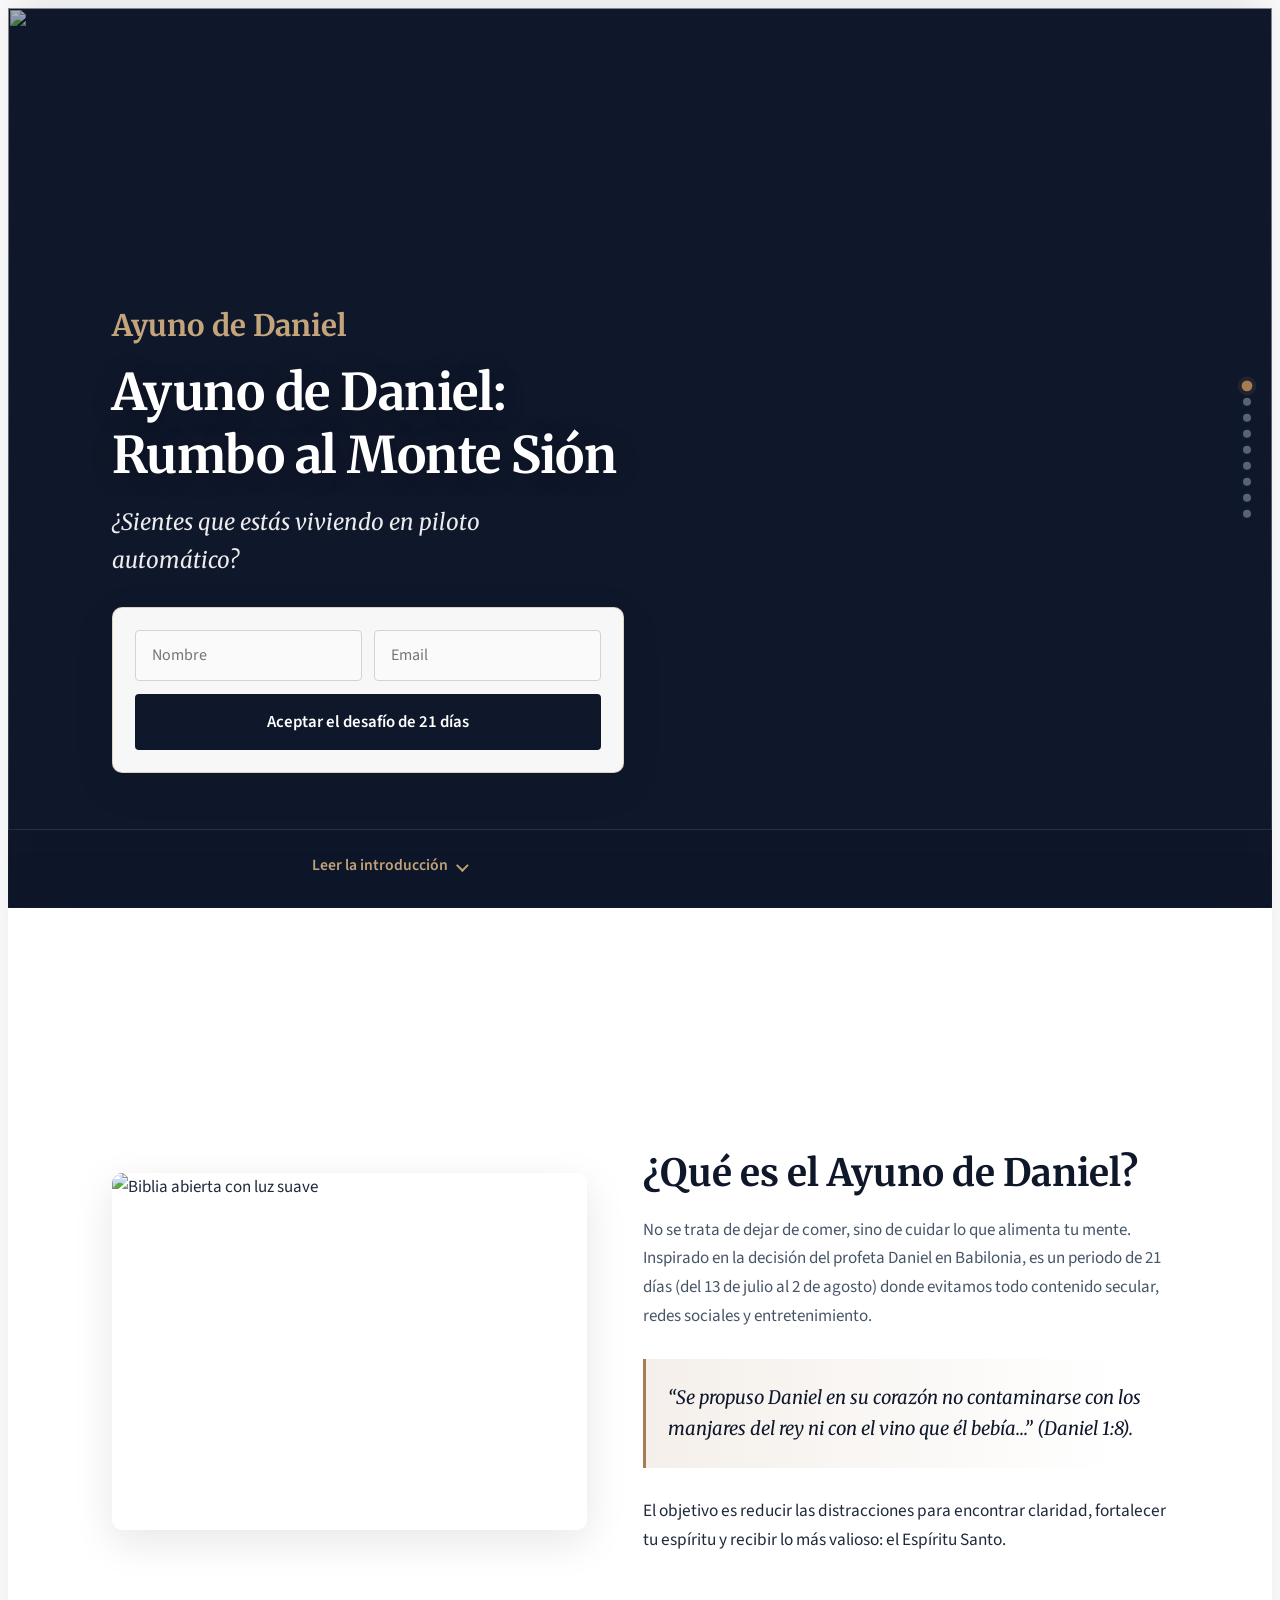
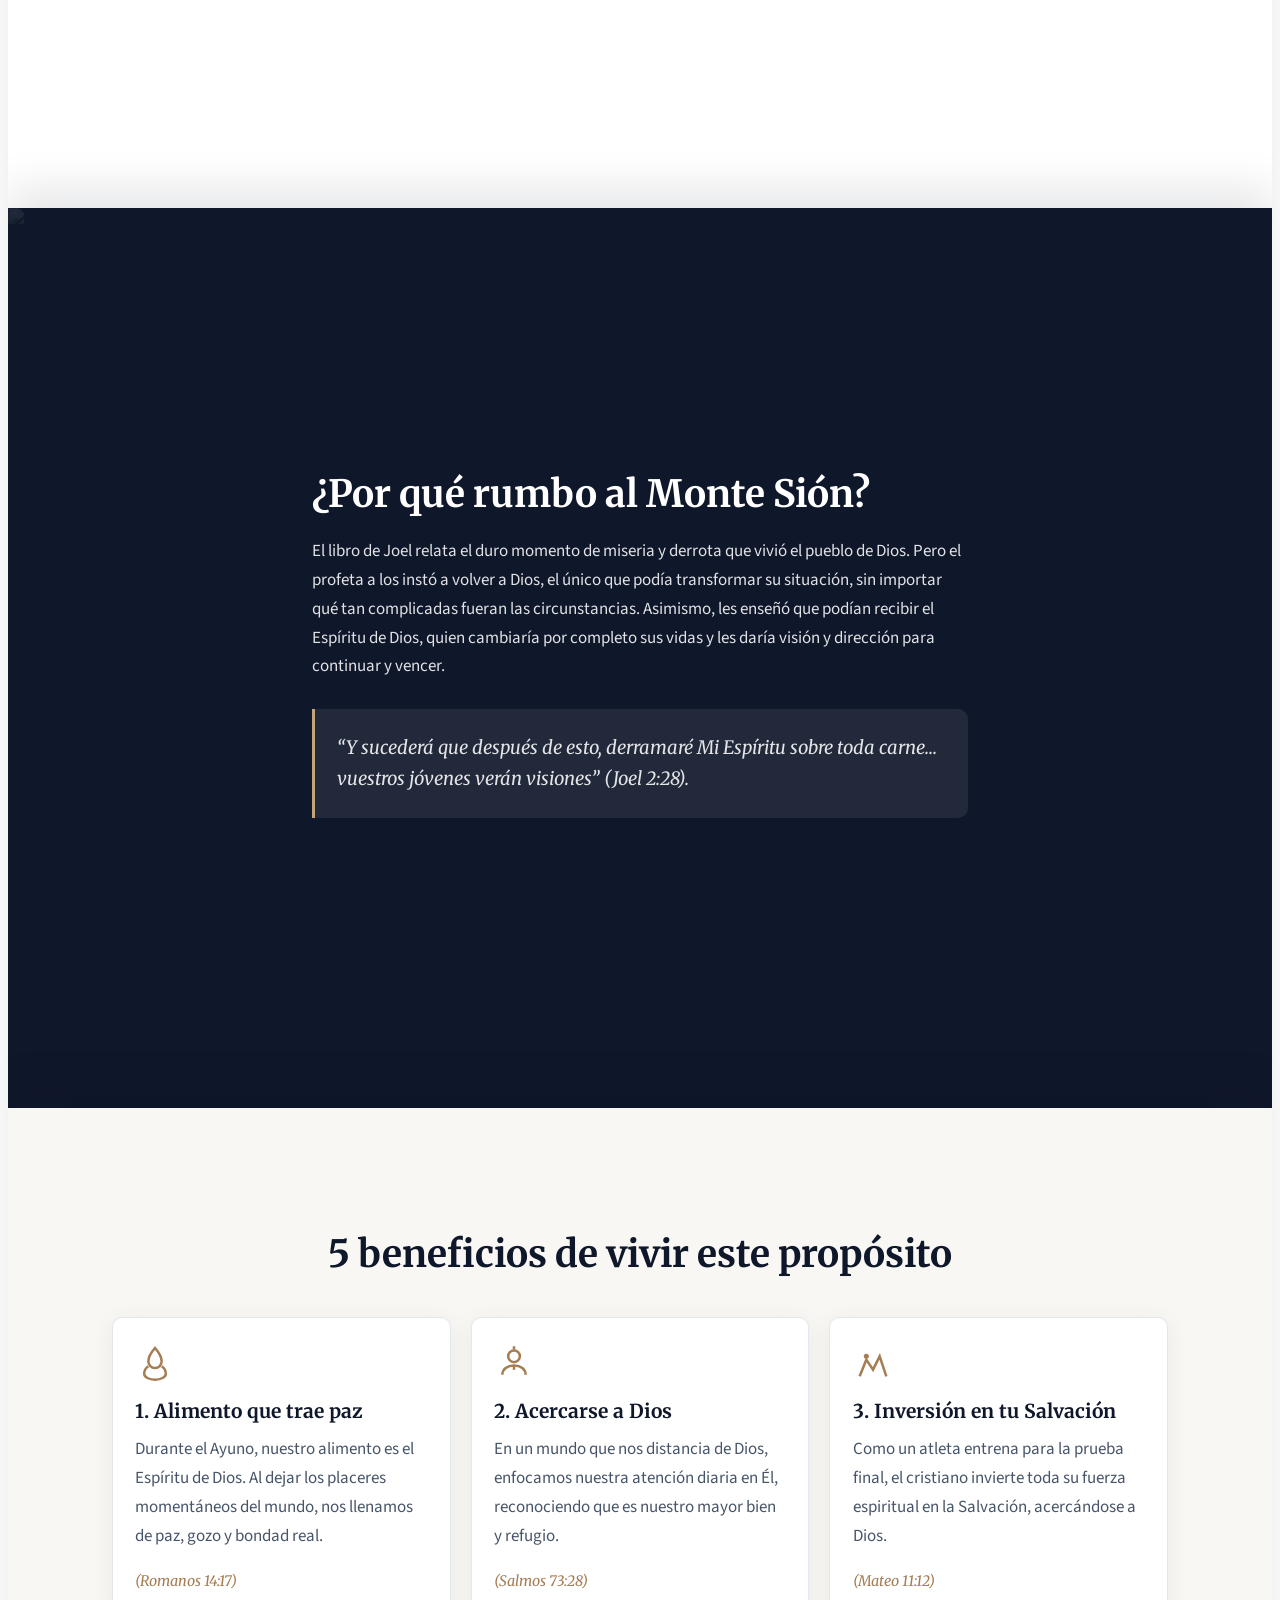
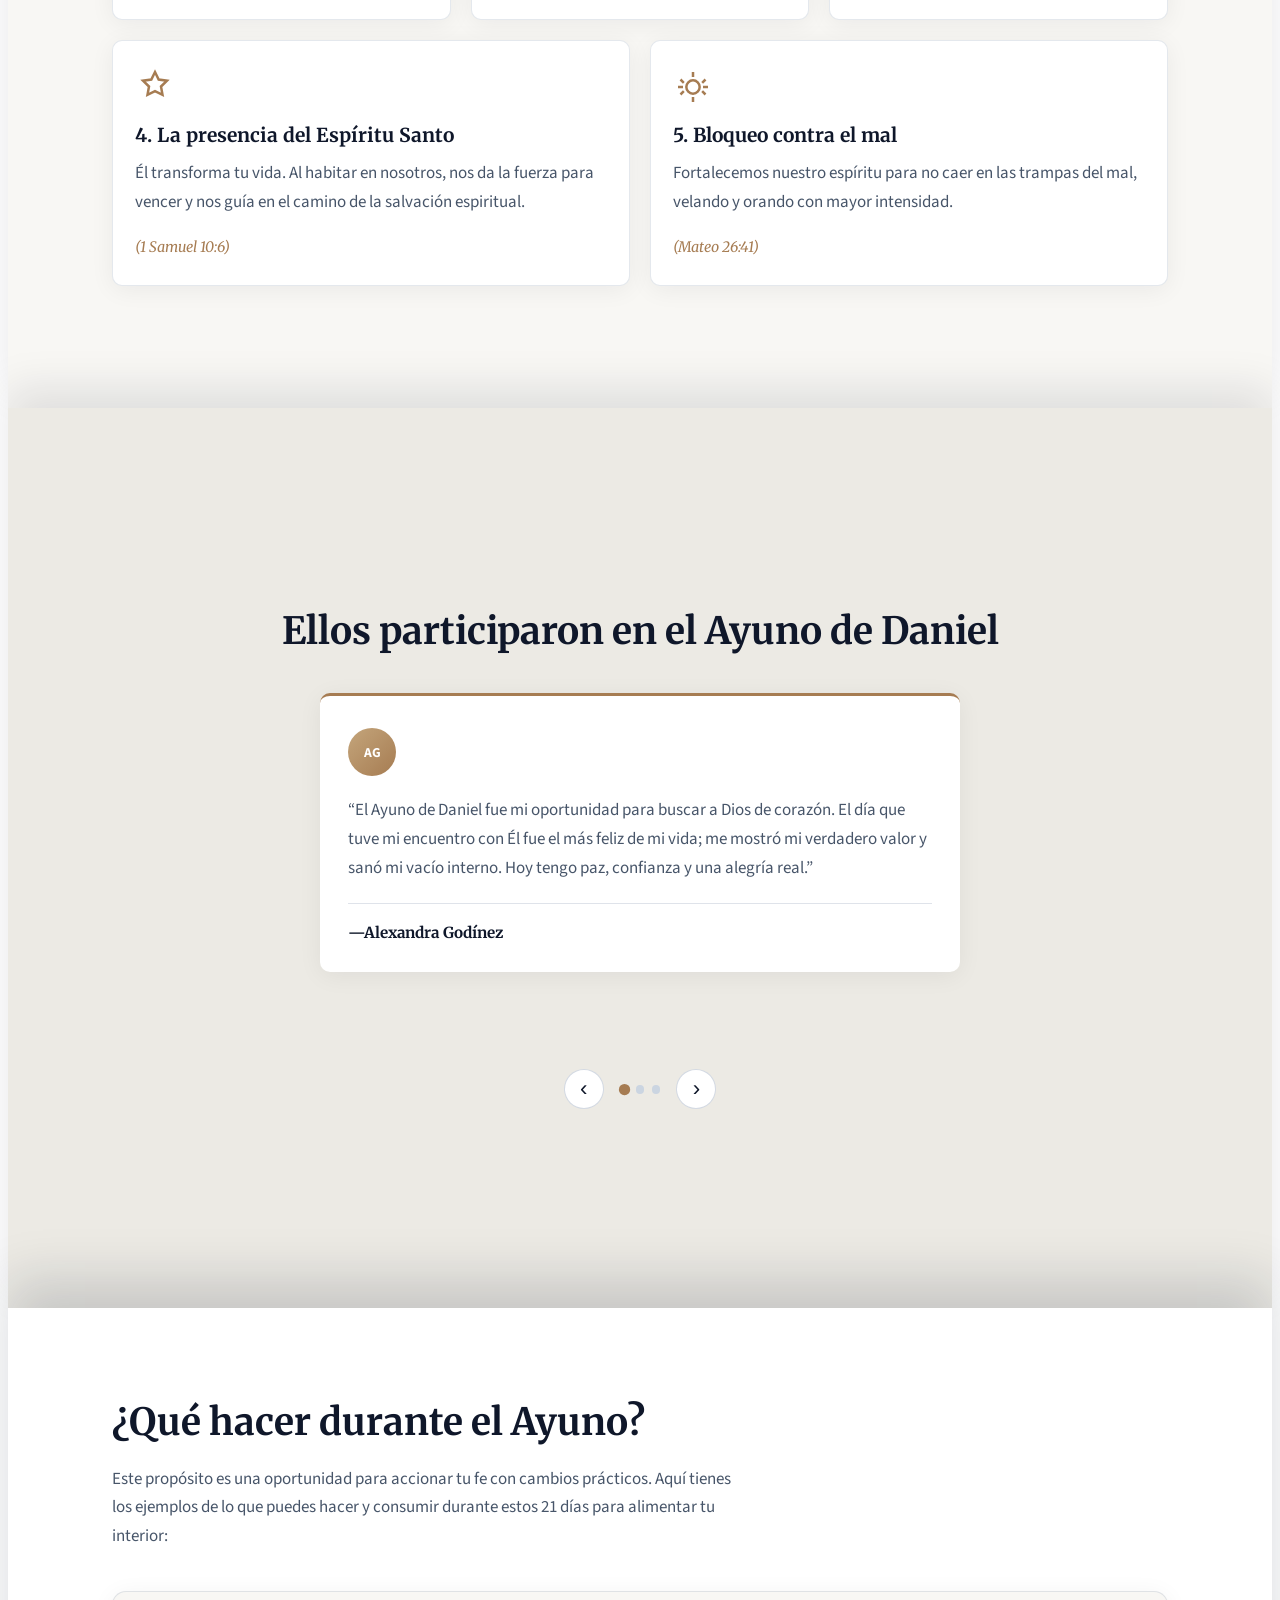
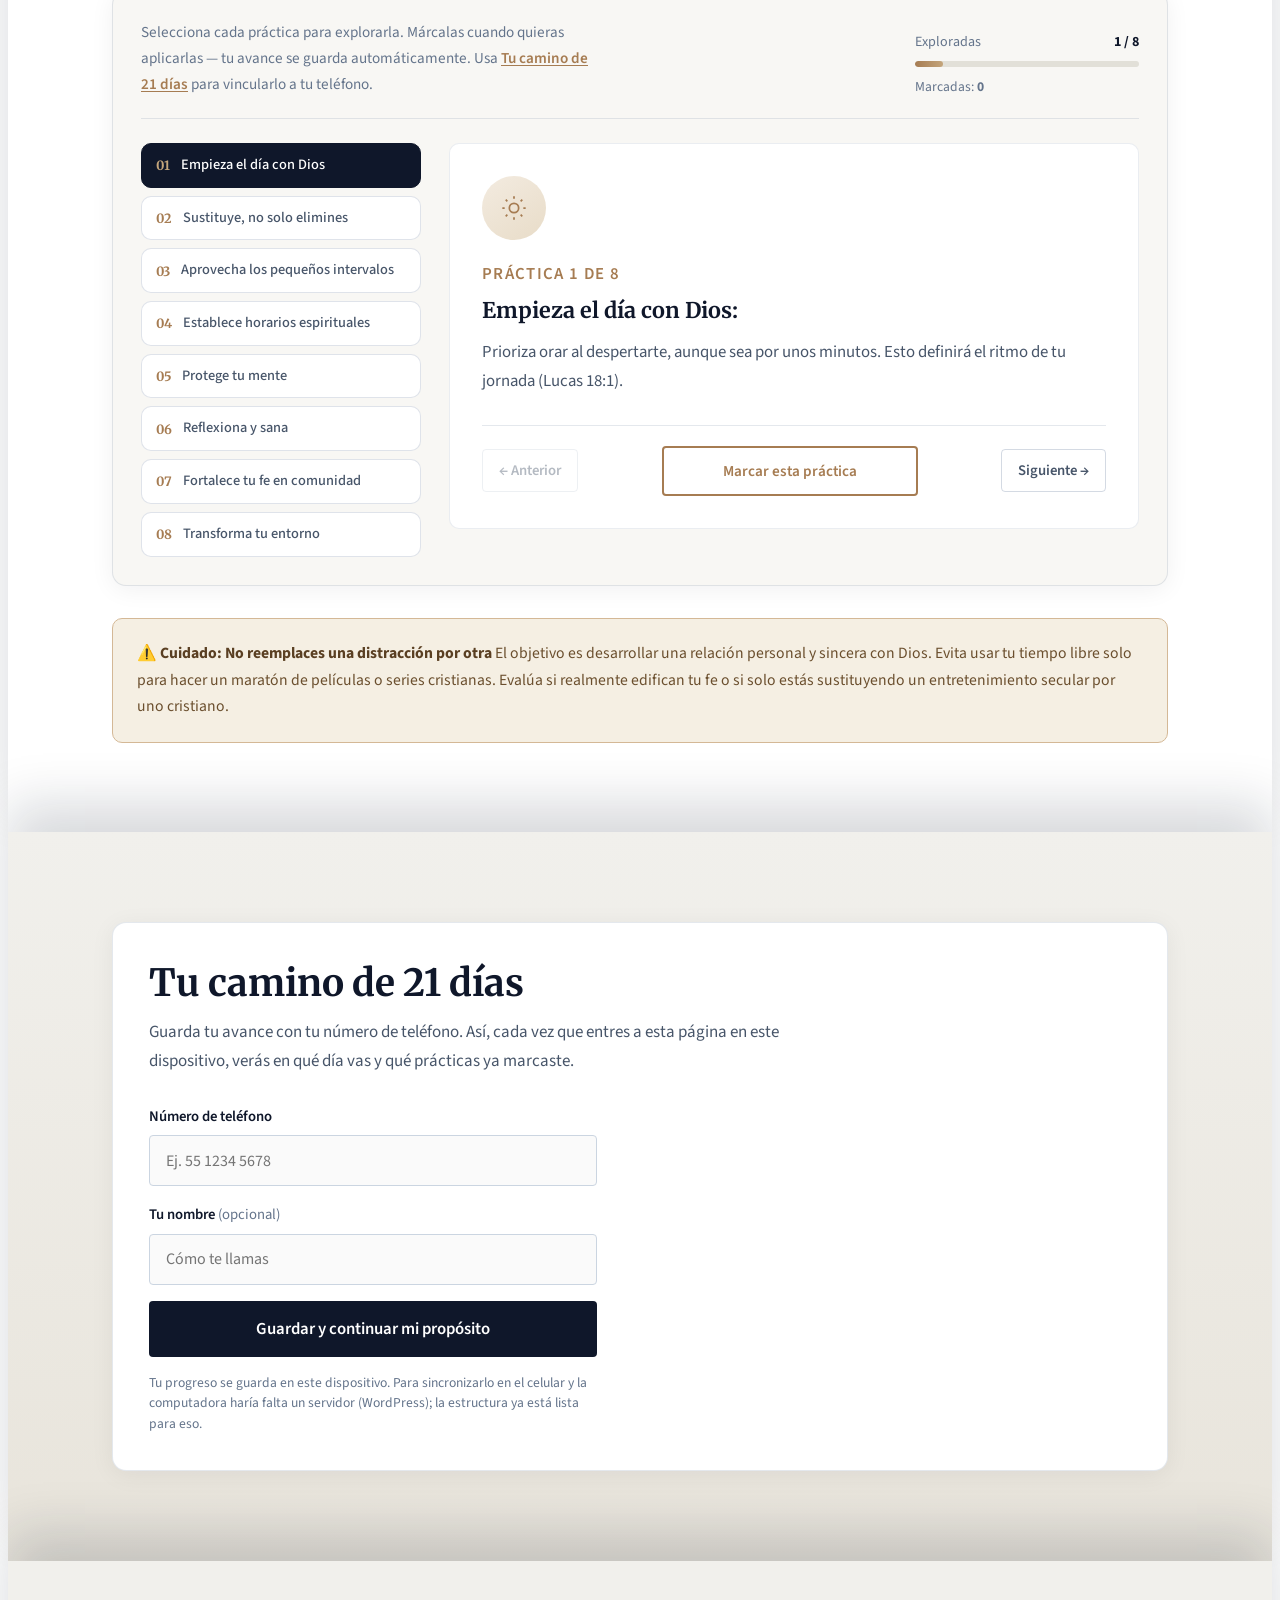
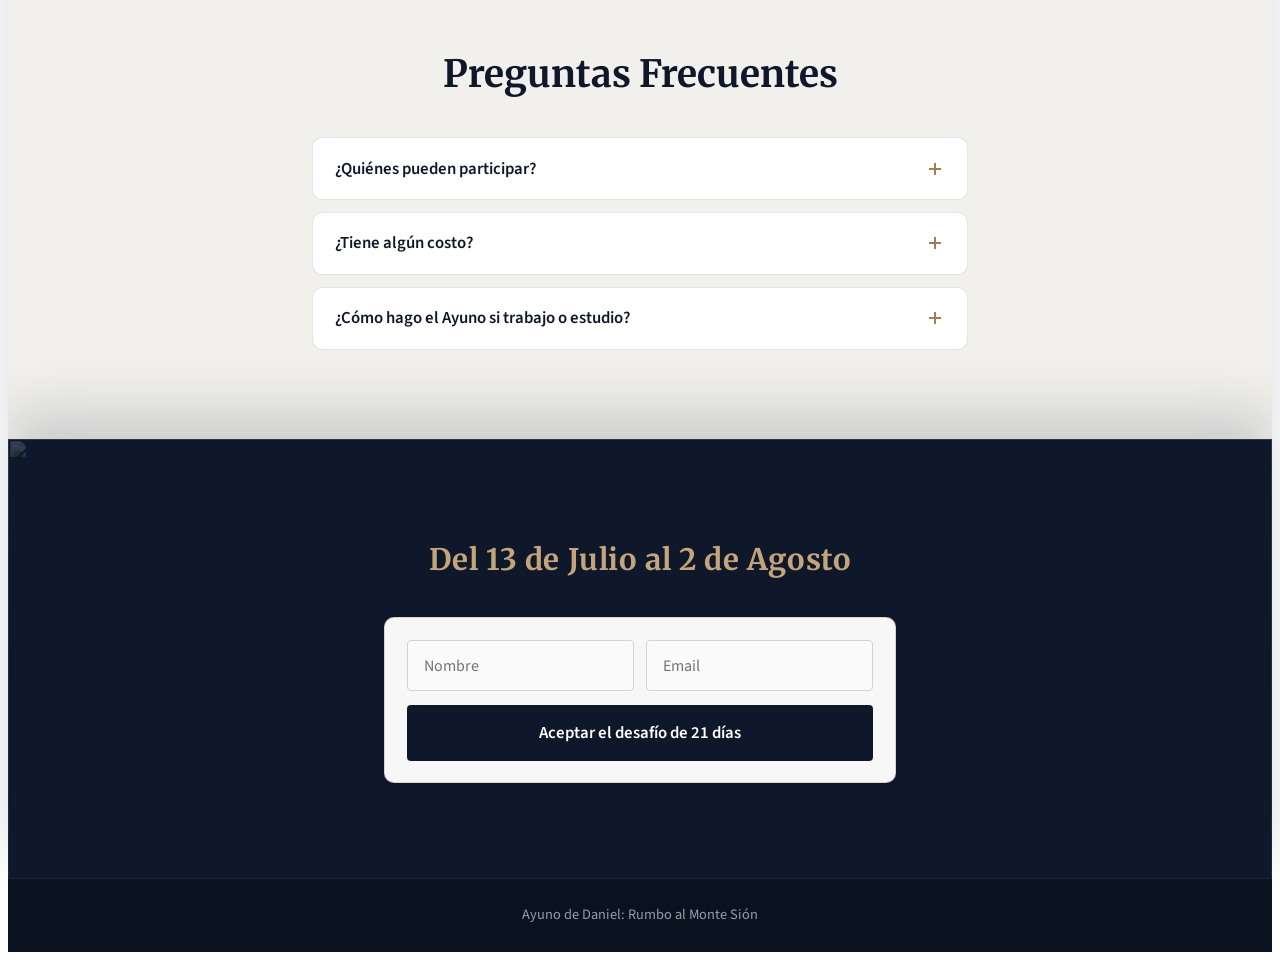
==== index.html @ aafcd903 "Add Ayuno de Daniel landing with sticky scroll and progress tracking. Landing includes Elementor-rea" ====
<!DOCTYPE html>
<html lang="es">
<head>
  <meta charset="UTF-8" />
  <meta name="viewport" content="width=device-width, initial-scale=1.0" />
  <title>Ayuno de Daniel: Rumbo al Monte Sión</title>
  <link rel="preconnect" href="https://fonts.googleapis.com" />
  <link rel="preconnect" href="https://fonts.gstatic.com" crossorigin />
  <link href="https://fonts.googleapis.com/css2?family=Merriweather:ital,wght@0,400;0,700;1,400&family=Source+Sans+3:ital,wght@0,400;0,500;0,600;0,700;1,400&display=swap" rel="stylesheet" />
  <link rel="stylesheet" href="styles.css" />
</head>
<body>
  <div class="ayuno-landing ayuno-landing--story">

    <!-- Indicador de progreso (scrollytelling) -->
    <nav class="story-progress" data-story-progress aria-label="Progreso de la página">
      <button type="button" class="story-progress__dot is-active" data-story-target="registro" aria-label="Inicio"></button>
      <button type="button" class="story-progress__dot" data-story-target="que-es" aria-label="Qué es el Ayuno"></button>
      <button type="button" class="story-progress__dot" data-story-target="monte-sion" aria-label="Monte Sión"></button>
      <button type="button" class="story-progress__dot" data-story-target="beneficios" aria-label="Beneficios"></button>
      <button type="button" class="story-progress__dot" data-story-target="testimonios" aria-label="Testimonios"></button>
      <button type="button" class="story-progress__dot" data-story-target="guia" aria-label="Guía práctica"></button>
      <button type="button" class="story-progress__dot" data-story-target="mi-camino" aria-label="Tu camino"></button>
      <button type="button" class="story-progress__dot" data-story-target="faq" aria-label="Preguntas"></button>
      <button type="button" class="story-progress__dot" data-story-target="cierre" aria-label="Registro"></button>
    </nav>

    <!-- SECCIÓN 1: HERO -->
    <header class="hero story-panel" id="registro" data-story-panel data-story-section>
      <div class="hero__media" aria-hidden="true">
        <img
          src="https://images.unsplash.com/photo-1464822759023-fed622ff2c3b?auto=format&fit=crop&w=1920&q=80"
          alt=""
          width="1920"
          height="1280"
        />
        <div class="hero__overlay"></div>
      </div>

      <div class="container hero__content">
        <p class="hero__brand reveal">Ayuno de Daniel</p>
        <h1 class="hero__title reveal">Ayuno de Daniel: Rumbo al Monte Sión</h1>
        <p class="hero__lead reveal">¿Sientes que estás viviendo en piloto automático?</p>

        <div class="cta-block hero__cta reveal">
          <form class="registro-form" action="#" method="post" novalidate>
            <div class="registro-form__fields">
              <label class="sr-only" for="hero-nombre">Nombre</label>
              <input id="hero-nombre" name="nombre" type="text" placeholder="Nombre" required autocomplete="name" />
              <label class="sr-only" for="hero-email">Email</label>
              <input id="hero-email" name="email" type="email" placeholder="Email" required autocomplete="email" />
            </div>
            <button type="submit" class="btn-cta">Aceptar el desafío de 21 días</button>
          </form>
        </div>
      </div>

      <div class="hero__story">
        <div class="container container--narrow">
          <button type="button" class="hero__toggle" data-story-toggle aria-expanded="false" aria-controls="hero-intro">
            <span data-story-label>Leer la introducción</span>
            <span class="hero__toggle-icon" aria-hidden="true"></span>
          </button>
          <div class="hero__intro" id="hero-intro" hidden>
            <p>Desde que te levantas hasta que anochece, pasas el día consumiendo una cantidad interminable de noticias, publicaciones y videos. Al final del día, el cansancio no es solo físico; sientes una profunda saturación mental. Tu mente ya no tiene espacio para procesar más información. Necesitas urgentemente una desintoxicación.</p>
            <p>Pero sabemos que no se trata solo de fatiga. A solas, cuando el ruido digital se apaga, te das cuenta de que hay un vacío interno. Las distracciones no pueden llenarlo.</p>
            <p class="hero__emphasis">Ese espacio no necesita más entretenimiento; necesita al Espíritu Santo.</p>
          </div>
        </div>
      </div>
    </header>

    <main>
      <!-- SECCIÓN 2: DEFINICIÓN -->
      <section class="section section--definition story-panel" id="que-es" aria-labelledby="titulo-definicion" data-story-panel data-story-section>
        <div class="container">
          <div class="split reveal">
            <figure class="split__media">
              <img
                src="https://images.unsplash.com/photo-1504052434569-70ad7836fea3?auto=format&fit=crop&w=1000&q=80"
                alt="Biblia abierta con luz suave"
                width="1000"
                height="750"
                loading="lazy"
              />
            </figure>
            <div class="split__body">
              <h2 id="titulo-definicion">¿Qué es el Ayuno de Daniel?</h2>
              <p>No se trata de dejar de comer, sino de cuidar lo que alimenta tu mente. Inspirado en la decisión del profeta Daniel en Babilonia, es un periodo de 21 días (del 13 de julio al 2 de agosto) donde evitamos todo contenido secular, redes sociales y entretenimiento.</p>

              <blockquote class="verse">
                <p>“Se propuso Daniel en su corazón no contaminarse con los manjares del rey ni con el vino que él bebía…” (Daniel 1:8).</p>
              </blockquote>

              <p class="section__closing">El objetivo es reducir las distracciones para encontrar claridad, fortalecer tu espíritu y recibir lo más valioso: el Espíritu Santo.</p>
            </div>
          </div>
        </div>
      </section>

      <!-- SECCIÓN 3: EL CONCEPTO -->
      <section class="section section--concept story-panel" id="monte-sion" aria-labelledby="titulo-concepto" data-story-panel data-story-section>
        <div class="concept-banner reveal">
          <img
            src="https://images.unsplash.com/photo-1486870591958-9b9d0d1dda99?auto=format&fit=crop&w=1600&q=80"
            alt="Montañas al amanecer"
            width="1600"
            height="900"
            loading="lazy"
          />
          <div class="concept-banner__overlay">
            <div class="container container--narrow">
              <h2 id="titulo-concepto">¿Por qué rumbo al Monte Sión?</h2>
              <p>El libro de Joel relata el duro momento de miseria y derrota que vivió el pueblo de Dios. Pero el profeta a los instó a volver a Dios, el único que podía transformar su situación, sin importar qué tan complicadas fueran las circunstancias. Asimismo, les enseñó que podían recibir el Espíritu de Dios, quien cambiaría por completo sus vidas y les daría visión y dirección para continuar y vencer.</p>

              <blockquote class="verse verse--on-dark">
                <p>“Y sucederá que después de esto, derramaré Mi Espíritu sobre toda carne... vuestros jóvenes verán visiones” (Joel 2:28).</p>
              </blockquote>
            </div>
          </div>
        </div>
      </section>

      <!-- SECCIÓN 4: BENEFICIOS -->
      <section class="section section--benefits story-panel" id="beneficios" aria-labelledby="titulo-beneficios" data-story-panel data-story-section>
        <div class="container">
          <h2 id="titulo-beneficios" class="section__title-center reveal">5 beneficios de vivir este propósito</h2>

          <div class="benefits-grid">
            <article class="benefit-card reveal">
              <div class="benefit-card__icon" aria-hidden="true">
                <svg viewBox="0 0 24 24" fill="none" stroke="currentColor" stroke-width="1.5"><path d="M12 3c0 0-4 4.5-4 8a4 4 0 008 0c0-3.5-4-8-4-8z"/><path d="M8 14c-1.5 1-2.5 2.5-2.5 4.5C5.5 20.5 8.5 22 12 22s6.5-1.5 6.5-3.5c0-2-1-3.5-2.5-4.5"/></svg>
              </div>
              <h3>1. Alimento que trae paz</h3>
              <p>Durante el Ayuno, nuestro alimento es el Espíritu de Dios. Al dejar los placeres momentáneos del mundo, nos llenamos de paz, gozo y bondad real.</p>
              <cite>(Romanos 14:17)</cite>
            </article>

            <article class="benefit-card reveal">
              <div class="benefit-card__icon" aria-hidden="true">
                <svg viewBox="0 0 24 24" fill="none" stroke="currentColor" stroke-width="1.5"><circle cx="12" cy="8" r="3.5"/><path d="M5 19c0-3.5 3-5.5 7-5.5s7 2 7 5.5"/><path d="M12 2v2M12 14v2"/></svg>
              </div>
              <h3>2. Acercarse a Dios</h3>
              <p>En un mundo que nos distancia de Dios, enfocamos nuestra atención diaria en Él, reconociendo que es nuestro mayor bien y refugio.</p>
              <cite>(Salmos 73:28)</cite>
            </article>

            <article class="benefit-card reveal">
              <div class="benefit-card__icon" aria-hidden="true">
                <svg viewBox="0 0 24 24" fill="none" stroke="currentColor" stroke-width="1.5"><path d="M4 20l4-10 4 6 4-8 4 12"/><circle cx="8" cy="8" r="1.5" fill="currentColor" stroke="none"/></svg>
              </div>
              <h3>3. Inversión en tu Salvación</h3>
              <p>Como un atleta entrena para la prueba final, el cristiano invierte toda su fuerza espiritual en la Salvación, acercándose a Dios.</p>
              <cite>(Mateo 11:12)</cite>
            </article>

            <article class="benefit-card reveal">
              <div class="benefit-card__icon" aria-hidden="true">
                <svg viewBox="0 0 24 24" fill="none" stroke="currentColor" stroke-width="1.5"><path d="M12 3l2.2 4.5 5 .7-3.6 3.5.9 5L12 14.5 7.5 16.7l.9-5L4.8 8.2l5-.7L12 3z"/></svg>
              </div>
              <h3>4. La presencia del Espíritu Santo</h3>
              <p>Él transforma tu vida. Al habitar en nosotros, nos da la fuerza para vencer y nos guía en el camino de la salvación espiritual.</p>
              <cite>(1 Samuel 10:6)</cite>
            </article>

            <article class="benefit-card benefit-card--wide reveal">
              <div class="benefit-card__icon" aria-hidden="true">
                <svg viewBox="0 0 24 24" fill="none" stroke="currentColor" stroke-width="1.5"><path d="M12 3v3M12 18v3M4.5 7.5l2 2M17.5 14.5l2 2M3 12h3M18 12h3M4.5 16.5l2-2M17.5 9.5l2-2"/><circle cx="12" cy="12" r="4"/></svg>
              </div>
              <h3>5. Bloqueo contra el mal</h3>
              <p>Fortalecemos nuestro espíritu para no caer en las trampas del mal, velando y orando con mayor intensidad.</p>
              <cite>(Mateo 26:41)</cite>
            </article>
          </div>
        </div>
      </section>

      <!-- SECCIÓN 5: TESTIMONIOS (carrusel) -->
      <section class="section section--testimonials story-panel" id="testimonios" aria-labelledby="titulo-testimonios" data-story-panel data-story-section>
        <div class="container">
          <h2 id="titulo-testimonios" class="section__title-center reveal">Ellos participaron en el Ayuno de Daniel</h2>

          <div class="carousel reveal" data-carousel>
            <div class="carousel__track" data-carousel-track>
              <figure class="testimonial-card is-active" data-carousel-slide>
                <div class="testimonial-card__avatar" aria-hidden="true">AG</div>
                <blockquote>
                  <p>“El Ayuno de Daniel fue mi oportunidad para buscar a Dios de corazón. El día que tuve mi encuentro con Él fue el más feliz de mi vida; me mostró mi verdadero valor y sanó mi vacío interno. Hoy tengo paz, confianza y una alegría real.”</p>
                </blockquote>
                <figcaption>—Alexandra Godínez</figcaption>
              </figure>

              <figure class="testimonial-card" data-carousel-slide>
                <div class="testimonial-card__avatar" aria-hidden="true">AM</div>
                <blockquote>
                  <p>“Durante el propósito me dediqué a orar y a meditar en la Biblia. Tras aprender a perdonar y obedecer a Dios, recibí el Espíritu Santo. Dejé de ser una persona irritable y fui completamente libre de los tormentos espirituales, como ver espíritus, que antes me perturbaban.”</p>
                </blockquote>
                <figcaption>—Alejandra Morales</figcaption>
              </figure>

              <figure class="testimonial-card" data-carousel-slide>
                <div class="testimonial-card__avatar" aria-hidden="true">BG</div>
                <blockquote>
                  <p>“Fue el momento perfecto para acercarme a Dios a través de la oración. Al recibir Su Espíritu, dejé de ser una persona impulsiva y acelerada. Él quitó la depresión de mi vida y la llenó de una profunda tranquilidad y fe. Con Él lo tengo todo.”</p>
                </blockquote>
                <figcaption>— Beatriz González</figcaption>
              </figure>
            </div>

            <div class="carousel__controls">
              <button type="button" class="carousel__btn" data-carousel-prev aria-label="Testimonio anterior">‹</button>
              <div class="carousel__dots" data-carousel-dots></div>
              <button type="button" class="carousel__btn" data-carousel-next aria-label="Siguiente testimonio">›</button>
            </div>
          </div>
        </div>
      </section>

      <!-- SECCIÓN 6: GUÍA PRÁCTICA (explorador interactivo) -->
      <section class="section section--guide story-layer" id="guia" aria-labelledby="titulo-guia" data-story-section data-story-layer>
        <div class="container">
          <div class="guide-header reveal">
            <h2 id="titulo-guia">¿Qué hacer durante el Ayuno?</h2>
            <p class="section__subtitle">Este propósito es una oportunidad para accionar tu fe con cambios prácticos. Aquí tienes los ejemplos de lo que puedes hacer y consumir durante estos 21 días para alimentar tu interior:</p>
          </div>

          <div class="guide-explorer reveal" data-guide-explorer>
            <div class="guide-explorer__meta">
              <p class="guide-explorer__hint">Selecciona cada práctica para explorarla. Márcalas cuando quieras aplicarlas — tu avance se guarda automáticamente. Usa <a href="#mi-camino">Tu camino de 21 días</a> para vincularlo a tu teléfono.</p>
              <div class="guide-progress" aria-live="polite">
                <div class="guide-progress__label">
                  <span>Exploradas</span>
                  <strong><span data-guide-seen>1</span> / 8</strong>
                </div>
                <div class="guide-progress__bar" role="progressbar" aria-valuemin="0" aria-valuemax="8" aria-valuenow="1">
                  <span data-guide-bar></span>
                </div>
                <div class="guide-progress__marked">
                  Marcadas: <strong><span data-guide-marked>0</span></strong>
                </div>
              </div>
            </div>

            <div class="guide-explorer__layout">
              <nav class="guide-nav" role="tablist" aria-label="Prácticas del Ayuno">
                <button type="button" class="guide-nav__btn is-active is-seen" role="tab" aria-selected="true" aria-controls="guide-panel-0" id="guide-tab-0" data-guide-tab="0">
                  <span class="guide-nav__num">01</span>
                  <span class="guide-nav__title">Empieza el día con Dios</span>
                </button>
                <button type="button" class="guide-nav__btn" role="tab" aria-selected="false" aria-controls="guide-panel-1" id="guide-tab-1" data-guide-tab="1">
                  <span class="guide-nav__num">02</span>
                  <span class="guide-nav__title">Sustituye, no solo elimines</span>
                </button>
                <button type="button" class="guide-nav__btn" role="tab" aria-selected="false" aria-controls="guide-panel-2" id="guide-tab-2" data-guide-tab="2">
                  <span class="guide-nav__num">03</span>
                  <span class="guide-nav__title">Aprovecha los pequeños intervalos</span>
                </button>
                <button type="button" class="guide-nav__btn" role="tab" aria-selected="false" aria-controls="guide-panel-3" id="guide-tab-3" data-guide-tab="3">
                  <span class="guide-nav__num">04</span>
                  <span class="guide-nav__title">Establece horarios espirituales</span>
                </button>
                <button type="button" class="guide-nav__btn" role="tab" aria-selected="false" aria-controls="guide-panel-4" id="guide-tab-4" data-guide-tab="4">
                  <span class="guide-nav__num">05</span>
                  <span class="guide-nav__title">Protege tu mente</span>
                </button>
                <button type="button" class="guide-nav__btn" role="tab" aria-selected="false" aria-controls="guide-panel-5" id="guide-tab-5" data-guide-tab="5">
                  <span class="guide-nav__num">06</span>
                  <span class="guide-nav__title">Reflexiona y sana</span>
                </button>
                <button type="button" class="guide-nav__btn" role="tab" aria-selected="false" aria-controls="guide-panel-6" id="guide-tab-6" data-guide-tab="6">
                  <span class="guide-nav__num">07</span>
                  <span class="guide-nav__title">Fortalece tu fe en comunidad</span>
                </button>
                <button type="button" class="guide-nav__btn" role="tab" aria-selected="false" aria-controls="guide-panel-7" id="guide-tab-7" data-guide-tab="7">
                  <span class="guide-nav__num">08</span>
                  <span class="guide-nav__title">Transforma tu entorno</span>
                </button>
              </nav>

              <div class="guide-stage">
                <div class="guide-stage__visual" aria-hidden="true" data-guide-visual></div>

                <div class="guide-panels">
                  <div class="guide-panel is-active" role="tabpanel" id="guide-panel-0" aria-labelledby="guide-tab-0" data-guide-panel="0">
                    <p class="guide-panel__label">Práctica 1 de 8</p>
                    <h3><strong>Empieza el día con Dios:</strong></h3>
                    <p>Prioriza orar al despertarte, aunque sea por unos minutos. Esto definirá el ritmo de tu jornada (Lucas 18:1).</p>
                  </div>

                  <div class="guide-panel" role="tabpanel" id="guide-panel-1" aria-labelledby="guide-tab-1" data-guide-panel="1" hidden>
                    <p class="guide-panel__label">Práctica 2 de 8</p>
                    <h3><strong>Sustituye, no solo elimines:</strong></h3>
                    <p>No basta con dejar de ver o escuchar algo; es necesario reemplazarlo por la lectura de la Biblia y libros espirituales que edifiquen tu fe.</p>
                  </div>

                  <div class="guide-panel" role="tabpanel" id="guide-panel-2" aria-labelledby="guide-tab-2" data-guide-panel="2" hidden>
                    <p class="guide-panel__label">Práctica 3 de 8</p>
                    <h3><strong>Aprovecha los pequeños intervalos:</strong></h3>
                    <p>Usa el tiempo de traslado, las pausas en el trabajo o entre estudios para escuchar contenidos edificantes.</p>
                  </div>

                  <div class="guide-panel" role="tabpanel" id="guide-panel-3" aria-labelledby="guide-tab-3" data-guide-panel="3" hidden>
                    <p class="guide-panel__label">Práctica 4 de 8</p>
                    <h3><strong>Establece horarios espirituales:</strong></h3>
                    <p>Separa momentos fijos en tu día, por más breves que sean, para conectarte con Dios en privado.</p>
                  </div>

                  <div class="guide-panel" role="tabpanel" id="guide-panel-4" aria-labelledby="guide-tab-4" data-guide-panel="4" hidden>
                    <p class="guide-panel__label">Práctica 5 de 8</p>
                    <h3><strong>Protege tu mente:</strong></h3>
                    <p>Evita conversaciones, ambientes, murmuraciones, quejas o culpar a otros; aléjate de todo lo que te desvíe de tu propósito (Filipenses 2:14-15).</p>
                  </div>

                  <div class="guide-panel" role="tabpanel" id="guide-panel-5" aria-labelledby="guide-tab-5" data-guide-panel="5" hidden>
                    <p class="guide-panel__label">Práctica 6 de 8</p>
                    <h3><strong>Reflexiona y sana:</strong></h3>
                    <p>Evalúa tu vida, reconoce con sinceridad lo que necesitas cambiar, aprende a perdonar y a perdonarte (2 Pedro 3:9; Lucas 6:37).</p>
                  </div>

                  <div class="guide-panel" role="tabpanel" id="guide-panel-6" aria-labelledby="guide-tab-6" data-guide-panel="6" hidden>
                    <p class="guide-panel__label">Práctica 7 de 8</p>
                    <h3><strong>Fortalece tu fe en comunidad:</strong></h3>
                    <p>Asiste con mayor frecuencia a las reuniones en la Iglesia, involúcrate en alguno de los grupos de la Universal e invita a otros a unirse contigo a este propósito (Hebreos 10:24-25; Mateo 20:28; 1 Tesalonicenses 5:11).</p>
                  </div>

                  <div class="guide-panel" role="tabpanel" id="guide-panel-7" aria-labelledby="guide-tab-7" data-guide-panel="7" hidden>
                    <p class="guide-panel__label">Práctica 8 de 8</p>
                    <h3><strong>Transforma tu entorno:</strong></h3>
                    <p>Renuncia a todo lo que te perjudique física o espiritualmente, y evangeliza a los demás a través de tu propio testimonio (Romanos 12:1; Hechos 13:47).</p>
                  </div>
                </div>

                <div class="guide-stage__actions">
                  <button type="button" class="btn-ghost" data-guide-prev>← Anterior</button>
                  <button type="button" class="btn-mark" data-guide-mark aria-pressed="false">
                    <span data-mark-label>Marcar esta práctica</span>
                  </button>
                  <button type="button" class="btn-ghost" data-guide-next>Siguiente →</button>
                </div>
              </div>
            </div>
          </div>

          <aside class="alert-banner reveal" role="note">
            <p><strong>⚠️ Cuidado: No reemplaces una distracción por otra</strong> El objetivo es desarrollar una relación personal y sincera con Dios. Evita usar tu tiempo libre solo para hacer un maratón de películas o series cristianas. Evalúa si realmente edifican tu fe o si solo estás sustituyendo un entretenimiento secular por uno cristiano.</p>
          </aside>
        </div>
      </section>

      <!-- SEGUIMIENTO: 21 días + acceso por teléfono -->
      <section class="section section--journey story-layer" id="mi-camino" aria-labelledby="titulo-camino" data-story-section data-story-layer>
        <div class="container">
          <div class="journey reveal" data-journey>
            <div class="journey__header">
              <h2 id="titulo-camino">Tu camino de 21 días</h2>
              <p>Guarda tu avance con tu número de teléfono. Así, cada vez que entres a esta página en este dispositivo, verás en qué día vas y qué prácticas ya marcaste.</p>
            </div>

            <!-- Estado: sin sesión -->
            <div class="journey__auth" data-journey-auth>
              <form class="journey-form" data-journey-login novalidate>
                <div class="journey-form__row">
                  <label for="journey-phone">Número de teléfono</label>
                  <input id="journey-phone" name="phone" type="tel" inputmode="tel" autocomplete="tel" placeholder="Ej. 55 1234 5678" required />
                </div>
                <div class="journey-form__row">
                  <label for="journey-name">Tu nombre <span class="journey-optional">(opcional)</span></label>
                  <input id="journey-name" name="name" type="text" autocomplete="name" placeholder="Cómo te llamas" />
                </div>
                <button type="submit" class="btn-cta">Guardar y continuar mi propósito</button>
                <p class="journey-form__note">Tu progreso se guarda en este dispositivo. Para sincronizarlo en el celular y la computadora haría falta un servidor (WordPress); la estructura ya está lista para eso.</p>
              </form>
            </div>

            <!-- Estado: con sesión -->
            <div class="journey__dashboard" data-journey-dash hidden>
              <div class="journey__profile">
                <div>
                  <p class="journey__greeting">Hola, <strong data-journey-name>participante</strong></p>
                  <p class="journey__phone-label">Teléfono: <span data-journey-phone></span></p>
                </div>
                <button type="button" class="btn-ghost" data-journey-logout>Salir</button>
              </div>

              <div class="journey__stats">
                <div class="journey-stat">
                  <span class="journey-stat__value" data-journey-day>1</span>
                  <span class="journey-stat__label">Día actual</span>
                </div>
                <div class="journey-stat">
                  <span class="journey-stat__value"><span data-journey-done>0</span>/21</span>
                  <span class="journey-stat__label">Días cumplidos</span>
                </div>
                <div class="journey-stat">
                  <span class="journey-stat__value"><span data-journey-practices>0</span>/8</span>
                  <span class="journey-stat__label">Prácticas marcadas</span>
                </div>
              </div>

              <div class="journey__calendar-wrap">
                <div class="journey__calendar-head">
                  <h3>Calendario del Ayuno</h3>
                  <p data-journey-today-hint>Del 13 de julio al 2 de agosto</p>
                </div>
                <div class="journey-calendar" data-journey-calendar role="list" aria-label="Días del Ayuno de Daniel"></div>
                <button type="button" class="btn-mark journey__checkin" data-journey-checkin>
                  Marcar el día de hoy como cumplido
                </button>
              </div>
            </div>
          </div>
        </div>
      </section>

      <!-- SECCIÓN 7: FAQ -->
      <section class="section section--faq story-layer" id="faq" aria-labelledby="titulo-faq" data-story-section data-story-layer>
        <div class="container container--narrow">
          <h2 id="titulo-faq" class="section__title-center reveal">Preguntas Frecuentes</h2>

          <div class="accordion reveal" data-accordion>
            <div class="accordion__item">
              <h3>
                <button type="button" class="accordion__trigger" aria-expanded="false" aria-controls="faq-1" id="faq-trigger-1">
                  <span>¿Quiénes pueden participar?</span>
                  <span class="accordion__icon" aria-hidden="true"></span>
                </button>
              </h3>
              <div class="accordion__panel" id="faq-1" role="region" aria-labelledby="faq-trigger-1" hidden>
                <p>Personas de todas las edades que deseen un cambio interior y una comunión real con Dios.</p>
              </div>
            </div>

            <div class="accordion__item">
              <h3>
                <button type="button" class="accordion__trigger" aria-expanded="false" aria-controls="faq-2" id="faq-trigger-2">
                  <span>¿Tiene algún costo?</span>
                  <span class="accordion__icon" aria-hidden="true"></span>
                </button>
              </h3>
              <div class="accordion__panel" id="faq-2" role="region" aria-labelledby="faq-trigger-2" hidden>
                <p>No, participar en el Ayuno de Daniel no tiene ningún costo.</p>
              </div>
            </div>

            <div class="accordion__item">
              <h3>
                <button type="button" class="accordion__trigger" aria-expanded="false" aria-controls="faq-3" id="faq-trigger-3">
                  <span>¿Cómo hago el Ayuno si trabajo o estudio?</span>
                  <span class="accordion__icon" aria-hidden="true"></span>
                </button>
              </h3>
              <div class="accordion__panel" id="faq-3" role="region" aria-labelledby="faq-trigger-3" hidden>
                <p>Este propósito no exige que dejes tus obligaciones diarias; exige prioridad espiritual. Seguirás trabajando, estudiando y atendiendo tu hogar con normalidad, pero elegirás dejar a un lado aquello que satura tu mente, te roba tiempo y te distrae de lo que verdaderamente importa: conocer a Dios.</p>
              </div>
            </div>
          </div>
        </div>
      </section>

      <!-- SECCIÓN 8: FOOTER / CIERRE -->
      <section class="section section--closing story-layer" id="cierre" aria-labelledby="titulo-cierre" data-story-section data-story-layer>
        <div class="closing__media" aria-hidden="true">
          <img
            src="https://images.unsplash.com/photo-1506905925346-21bda4d32df4?auto=format&fit=crop&w=1600&q=80"
            alt=""
            width="1600"
            height="900"
            loading="lazy"
          />
        </div>
        <div class="container container--narrow">
          <h2 id="titulo-cierre" class="sr-only">Únete al Ayuno de Daniel</h2>
          <p class="event-dates">Del 13 de Julio al 2 de Agosto</p>

          <div class="cta-block">
            <form class="registro-form" action="#" method="post" novalidate>
              <div class="registro-form__fields">
                <label class="sr-only" for="footer-nombre">Nombre</label>
                <input id="footer-nombre" name="nombre" type="text" placeholder="Nombre" required autocomplete="name" />
                <label class="sr-only" for="footer-email">Email</label>
                <input id="footer-email" name="email" type="email" placeholder="Email" required autocomplete="email" />
              </div>
              <button type="submit" class="btn-cta">Aceptar el desafío de 21 días</button>
            </form>
          </div>
        </div>
      </section>
    </main>

    <footer class="site-footer">
      <div class="container">
        <p>Ayuno de Daniel: Rumbo al Monte Sión</p>
      </div>
    </footer>
  </div>

  <script src="script.js"></script>
</body>
</html>
---- styles.css ----
/* ==========================================================================
   Ayuno de Daniel Landing — CSS encapsulado para Elementor
   Prefijo: .ayuno-landing
   ========================================================================== */

.ayuno-landing {
  --color-bg: #f8f7f4;
  --color-bg-soft: #f1f0ec;
  --color-bg-section: #eceae4;
  --color-surface: #ffffff;
  --color-ink: #1e293b;
  --color-ink-soft: #475569;
  --color-muted: #64748b;
  --color-gold: #a67c52;
  --color-gold-light: #c4a57b;
  --color-gold-subtle: rgba(166, 124, 82, 0.12);
  --color-slate-deep: #0f172a;
  --color-amber-bg: #f5efe3;
  --color-amber-border: #d4b896;
  --color-amber-text: #6b4f2e;
  --font-serif: "Merriweather", Georgia, "Times New Roman", serif;
  --font-sans: "Source Sans 3", "Segoe UI", Tahoma, sans-serif;
  --radius: 4px;
  --radius-lg: 10px;
  --shadow-soft: 0 4px 24px rgba(15, 23, 42, 0.06);
  --shadow-lift: 0 12px 40px rgba(15, 23, 42, 0.1);
  --max-width: 1120px;
  --max-narrow: 720px;
  --section-space: clamp(4rem, 7vw, 6.5rem);

  box-sizing: border-box;
  color: var(--color-ink);
  background: var(--color-bg);
  font-family: var(--font-sans);
  font-size: 1.0625rem;
  line-height: 1.7;
  -webkit-font-smoothing: antialiased;
}

.ayuno-landing *,
.ayuno-landing *::before,
.ayuno-landing *::after {
  box-sizing: border-box;
}

.ayuno-landing img {
  max-width: 100%;
  height: auto;
  display: block;
}

.ayuno-landing h1,
.ayuno-landing h2,
.ayuno-landing h3 {
  font-family: var(--font-serif);
  font-weight: 700;
  line-height: 1.25;
  color: var(--color-slate-deep);
  margin: 0 0 1.25rem;
}

.ayuno-landing h1 {
  font-size: clamp(2rem, 5vw, 3.15rem);
  letter-spacing: -0.01em;
}

.ayuno-landing h2 {
  font-size: clamp(1.65rem, 3.5vw, 2.35rem);
}

.ayuno-landing h3 {
  font-size: 1.2rem;
  margin-bottom: 0.75rem;
}

.ayuno-landing p {
  margin: 0 0 1.15rem;
  color: var(--color-ink-soft);
}

.ayuno-landing p:last-child {
  margin-bottom: 0;
}

.sr-only {
  position: absolute;
  width: 1px;
  height: 1px;
  padding: 0;
  margin: -1px;
  overflow: hidden;
  clip: rect(0, 0, 0, 0);
  white-space: nowrap;
  border: 0;
}

.ayuno-landing .container {
  width: 100%;
  max-width: var(--max-width);
  margin: 0 auto;
  padding: 0 clamp(1.25rem, 4vw, 2rem);
}

.ayuno-landing .container--narrow {
  max-width: var(--max-narrow);
}

.ayuno-landing .section {
  padding: var(--section-space) 0;
}

.ayuno-landing .section__title-center {
  text-align: center;
  margin-bottom: 2.5rem;
}

.ayuno-landing .section__subtitle {
  margin-bottom: 0;
  max-width: 40rem;
}

.ayuno-landing .section__closing {
  margin-top: 1.5rem;
  font-size: 1.08rem;
  color: var(--color-ink);
}

/* Reveal on scroll */
.ayuno-landing .reveal {
  opacity: 0;
  transform: translateY(18px);
  transition: opacity 0.7s ease, transform 0.7s ease;
}

.ayuno-landing .reveal.is-visible {
  opacity: 1;
  transform: translateY(0);
}

@media (prefers-reduced-motion: reduce) {
  .ayuno-landing .reveal {
    opacity: 1;
    transform: none;
    transition: none;
  }
}

/* --------------------------------------------------------------------------
   STORY SCROLL — sticky stacked (efecto Shakuro)
   Narrativa = sticky. Interactivo (guía/forms) = story-layer (cubre sin sticky)
   Sin transform:scale → no rompe botones táctiles ni overflow
   -------------------------------------------------------------------------- */
html {
  scroll-behavior: smooth;
}

.ayuno-landing--story {
  position: relative;
}

.ayuno-landing .story-progress {
  display: none;
}

@media (min-width: 768px) {
  .ayuno-landing .story-progress {
    display: flex;
    position: fixed;
    right: clamp(0.65rem, 2vw, 1.35rem);
    top: 50%;
    transform: translateY(-50%);
    z-index: 200;
    flex-direction: column;
    gap: 0.5rem;
    padding: 0.45rem;
  }

  .ayuno-landing .story-progress__dot {
    width: 0.5rem;
    height: 0.5rem;
    padding: 0;
    border: none;
    border-radius: 50%;
    background: rgba(148, 163, 184, 0.55);
    cursor: pointer;
    transition: background 0.25s ease, transform 0.25s ease, box-shadow 0.25s ease;
  }

  .ayuno-landing .story-progress__dot:hover {
    background: var(--color-gold);
  }

  .ayuno-landing .story-progress__dot.is-active {
    background: var(--color-gold);
    transform: scale(1.35);
    box-shadow: 0 0 0 3px var(--color-gold-subtle);
  }
}

/* Paneles narrativos apilados */
.ayuno-landing .story-panel {
  position: sticky;
  top: 0;
  z-index: 1;
  min-height: 100vh;
  min-height: 100svh;
  height: auto;
  display: flex;
  flex-direction: column;
  justify-content: center;
  box-sizing: border-box;
  background: var(--color-bg);
  box-shadow: 0 -20px 40px rgba(15, 23, 42, 0.1);
  overflow: hidden;
  /* necesario para el overlay ::after */
  isolation: auto;
}

.ayuno-landing .hero.story-panel {
  background: #0f172a;
  z-index: 1;
  justify-content: flex-end;
}

.ayuno-landing .section--definition.story-panel {
  background: var(--color-surface);
  z-index: 2;
}

.ayuno-landing .section--concept.story-panel {
  background: #0f172a;
  z-index: 3;
  padding: 0;
  justify-content: stretch;
}

.ayuno-landing .section--benefits.story-panel {
  background: var(--color-bg);
  z-index: 4;
}

.ayuno-landing .section--testimonials.story-panel {
  background: var(--color-bg-section);
  z-index: 5;
}

/* Oscurecer el panel cubierto SIN transform (mantiene botones usables) */
.ayuno-landing .story-panel.is-recessed {
  pointer-events: none;
}

.ayuno-landing .story-panel.is-recessed::after {
  content: "";
  position: absolute;
  inset: 0;
  z-index: 30;
  background: rgba(15, 23, 42, 0.42);
  pointer-events: none;
  transition: opacity 0.35s ease;
}

/* Capas interactivas: deslizan por encima, scroll libre, touch OK */
.ayuno-landing .story-layer {
  position: relative;
  z-index: 40;
  box-shadow: 0 -28px 50px rgba(15, 23, 42, 0.16);
}

.ayuno-landing .section--guide.story-layer {
  background: var(--color-surface);
}

.ayuno-landing .section--journey.story-layer {
  background: linear-gradient(180deg, #f1f0ec 0%, #e8e4db 100%);
}

.ayuno-landing .section--faq.story-layer {
  background: var(--color-bg-soft);
}

.ayuno-landing .section--closing.story-layer {
  background: #0f172a;
}

@media (prefers-reduced-motion: reduce) {
  .ayuno-landing .story-panel {
    position: relative !important;
    top: auto !important;
    min-height: 0 !important;
    box-shadow: none !important;
  }

  .ayuno-landing .story-panel.is-recessed::after {
    display: none;
  }

  .ayuno-landing .story-progress {
    display: none !important;
  }
}

/* --------------------------------------------------------------------------
   HERO — full-bleed image
   -------------------------------------------------------------------------- */
.ayuno-landing .hero {
  position: relative;
  min-height: 100vh;
  min-height: 100svh;
  display: flex;
  flex-direction: column;
  justify-content: flex-end;
  color: #fff;
}

.ayuno-landing .hero__media {
  position: absolute;
  inset: 0;
  z-index: 0;
}

.ayuno-landing .hero__media img {
  width: 100%;
  height: 100%;
  object-fit: cover;
  object-position: center 35%;
}

.ayuno-landing .hero__overlay {
  position: absolute;
  inset: 0;
  background:
    linear-gradient(180deg, rgba(15, 23, 42, 0.35) 0%, rgba(15, 23, 42, 0.55) 45%, rgba(15, 23, 42, 0.88) 100%);
}

.ayuno-landing .hero__content {
  position: relative;
  z-index: 1;
  padding-top: clamp(5rem, 12vw, 8rem);
  padding-bottom: 2rem;
}

.ayuno-landing .hero__brand {
  font-family: var(--font-serif);
  font-size: clamp(1.45rem, 3vw, 1.85rem);
  font-weight: 700;
  color: var(--color-gold-light);
  margin: 0 0 0.6rem;
}

.ayuno-landing .hero__title {
  color: #fff;
  max-width: 16ch;
  margin-bottom: 1rem;
  text-shadow: 0 2px 24px rgba(0, 0, 0, 0.25);
}

.ayuno-landing .hero__lead {
  font-family: var(--font-serif);
  font-size: clamp(1.15rem, 2.4vw, 1.4rem);
  font-style: italic;
  color: rgba(255, 255, 255, 0.92);
  margin-bottom: 1.75rem;
  max-width: 28rem;
}

.ayuno-landing .hero__cta {
  max-width: 32rem;
  margin-bottom: 1.5rem;
}

.ayuno-landing .hero__story {
  position: relative;
  z-index: 1;
  background: rgba(15, 23, 42, 0.55);
  backdrop-filter: blur(10px);
  border-top: 1px solid rgba(255, 255, 255, 0.1);
  padding: 1rem 0 1.5rem;
}

.ayuno-landing .hero__toggle {
  display: inline-flex;
  align-items: center;
  gap: 0.6rem;
  background: transparent;
  border: none;
  color: var(--color-gold-light);
  font-family: var(--font-sans);
  font-size: 0.98rem;
  font-weight: 600;
  cursor: pointer;
  padding: 0.5rem 0;
}

.ayuno-landing .hero__toggle:hover {
  color: #fff;
}

.ayuno-landing .hero__toggle-icon {
  width: 0.55rem;
  height: 0.55rem;
  border-right: 2px solid currentColor;
  border-bottom: 2px solid currentColor;
  transform: rotate(45deg);
  transition: transform 0.25s ease;
}

.ayuno-landing .hero__toggle[aria-expanded="true"] .hero__toggle-icon {
  transform: rotate(225deg);
  margin-top: 4px;
}

.ayuno-landing .hero__intro {
  padding-top: 0.75rem;
  max-width: 40rem;
}

.ayuno-landing .hero__intro p {
  color: rgba(255, 255, 255, 0.88);
}

.ayuno-landing .hero__emphasis {
  font-weight: 600;
  color: #fff !important;
  border-left: 3px solid var(--color-gold);
  padding-left: 1rem;
  margin-top: 1.25rem;
}

.ayuno-landing .hero__intro[hidden] {
  display: none;
}

/* --------------------------------------------------------------------------
   CTA / FORM
   -------------------------------------------------------------------------- */
.ayuno-landing .cta-block {
  background: rgba(255, 255, 255, 0.97);
  border: 1px solid rgba(166, 124, 82, 0.3);
  border-radius: var(--radius-lg);
  padding: 1.35rem;
  box-shadow: var(--shadow-lift);
}

.ayuno-landing .registro-form {
  display: flex;
  flex-direction: column;
  gap: 0.85rem;
}

.ayuno-landing .registro-form__fields {
  display: grid;
  grid-template-columns: 1fr;
  gap: 0.75rem;
}

@media (min-width: 560px) {
  .ayuno-landing .registro-form__fields {
    grid-template-columns: 1fr 1fr;
  }
}

.ayuno-landing .registro-form input {
  width: 100%;
  padding: 0.85rem 1rem;
  border: 1px solid #cbd5e1;
  border-radius: var(--radius);
  background: #fafafa;
  font-family: var(--font-sans);
  font-size: 1rem;
  color: var(--color-ink);
  transition: border-color 0.2s ease, box-shadow 0.2s ease;
}

.ayuno-landing .registro-form input:focus {
  outline: none;
  border-color: var(--color-gold);
  box-shadow: 0 0 0 3px var(--color-gold-subtle);
  background: #fff;
}

.ayuno-landing .btn-cta {
  display: inline-flex;
  align-items: center;
  justify-content: center;
  width: 100%;
  padding: 1rem 1.5rem;
  border: none;
  border-radius: var(--radius);
  background: var(--color-slate-deep);
  color: #fff;
  font-family: var(--font-sans);
  font-size: 1.05rem;
  font-weight: 600;
  cursor: pointer;
  transition: background 0.25s ease, transform 0.2s ease;
}

.ayuno-landing .btn-cta:hover {
  background: #1e293b;
  transform: translateY(-1px);
}

.ayuno-landing .btn-cta:disabled {
  opacity: 0.75;
  cursor: default;
  transform: none;
}

/* --------------------------------------------------------------------------
   SPLIT (definición con imagen)
   -------------------------------------------------------------------------- */
.ayuno-landing .section--definition {
  background: var(--color-surface);
  padding-top: clamp(3rem, 6vw, 5rem);
}

.ayuno-landing .split {
  display: grid;
  grid-template-columns: 1fr;
  gap: 2rem;
  align-items: center;
}

@media (min-width: 860px) {
  .ayuno-landing .split {
    grid-template-columns: 0.95fr 1.05fr;
    gap: 3.5rem;
  }
}

.ayuno-landing .split__media {
  margin: 0;
  border-radius: var(--radius-lg);
  overflow: hidden;
  box-shadow: var(--shadow-lift);
  aspect-ratio: 4 / 3;
}

.ayuno-landing .split__media img {
  width: 100%;
  height: 100%;
  object-fit: cover;
  transition: transform 0.8s ease;
}

.ayuno-landing .split:hover .split__media img {
  transform: scale(1.03);
}

.ayuno-landing .verse {
  margin: 1.75rem 0;
  padding: 1.5rem 1.35rem;
  border-left: 3px solid var(--color-gold);
  background: linear-gradient(90deg, var(--color-gold-subtle), transparent 90%);
  border-radius: 0 var(--radius-lg) var(--radius-lg) 0;
}

.ayuno-landing .verse p {
  font-family: var(--font-serif);
  font-size: clamp(1.02rem, 2vw, 1.15rem);
  font-style: italic;
  color: var(--color-slate-deep);
  line-height: 1.65;
  margin: 0;
}

.ayuno-landing .verse--on-dark {
  background: rgba(255, 255, 255, 0.08);
  border-left-color: var(--color-gold-light);
}

.ayuno-landing .verse--on-dark p {
  color: rgba(255, 255, 255, 0.95);
}

/* --------------------------------------------------------------------------
   CONCEPT banner with image
   -------------------------------------------------------------------------- */
.ayuno-landing .section--concept {
  padding: 0;
}

.ayuno-landing .concept-banner {
  position: relative;
  min-height: clamp(24rem, 85vw, 32rem);
  overflow: hidden;
  display: flex;
  width: 100%;
}

@media (min-width: 640px) {
  .ayuno-landing .section--concept.story-panel .concept-banner {
    min-height: 100vh;
    min-height: 100svh;
    flex: 1;
  }
}

.ayuno-landing .concept-banner > img {
  position: absolute;
  inset: 0;
  width: 100%;
  height: 100%;
  object-fit: cover;
}

.ayuno-landing .concept-banner__overlay {
  position: relative;
  z-index: 1;
  min-height: inherit;
  width: 100%;
  display: flex;
  align-items: center;
  padding: var(--section-space) 0;
  background:
    linear-gradient(105deg, rgba(15, 23, 42, 0.92) 0%, rgba(15, 23, 42, 0.78) 48%, rgba(15, 23, 42, 0.45) 100%);
}

.ayuno-landing .concept-banner h2,
.ayuno-landing .concept-banner p {
  color: #fff;
}

.ayuno-landing .concept-banner p {
  color: rgba(255, 255, 255, 0.88);
}

/* --------------------------------------------------------------------------
   BENEFITS
   -------------------------------------------------------------------------- */
.ayuno-landing .section--benefits {
  background: var(--color-bg);
}

.ayuno-landing .benefits-grid {
  display: grid;
  grid-template-columns: 1fr;
  gap: 1.25rem;
}

@media (min-width: 640px) {
  .ayuno-landing .benefits-grid {
    grid-template-columns: repeat(2, 1fr);
  }
}

@media (min-width: 960px) {
  .ayuno-landing .benefits-grid {
    grid-template-columns: repeat(6, 1fr);
  }

  .ayuno-landing .benefit-card:nth-child(1),
  .ayuno-landing .benefit-card:nth-child(2),
  .ayuno-landing .benefit-card:nth-child(3) {
    grid-column: span 2;
  }

  .ayuno-landing .benefit-card:nth-child(4),
  .ayuno-landing .benefit-card:nth-child(5) {
    grid-column: span 3;
  }
}

.ayuno-landing .benefit-card {
  background: var(--color-surface);
  border: 1px solid rgba(148, 163, 184, 0.25);
  border-radius: var(--radius-lg);
  padding: 1.6rem 1.4rem;
  box-shadow: var(--shadow-soft);
  transition: border-color 0.25s ease, transform 0.25s ease, box-shadow 0.25s ease;
}

.ayuno-landing .benefit-card:hover {
  border-color: rgba(166, 124, 82, 0.45);
  transform: translateY(-4px);
  box-shadow: var(--shadow-lift);
}

.ayuno-landing .benefit-card__icon {
  width: 2.5rem;
  height: 2.5rem;
  margin-bottom: 1rem;
  color: var(--color-gold);
}

.ayuno-landing .benefit-card__icon svg {
  width: 100%;
  height: 100%;
}

.ayuno-landing .benefit-card cite {
  display: block;
  font-family: var(--font-serif);
  font-style: italic;
  font-size: 0.9rem;
  color: var(--color-gold);
}

/* --------------------------------------------------------------------------
   TESTIMONIALS carousel
   -------------------------------------------------------------------------- */
.ayuno-landing .section--testimonials {
  background: var(--color-bg-section);
}

.ayuno-landing .carousel {
  max-width: 640px;
  margin: 0 auto;
}

.ayuno-landing .carousel__track {
  position: relative;
  min-height: 22rem;
}

.ayuno-landing .testimonial-card {
  margin: 0;
  display: none;
  flex-direction: column;
  background: var(--color-surface);
  border-radius: var(--radius-lg);
  padding: 2rem 1.75rem 1.6rem;
  border-top: 3px solid var(--color-gold);
  box-shadow: var(--shadow-soft);
  animation: ayuno-fade 0.4s ease;
}

.ayuno-landing .testimonial-card.is-active {
  display: flex;
}

.ayuno-landing .testimonial-card__avatar {
  width: 3rem;
  height: 3rem;
  border-radius: 50%;
  display: flex;
  align-items: center;
  justify-content: center;
  background: linear-gradient(135deg, var(--color-gold-light), var(--color-gold));
  color: #fff;
  font-weight: 700;
  font-size: 0.85rem;
  margin-bottom: 1.25rem;
}

.ayuno-landing .testimonial-card blockquote {
  margin: 0 0 1.25rem;
  flex: 1;
}

.ayuno-landing .testimonial-card figcaption {
  font-family: var(--font-serif);
  font-weight: 700;
  font-size: 0.95rem;
  color: var(--color-slate-deep);
  padding-top: 1rem;
  border-top: 1px solid rgba(148, 163, 184, 0.3);
}

.ayuno-landing .carousel__controls {
  display: flex;
  align-items: center;
  justify-content: center;
  gap: 1rem;
  margin-top: 1.5rem;
}

.ayuno-landing .carousel__btn {
  width: 2.5rem;
  height: 2.5rem;
  border-radius: 50%;
  border: 1px solid rgba(148, 163, 184, 0.4);
  background: var(--color-surface);
  color: var(--color-slate-deep);
  font-size: 1.4rem;
  line-height: 1;
  cursor: pointer;
  transition: background 0.2s ease, border-color 0.2s ease;
}

.ayuno-landing .carousel__btn:hover {
  background: var(--color-slate-deep);
  color: #fff;
  border-color: var(--color-slate-deep);
}

.ayuno-landing .carousel__dots {
  display: flex;
  gap: 0.45rem;
}

.ayuno-landing .carousel__dot {
  width: 0.55rem;
  height: 0.55rem;
  border-radius: 50%;
  border: none;
  padding: 0;
  background: #cbd5e1;
  cursor: pointer;
  transition: background 0.2s ease, transform 0.2s ease;
}

.ayuno-landing .carousel__dot.is-active {
  background: var(--color-gold);
  transform: scale(1.25);
}

@keyframes ayuno-fade {
  from { opacity: 0; transform: translateX(12px); }
  to { opacity: 1; transform: translateX(0); }
}

/* --------------------------------------------------------------------------
   GUIDE EXPLORER (interactivo)
   -------------------------------------------------------------------------- */
.ayuno-landing .section--guide {
  background: var(--color-surface);
}

.ayuno-landing .guide-header {
  max-width: 40rem;
  margin-bottom: 2.5rem;
}

.ayuno-landing .guide-explorer {
  background: var(--color-bg);
  border: 1px solid rgba(148, 163, 184, 0.25);
  border-radius: calc(var(--radius-lg) + 4px);
  padding: clamp(1.25rem, 3vw, 1.75rem);
  margin-bottom: 2rem;
  box-shadow: var(--shadow-soft);
}

.ayuno-landing .guide-explorer__meta {
  display: flex;
  flex-direction: column;
  gap: 1rem;
  margin-bottom: 1.5rem;
  padding-bottom: 1.25rem;
  border-bottom: 1px solid rgba(148, 163, 184, 0.25);
}

@media (min-width: 720px) {
  .ayuno-landing .guide-explorer__meta {
    flex-direction: row;
    align-items: flex-end;
    justify-content: space-between;
  }
}

.ayuno-landing .guide-explorer__hint {
  margin: 0;
  font-size: 0.95rem;
  color: var(--color-muted);
  max-width: 28rem;
}

.ayuno-landing .guide-progress {
  min-width: 14rem;
}

.ayuno-landing .guide-progress__label {
  display: flex;
  justify-content: space-between;
  font-size: 0.88rem;
  color: var(--color-muted);
  margin-bottom: 0.4rem;
}

.ayuno-landing .guide-progress__label strong {
  color: var(--color-slate-deep);
}

.ayuno-landing .guide-progress__bar {
  height: 6px;
  background: #e2e0d8;
  border-radius: 999px;
  overflow: hidden;
}

.ayuno-landing .guide-progress__bar span {
  display: block;
  height: 100%;
  width: 12.5%;
  background: linear-gradient(90deg, var(--color-gold), var(--color-gold-light));
  border-radius: inherit;
  transition: width 0.35s ease;
}

.ayuno-landing .guide-progress__marked {
  margin-top: 0.45rem;
  font-size: 0.85rem;
  color: var(--color-muted);
}

.ayuno-landing .guide-explorer__layout {
  display: grid;
  grid-template-columns: 1fr;
  gap: 1.25rem;
}

@media (min-width: 900px) {
  .ayuno-landing .guide-explorer__layout {
    grid-template-columns: 280px 1fr;
    gap: 1.75rem;
    align-items: start;
  }
}

.ayuno-landing .guide-nav {
  display: flex;
  gap: 0.5rem;
  overflow-x: auto;
  overflow-y: hidden;
  padding-bottom: 0.35rem;
  scroll-snap-type: x mandatory;
  -webkit-overflow-scrolling: touch;
  touch-action: pan-x;
  overscroll-behavior-x: contain;
}

@media (min-width: 900px) {
  .ayuno-landing .guide-nav {
    flex-direction: column;
    overflow: visible;
    padding-bottom: 0;
  }
}

.ayuno-landing .guide-nav__btn {
  flex: 0 0 auto;
  scroll-snap-align: start;
  display: flex;
  align-items: center;
  gap: 0.65rem;
  text-align: left;
  padding: 0.75rem 0.9rem;
  border: 1px solid rgba(148, 163, 184, 0.3);
  border-radius: var(--radius-lg);
  background: var(--color-surface);
  color: var(--color-ink-soft);
  font-family: var(--font-sans);
  font-size: 0.9rem;
  font-weight: 500;
  cursor: pointer;
  min-width: 11.5rem;
  transition: border-color 0.2s ease, background 0.2s ease, color 0.2s ease;
}

@media (min-width: 900px) {
  .ayuno-landing .guide-nav__btn {
    min-width: 0;
    width: 100%;
  }
}

.ayuno-landing .guide-nav__btn:hover {
  border-color: var(--color-gold);
}

.ayuno-landing .guide-nav__btn.is-active {
  background: var(--color-slate-deep);
  border-color: var(--color-slate-deep);
  color: #fff;
}

.ayuno-landing .guide-nav__btn.is-marked:not(.is-active) {
  border-color: var(--color-gold);
  background: var(--color-gold-subtle);
}

.ayuno-landing .guide-nav__btn.is-marked::after {
  content: "✓";
  margin-left: auto;
  color: var(--color-gold);
  font-weight: 700;
}

.ayuno-landing .guide-nav__btn.is-active.is-marked::after {
  color: var(--color-gold-light);
}

.ayuno-landing .guide-nav__num {
  font-family: var(--font-serif);
  font-size: 0.8rem;
  font-weight: 700;
  color: var(--color-gold);
  flex-shrink: 0;
}

.ayuno-landing .guide-nav__btn.is-active .guide-nav__num {
  color: var(--color-gold-light);
}

.ayuno-landing .guide-nav__title {
  line-height: 1.3;
}

.ayuno-landing .guide-stage {
  background: var(--color-surface);
  border-radius: var(--radius-lg);
  border: 1px solid rgba(148, 163, 184, 0.2);
  padding: clamp(1.35rem, 3vw, 2rem);
  min-height: 22rem;
  display: flex;
  flex-direction: column;
}

.ayuno-landing .guide-stage__visual {
  width: 4rem;
  height: 4rem;
  border-radius: 50%;
  display: flex;
  align-items: center;
  justify-content: center;
  background: linear-gradient(145deg, #f3ebe0, #e8dcc8);
  margin-bottom: 1.25rem;
  transition: transform 0.35s ease;
}

.ayuno-landing .guide-stage.is-animating .guide-stage__visual {
  transform: scale(0.9);
}

.ayuno-landing .guide-stage__visual svg {
  width: 1.75rem;
  height: 1.75rem;
  color: var(--color-gold);
}

.ayuno-landing .guide-panel {
  flex: 1;
  animation: ayuno-fade 0.35s ease;
}

.ayuno-landing .guide-panel[hidden] {
  display: none;
}

.ayuno-landing .guide-panel__label {
  font-size: 0.8rem;
  text-transform: uppercase;
  letter-spacing: 0.08em;
  color: var(--color-gold);
  font-weight: 600;
  margin-bottom: 0.5rem;
}

.ayuno-landing .guide-panel h3 {
  font-family: var(--font-serif);
  font-size: 1.35rem;
  margin-bottom: 0.85rem;
}

.ayuno-landing .guide-panel h3 strong {
  font-weight: 700;
}

.ayuno-landing .guide-panel p {
  font-size: 1.05rem;
  line-height: 1.75;
}

.ayuno-landing .guide-stage__actions {
  display: flex;
  flex-wrap: wrap;
  gap: 0.65rem;
  align-items: center;
  justify-content: space-between;
  margin-top: 1.75rem;
  padding-top: 1.25rem;
  border-top: 1px solid rgba(148, 163, 184, 0.25);
}

.ayuno-landing .btn-ghost {
  background: transparent;
  border: 1px solid rgba(148, 163, 184, 0.4);
  border-radius: var(--radius);
  padding: 0.65rem 1rem;
  font-family: var(--font-sans);
  font-size: 0.92rem;
  font-weight: 600;
  color: var(--color-ink-soft);
  cursor: pointer;
  transition: background 0.2s ease, color 0.2s ease;
}

.ayuno-landing .btn-ghost:hover:not(:disabled) {
  background: var(--color-bg);
  color: var(--color-slate-deep);
}

.ayuno-landing .btn-ghost:disabled {
  opacity: 0.4;
  cursor: default;
}

.ayuno-landing .btn-mark {
  flex: 1 1 auto;
  min-width: 10rem;
  max-width: 16rem;
  margin: 0 auto;
  padding: 0.75rem 1.15rem;
  border: 2px solid var(--color-gold);
  border-radius: var(--radius);
  background: transparent;
  color: var(--color-gold);
  font-family: var(--font-sans);
  font-size: 0.95rem;
  font-weight: 600;
  cursor: pointer;
  transition: background 0.2s ease, color 0.2s ease;
}

.ayuno-landing .btn-mark:hover {
  background: var(--color-gold-subtle);
}

.ayuno-landing .btn-mark[aria-pressed="true"] {
  background: var(--color-gold);
  color: #fff;
}

.ayuno-landing .alert-banner {
  padding: 1.35rem 1.5rem;
  background: var(--color-amber-bg);
  border: 1px solid var(--color-amber-border);
  border-radius: var(--radius-lg);
  color: var(--color-amber-text);
}

.ayuno-landing .alert-banner p {
  color: var(--color-amber-text);
  margin: 0;
  font-size: 0.98rem;
}

.ayuno-landing .alert-banner strong {
  color: #5a3f22;
}

/* --------------------------------------------------------------------------
   JOURNEY / 21 días
   -------------------------------------------------------------------------- */
.ayuno-landing .section--journey {
  background: linear-gradient(180deg, #f1f0ec 0%, #e8e4db 100%);
}

.ayuno-landing .journey {
  background: var(--color-surface);
  border: 1px solid rgba(148, 163, 184, 0.25);
  border-radius: calc(var(--radius-lg) + 4px);
  padding: clamp(1.5rem, 4vw, 2.25rem);
  box-shadow: var(--shadow-soft);
}

.ayuno-landing .journey__header {
  max-width: 40rem;
  margin-bottom: 1.75rem;
}

.ayuno-landing .journey__header h2 {
  margin-bottom: 0.75rem;
}

.ayuno-landing .journey-form {
  display: flex;
  flex-direction: column;
  gap: 1rem;
  max-width: 28rem;
}

.ayuno-landing .journey-form__row {
  display: flex;
  flex-direction: column;
  gap: 0.4rem;
}

.ayuno-landing .journey-form__row label {
  font-size: 0.92rem;
  font-weight: 600;
  color: var(--color-slate-deep);
}

.ayuno-landing .journey-optional {
  font-weight: 400;
  color: var(--color-muted);
}

.ayuno-landing .journey-form input {
  width: 100%;
  padding: 0.85rem 1rem;
  border: 1px solid #cbd5e1;
  border-radius: var(--radius);
  background: #fafafa;
  font-family: var(--font-sans);
  font-size: 1rem;
  color: var(--color-ink);
}

.ayuno-landing .journey-form input:focus {
  outline: none;
  border-color: var(--color-gold);
  box-shadow: 0 0 0 3px var(--color-gold-subtle);
  background: #fff;
}

.ayuno-landing .journey-form__note {
  margin: 0;
  font-size: 0.85rem;
  color: var(--color-muted);
  line-height: 1.5;
}

.ayuno-landing .journey__profile {
  display: flex;
  flex-wrap: wrap;
  align-items: center;
  justify-content: space-between;
  gap: 1rem;
  margin-bottom: 1.5rem;
  padding-bottom: 1.25rem;
  border-bottom: 1px solid rgba(148, 163, 184, 0.25);
}

.ayuno-landing .journey__greeting {
  margin: 0 0 0.25rem;
  color: var(--color-slate-deep);
  font-size: 1.1rem;
}

.ayuno-landing .journey__phone-label {
  margin: 0;
  font-size: 0.9rem;
  color: var(--color-muted);
}

.ayuno-landing .journey__stats {
  display: grid;
  grid-template-columns: repeat(3, 1fr);
  gap: 0.75rem;
  margin-bottom: 1.75rem;
}

@media (max-width: 520px) {
  .ayuno-landing .journey__stats {
    grid-template-columns: 1fr;
  }
}

.ayuno-landing .journey-stat {
  background: var(--color-bg);
  border-radius: var(--radius-lg);
  padding: 1rem;
  text-align: center;
  border: 1px solid rgba(148, 163, 184, 0.2);
}

.ayuno-landing .journey-stat__value {
  display: block;
  font-family: var(--font-serif);
  font-size: 1.65rem;
  font-weight: 700;
  color: var(--color-slate-deep);
  line-height: 1.2;
}

.ayuno-landing .journey-stat__label {
  display: block;
  margin-top: 0.3rem;
  font-size: 0.8rem;
  color: var(--color-muted);
}

.ayuno-landing .journey__calendar-head {
  display: flex;
  flex-wrap: wrap;
  align-items: baseline;
  justify-content: space-between;
  gap: 0.5rem;
  margin-bottom: 1rem;
}

.ayuno-landing .journey__calendar-head h3 {
  margin: 0;
  font-size: 1.15rem;
}

.ayuno-landing .journey__calendar-head p {
  margin: 0;
  font-size: 0.9rem;
  color: var(--color-muted);
}

.ayuno-landing .journey-calendar {
  display: grid;
  grid-template-columns: repeat(7, 1fr);
  gap: 0.45rem;
  margin-bottom: 1.25rem;
}

@media (max-width: 480px) {
  .ayuno-landing .journey-calendar {
    grid-template-columns: repeat(4, 1fr);
  }
}

.ayuno-landing .journey-day {
  aspect-ratio: 1;
  display: flex;
  flex-direction: column;
  align-items: center;
  justify-content: center;
  gap: 0.1rem;
  border: 1px solid rgba(148, 163, 184, 0.35);
  border-radius: var(--radius);
  background: var(--color-bg);
  font-family: var(--font-sans);
  font-size: 0.85rem;
  font-weight: 600;
  color: var(--color-ink-soft);
  cursor: pointer;
  transition: background 0.2s ease, border-color 0.2s ease, color 0.2s ease;
  padding: 0.25rem;
}

.ayuno-landing .journey-day:hover:not(:disabled) {
  border-color: var(--color-gold);
}

.ayuno-landing .journey-day:disabled {
  opacity: 0.4;
  cursor: not-allowed;
}

.ayuno-landing .journey-day__num {
  font-family: var(--font-serif);
  font-size: 1rem;
  line-height: 1;
}

.ayuno-landing .journey-day__label {
  font-size: 0.58rem;
  font-weight: 500;
  text-transform: uppercase;
  letter-spacing: 0.04em;
  color: var(--color-muted);
}

.ayuno-landing .journey-day.is-today {
  border-color: var(--color-slate-deep);
  box-shadow: 0 0 0 2px rgba(15, 23, 42, 0.08);
}

.ayuno-landing .journey-day.is-done {
  background: var(--color-slate-deep);
  border-color: var(--color-slate-deep);
  color: #fff;
}

.ayuno-landing .journey-day.is-done .journey-day__label {
  color: rgba(255, 255, 255, 0.7);
}

.ayuno-landing .journey__checkin {
  width: 100%;
  max-width: 22rem;
}

.ayuno-landing .journey__checkin[aria-pressed="true"] {
  background: var(--color-gold);
  color: #fff;
  border-color: var(--color-gold);
}

.ayuno-landing .guide-explorer__hint a {
  color: var(--color-gold);
  font-weight: 600;
  text-decoration: underline;
  text-underline-offset: 2px;
}

/* --------------------------------------------------------------------------
   FAQ
   -------------------------------------------------------------------------- */
.ayuno-landing .section--faq {
  background: var(--color-bg-soft);
}

.ayuno-landing .accordion {
  display: flex;
  flex-direction: column;
  gap: 0.75rem;
}

.ayuno-landing .accordion__item {
  background: var(--color-surface);
  border: 1px solid rgba(148, 163, 184, 0.28);
  border-radius: var(--radius-lg);
  overflow: hidden;
}

.ayuno-landing .accordion__item h3 {
  margin: 0;
  font-size: inherit;
  font-family: var(--font-sans);
  font-weight: 600;
}

.ayuno-landing .accordion__trigger {
  width: 100%;
  display: flex;
  align-items: center;
  justify-content: space-between;
  gap: 1rem;
  padding: 1.15rem 1.35rem;
  background: transparent;
  border: none;
  text-align: left;
  cursor: pointer;
  font-family: var(--font-sans);
  font-size: 1.05rem;
  font-weight: 600;
  color: var(--color-slate-deep);
}

.ayuno-landing .accordion__trigger:hover {
  background: rgba(248, 247, 244, 0.9);
}

.ayuno-landing .accordion__icon {
  flex-shrink: 0;
  position: relative;
  width: 1.25rem;
  height: 1.25rem;
}

.ayuno-landing .accordion__icon::before,
.ayuno-landing .accordion__icon::after {
  content: "";
  position: absolute;
  top: 50%;
  left: 50%;
  background: var(--color-gold);
}

.ayuno-landing .accordion__icon::before {
  width: 12px;
  height: 2px;
  transform: translate(-50%, -50%);
}

.ayuno-landing .accordion__icon::after {
  width: 2px;
  height: 12px;
  transform: translate(-50%, -50%);
  transition: transform 0.25s ease;
}

.ayuno-landing .accordion__trigger[aria-expanded="true"] .accordion__icon::after {
  transform: translate(-50%, -50%) scaleY(0);
}

.ayuno-landing .accordion__panel {
  padding: 0 1.35rem 1.25rem;
}

.ayuno-landing .accordion__panel[hidden] {
  display: none;
}

.ayuno-landing .accordion__panel p {
  margin: 0;
  border-top: 1px solid rgba(148, 163, 184, 0.25);
  padding-top: 1rem;
}

/* --------------------------------------------------------------------------
   CLOSING
   -------------------------------------------------------------------------- */
.ayuno-landing .section--closing {
  position: relative;
  isolation: isolate;
  text-align: center;
  padding: clamp(4rem, 8vw, 6rem) 0;
  overflow: hidden;
}

.ayuno-landing .closing__media {
  position: absolute;
  inset: 0;
  z-index: -1;
}

.ayuno-landing .closing__media img {
  width: 100%;
  height: 100%;
  object-fit: cover;
}

.ayuno-landing .closing__media::after {
  content: "";
  position: absolute;
  inset: 0;
  background: linear-gradient(180deg, rgba(15, 23, 42, 0.82), rgba(15, 23, 42, 0.92));
}

.ayuno-landing .event-dates {
  font-family: var(--font-serif);
  font-size: clamp(1.35rem, 3vw, 1.85rem);
  font-weight: 700;
  color: var(--color-gold-light);
  letter-spacing: 0.02em;
  margin: 0 0 2rem;
}

.ayuno-landing .section--closing .cta-block {
  max-width: 32rem;
  margin: 0 auto;
  text-align: left;
}

.ayuno-landing .site-footer {
  position: relative;
  z-index: 50;
  background: #0a1220;
  padding: 1.5rem 0;
  text-align: center;
}

.ayuno-landing .site-footer p {
  margin: 0;
  font-size: 0.9rem;
  color: rgba(226, 232, 240, 0.65);
}
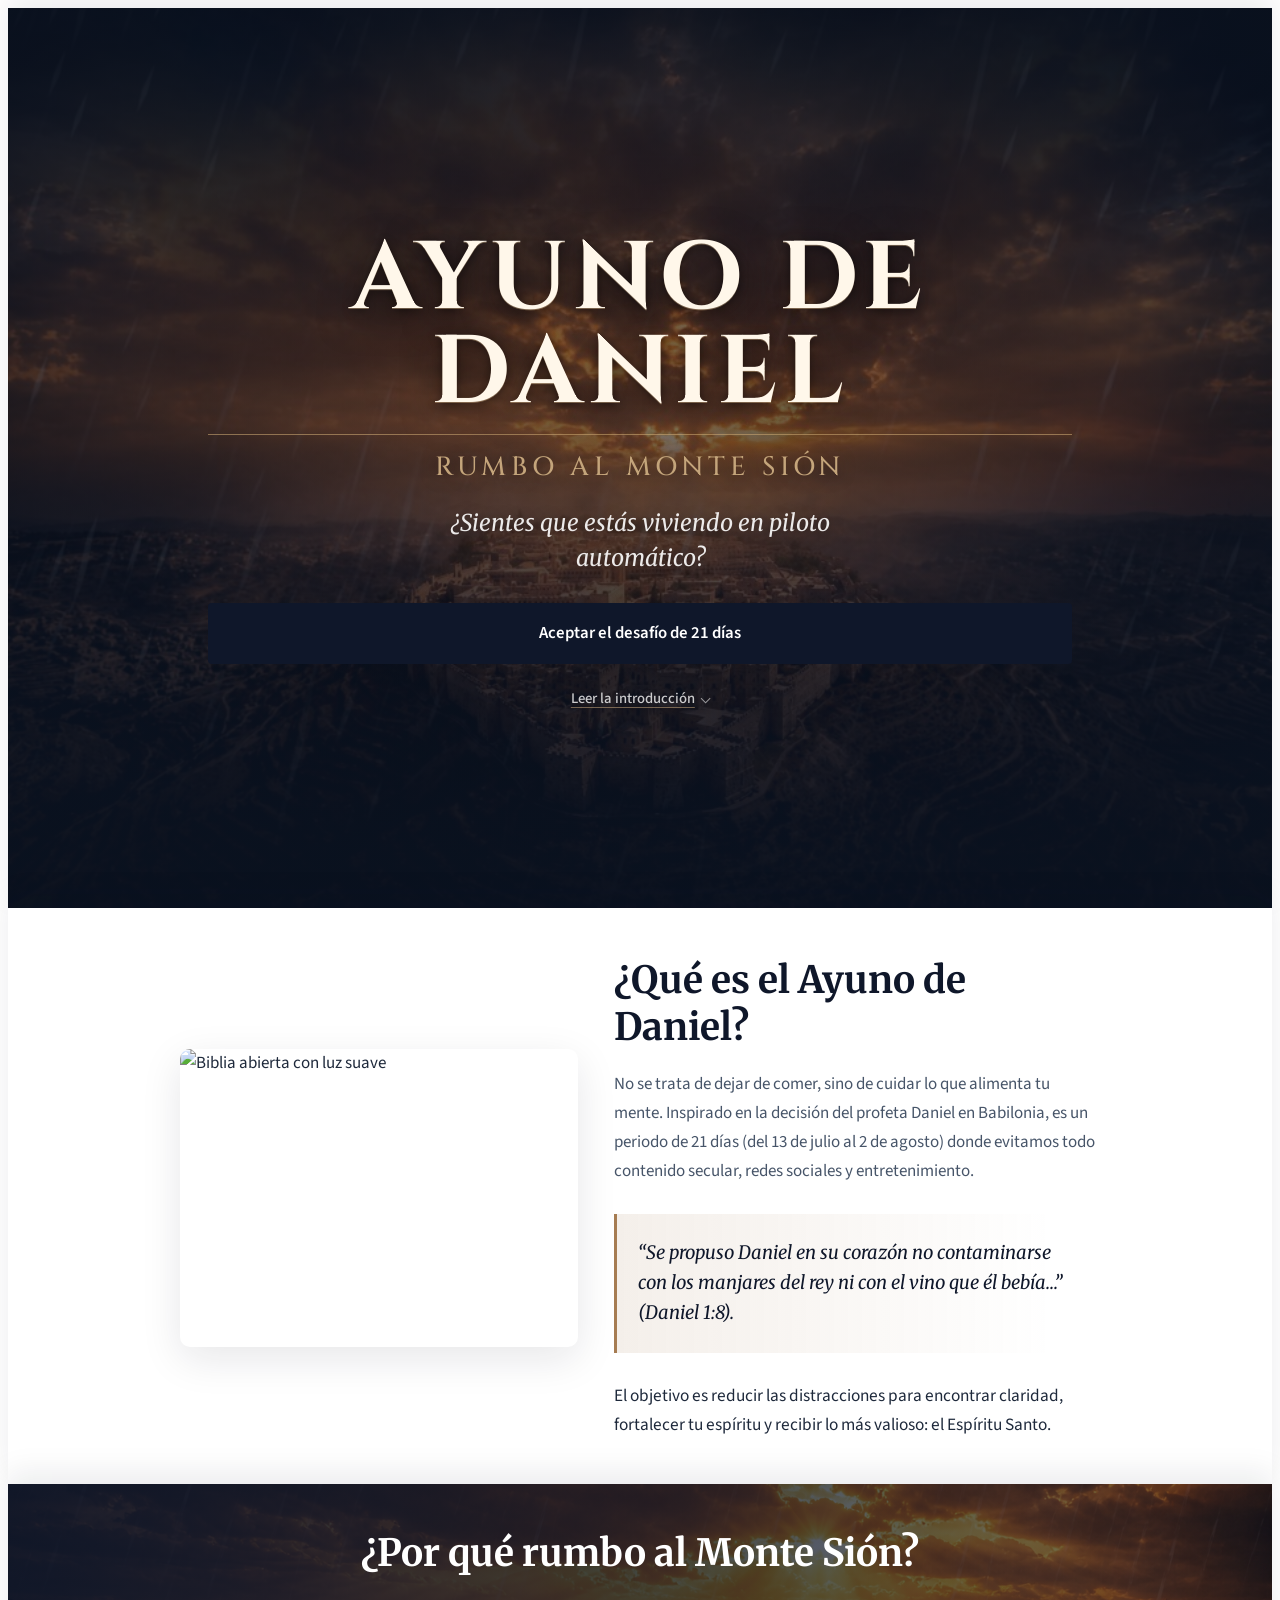
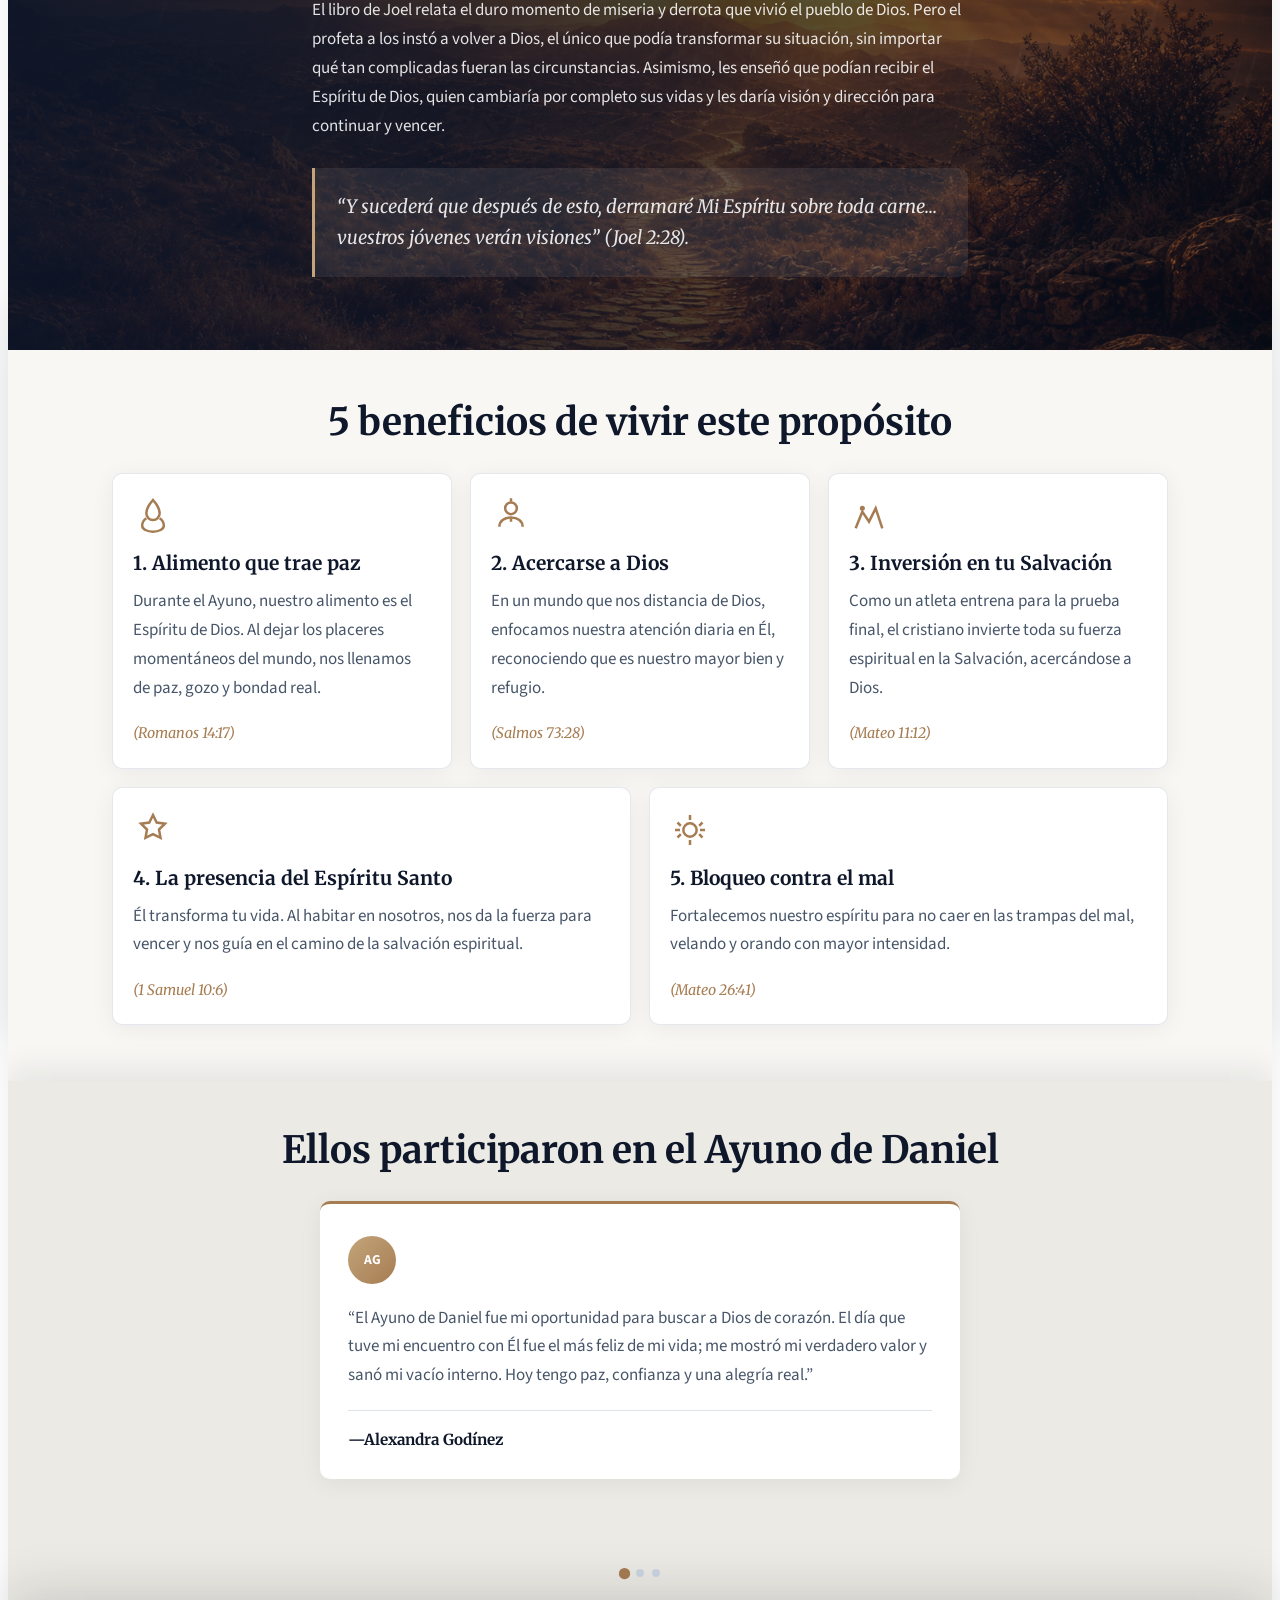
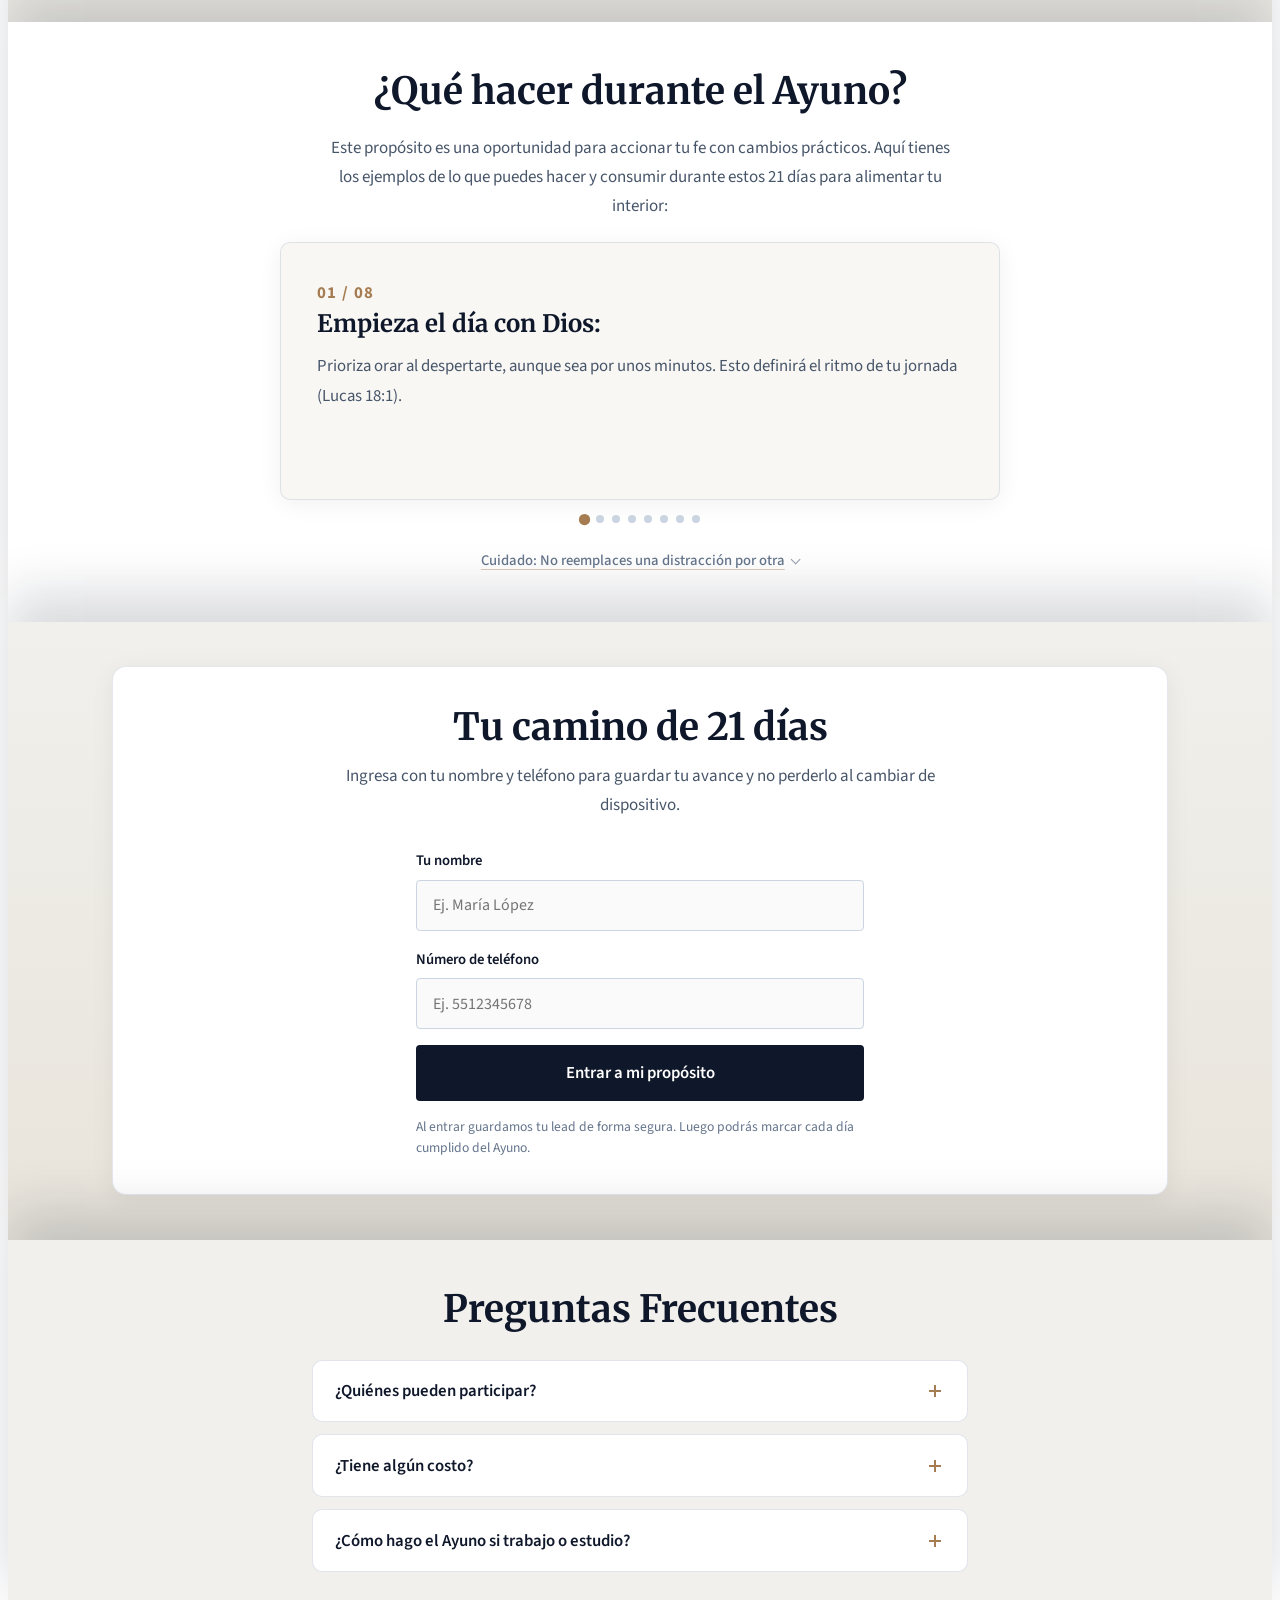
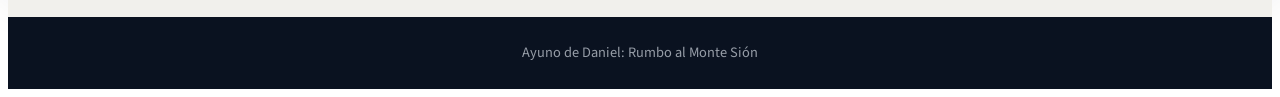
==== commit 76352f1e: "Polish landing UX, wire Supabase leads, and prepare Netlify config injection. Tighten hero and secti" ====
--- a/index.html
+++ b/index.html
@@ -6,30 +6,17 @@
   <title>Ayuno de Daniel: Rumbo al Monte Sión</title>
   <link rel="preconnect" href="https://fonts.googleapis.com" />
   <link rel="preconnect" href="https://fonts.gstatic.com" crossorigin />
-  <link href="https://fonts.googleapis.com/css2?family=Merriweather:ital,wght@0,400;0,700;1,400&family=Source+Sans+3:ital,wght@0,400;0,500;0,600;0,700;1,400&display=swap" rel="stylesheet" />
+  <link href="https://fonts.googleapis.com/css2?family=Cinzel:wght@500;700&family=Merriweather:ital,wght@0,400;0,700;1,400&family=Source+Sans+3:ital,wght@0,400;0,500;0,600;0,700;1,400&display=swap" rel="stylesheet" />
   <link rel="stylesheet" href="styles.css" />
 </head>
 <body>
   <div class="ayuno-landing ayuno-landing--story">
 
-    <!-- Indicador de progreso (scrollytelling) -->
-    <nav class="story-progress" data-story-progress aria-label="Progreso de la página">
-      <button type="button" class="story-progress__dot is-active" data-story-target="registro" aria-label="Inicio"></button>
-      <button type="button" class="story-progress__dot" data-story-target="que-es" aria-label="Qué es el Ayuno"></button>
-      <button type="button" class="story-progress__dot" data-story-target="monte-sion" aria-label="Monte Sión"></button>
-      <button type="button" class="story-progress__dot" data-story-target="beneficios" aria-label="Beneficios"></button>
-      <button type="button" class="story-progress__dot" data-story-target="testimonios" aria-label="Testimonios"></button>
-      <button type="button" class="story-progress__dot" data-story-target="guia" aria-label="Guía práctica"></button>
-      <button type="button" class="story-progress__dot" data-story-target="mi-camino" aria-label="Tu camino"></button>
-      <button type="button" class="story-progress__dot" data-story-target="faq" aria-label="Preguntas"></button>
-      <button type="button" class="story-progress__dot" data-story-target="cierre" aria-label="Registro"></button>
-    </nav>
-
     <!-- SECCIÓN 1: HERO -->
     <header class="hero story-panel" id="registro" data-story-panel data-story-section>
       <div class="hero__media" aria-hidden="true">
         <img
-          src="https://images.unsplash.com/photo-1464822759023-fed622ff2c3b?auto=format&fit=crop&w=1920&q=80"
+          src="assets/monte-sion-hero.png"
           alt=""
           width="1920"
           height="1280"
@@ -38,33 +25,34 @@
       </div>
 
       <div class="container hero__content">
-        <p class="hero__brand reveal">Ayuno de Daniel</p>
-        <h1 class="hero__title reveal">Ayuno de Daniel: Rumbo al Monte Sión</h1>
-        <p class="hero__lead reveal">¿Sientes que estás viviendo en piloto automático?</p>
-
-        <div class="cta-block hero__cta reveal">
-          <form class="registro-form" action="#" method="post" novalidate>
-            <div class="registro-form__fields">
-              <label class="sr-only" for="hero-nombre">Nombre</label>
-              <input id="hero-nombre" name="nombre" type="text" placeholder="Nombre" required autocomplete="name" />
-              <label class="sr-only" for="hero-email">Email</label>
-              <input id="hero-email" name="email" type="email" placeholder="Email" required autocomplete="email" />
-            </div>
-            <button type="submit" class="btn-cta">Aceptar el desafío de 21 días</button>
-          </form>
-        </div>
-      </div>
-
-      <div class="hero__story">
-        <div class="container container--narrow">
-          <button type="button" class="hero__toggle" data-story-toggle aria-expanded="false" aria-controls="hero-intro">
-            <span data-story-label>Leer la introducción</span>
-            <span class="hero__toggle-icon" aria-hidden="true"></span>
-          </button>
-          <div class="hero__intro" id="hero-intro" hidden>
-            <p>Desde que te levantas hasta que anochece, pasas el día consumiendo una cantidad interminable de noticias, publicaciones y videos. Al final del día, el cansancio no es solo físico; sientes una profunda saturación mental. Tu mente ya no tiene espacio para procesar más información. Necesitas urgentemente una desintoxicación.</p>
-            <p>Pero sabemos que no se trata solo de fatiga. A solas, cuando el ruido digital se apaga, te das cuenta de que hay un vacío interno. Las distracciones no pueden llenarlo.</p>
-            <p class="hero__emphasis">Ese espacio no necesita más entretenimiento; necesita al Espíritu Santo.</p>
+        <div class="hero__copy">
+          <p class="hero__brand reveal">
+            <span class="hero__brand-mark">Ayuno de Daniel</span>
+          </p>
+          <h1 class="hero__title reveal">Rumbo al Monte Sión</h1>
+          <p class="hero__lead reveal">¿Sientes que estás viviendo en piloto automático?</p>
+
+          <div class="hero__actions reveal">
+            <a class="btn-cta btn-cta--link" href="#mi-camino">Aceptar el desafío de 21 días</a>
+          </div>
+
+          <div class="alert-disclosure alert-disclosure--hero reveal">
+            <button
+              type="button"
+              class="alert-trigger alert-trigger--intro"
+              data-alert-toggle
+              aria-expanded="false"
+              aria-controls="hero-intro"
+            >
+              <span data-alert-label>Leer la introducción</span>
+              <span class="alert-trigger__chevron" aria-hidden="true"></span>
+            </button>
+            <div class="alert-panel alert-panel--hero" id="hero-intro" role="region" aria-labelledby="hero-intro-title" hidden>
+              <p class="alert-panel__title" id="hero-intro-title">Introducción</p>
+              <p>Desde que te levantas hasta que anochece, pasas el día consumiendo una cantidad interminable de noticias, publicaciones y videos. Al final del día, el cansancio no es solo físico; sientes una profunda saturación mental. Tu mente ya no tiene espacio para procesar más información. Necesitas urgentemente una desintoxicación.</p>
+              <p>Pero sabemos que no se trata solo de fatiga. A solas, cuando el ruido digital se apaga, te das cuenta de que hay un vacío interno. Las distracciones no pueden llenarlo.</p>
+              <p class="hero__emphasis">Ese espacio no necesita más entretenimiento; necesita al Espíritu Santo.</p>
+            </div>
           </div>
         </div>
       </div>
@@ -77,7 +65,7 @@
           <div class="split reveal">
             <figure class="split__media">
               <img
-                src="https://images.unsplash.com/photo-1504052434569-70ad7836fea3?auto=format&fit=crop&w=1000&q=80"
+                src="https://universal.org.mx/wp-content/uploads/2026/06/web-sitio-12.jpg"
                 alt="Biblia abierta con luz suave"
                 width="1000"
                 height="750"
@@ -102,8 +90,8 @@
       <section class="section section--concept story-panel" id="monte-sion" aria-labelledby="titulo-concepto" data-story-panel data-story-section>
         <div class="concept-banner reveal">
           <img
-            src="https://images.unsplash.com/photo-1486870591958-9b9d0d1dda99?auto=format&fit=crop&w=1600&q=80"
-            alt="Montañas al amanecer"
+            src="assets/camino-monte-sion.png"
+            alt="Camino hacia el Monte Sión"
             width="1600"
             height="900"
             loading="lazy"
@@ -121,8 +109,8 @@
         </div>
       </section>
 
-      <!-- SECCIÓN 4: BENEFICIOS -->
-      <section class="section section--benefits story-panel" id="beneficios" aria-labelledby="titulo-beneficios" data-story-panel data-story-section>
+      <!-- SECCIÓN 4: BENEFICIOS (scroll libre para ver las 5 cards) -->
+      <section class="section section--benefits story-layer" id="beneficios" aria-labelledby="titulo-beneficios" data-story-section data-story-layer>
         <div class="container">
           <h2 id="titulo-beneficios" class="section__title-center reveal">5 beneficios de vivir este propósito</h2>
 
@@ -208,15 +196,13 @@
             </div>
 
             <div class="carousel__controls">
-              <button type="button" class="carousel__btn" data-carousel-prev aria-label="Testimonio anterior">‹</button>
               <div class="carousel__dots" data-carousel-dots></div>
-              <button type="button" class="carousel__btn" data-carousel-next aria-label="Siguiente testimonio">›</button>
-            </div>
-          </div>
-        </div>
-      </section>
-
-      <!-- SECCIÓN 6: GUÍA PRÁCTICA (explorador interactivo) -->
+            </div>
+          </div>
+        </div>
+      </section>
+
+      <!-- SECCIÓN 6: GUÍA PRÁCTICA (slider de 8 prácticas) -->
       <section class="section section--guide story-layer" id="guia" aria-labelledby="titulo-guia" data-story-section data-story-layer>
         <div class="container">
           <div class="guide-header reveal">
@@ -224,126 +210,72 @@
             <p class="section__subtitle">Este propósito es una oportunidad para accionar tu fe con cambios prácticos. Aquí tienes los ejemplos de lo que puedes hacer y consumir durante estos 21 días para alimentar tu interior:</p>
           </div>
 
-          <div class="guide-explorer reveal" data-guide-explorer>
-            <div class="guide-explorer__meta">
-              <p class="guide-explorer__hint">Selecciona cada práctica para explorarla. Márcalas cuando quieras aplicarlas — tu avance se guarda automáticamente. Usa <a href="#mi-camino">Tu camino de 21 días</a> para vincularlo a tu teléfono.</p>
-              <div class="guide-progress" aria-live="polite">
-                <div class="guide-progress__label">
-                  <span>Exploradas</span>
-                  <strong><span data-guide-seen>1</span> / 8</strong>
-                </div>
-                <div class="guide-progress__bar" role="progressbar" aria-valuemin="0" aria-valuemax="8" aria-valuenow="1">
-                  <span data-guide-bar></span>
-                </div>
-                <div class="guide-progress__marked">
-                  Marcadas: <strong><span data-guide-marked>0</span></strong>
-                </div>
-              </div>
-            </div>
-
-            <div class="guide-explorer__layout">
-              <nav class="guide-nav" role="tablist" aria-label="Prácticas del Ayuno">
-                <button type="button" class="guide-nav__btn is-active is-seen" role="tab" aria-selected="true" aria-controls="guide-panel-0" id="guide-tab-0" data-guide-tab="0">
-                  <span class="guide-nav__num">01</span>
-                  <span class="guide-nav__title">Empieza el día con Dios</span>
-                </button>
-                <button type="button" class="guide-nav__btn" role="tab" aria-selected="false" aria-controls="guide-panel-1" id="guide-tab-1" data-guide-tab="1">
-                  <span class="guide-nav__num">02</span>
-                  <span class="guide-nav__title">Sustituye, no solo elimines</span>
-                </button>
-                <button type="button" class="guide-nav__btn" role="tab" aria-selected="false" aria-controls="guide-panel-2" id="guide-tab-2" data-guide-tab="2">
-                  <span class="guide-nav__num">03</span>
-                  <span class="guide-nav__title">Aprovecha los pequeños intervalos</span>
-                </button>
-                <button type="button" class="guide-nav__btn" role="tab" aria-selected="false" aria-controls="guide-panel-3" id="guide-tab-3" data-guide-tab="3">
-                  <span class="guide-nav__num">04</span>
-                  <span class="guide-nav__title">Establece horarios espirituales</span>
-                </button>
-                <button type="button" class="guide-nav__btn" role="tab" aria-selected="false" aria-controls="guide-panel-4" id="guide-tab-4" data-guide-tab="4">
-                  <span class="guide-nav__num">05</span>
-                  <span class="guide-nav__title">Protege tu mente</span>
-                </button>
-                <button type="button" class="guide-nav__btn" role="tab" aria-selected="false" aria-controls="guide-panel-5" id="guide-tab-5" data-guide-tab="5">
-                  <span class="guide-nav__num">06</span>
-                  <span class="guide-nav__title">Reflexiona y sana</span>
-                </button>
-                <button type="button" class="guide-nav__btn" role="tab" aria-selected="false" aria-controls="guide-panel-6" id="guide-tab-6" data-guide-tab="6">
-                  <span class="guide-nav__num">07</span>
-                  <span class="guide-nav__title">Fortalece tu fe en comunidad</span>
-                </button>
-                <button type="button" class="guide-nav__btn" role="tab" aria-selected="false" aria-controls="guide-panel-7" id="guide-tab-7" data-guide-tab="7">
-                  <span class="guide-nav__num">08</span>
-                  <span class="guide-nav__title">Transforma tu entorno</span>
-                </button>
-              </nav>
-
-              <div class="guide-stage">
-                <div class="guide-stage__visual" aria-hidden="true" data-guide-visual></div>
-
-                <div class="guide-panels">
-                  <div class="guide-panel is-active" role="tabpanel" id="guide-panel-0" aria-labelledby="guide-tab-0" data-guide-panel="0">
-                    <p class="guide-panel__label">Práctica 1 de 8</p>
-                    <h3><strong>Empieza el día con Dios:</strong></h3>
-                    <p>Prioriza orar al despertarte, aunque sea por unos minutos. Esto definirá el ritmo de tu jornada (Lucas 18:1).</p>
-                  </div>
-
-                  <div class="guide-panel" role="tabpanel" id="guide-panel-1" aria-labelledby="guide-tab-1" data-guide-panel="1" hidden>
-                    <p class="guide-panel__label">Práctica 2 de 8</p>
-                    <h3><strong>Sustituye, no solo elimines:</strong></h3>
-                    <p>No basta con dejar de ver o escuchar algo; es necesario reemplazarlo por la lectura de la Biblia y libros espirituales que edifiquen tu fe.</p>
-                  </div>
-
-                  <div class="guide-panel" role="tabpanel" id="guide-panel-2" aria-labelledby="guide-tab-2" data-guide-panel="2" hidden>
-                    <p class="guide-panel__label">Práctica 3 de 8</p>
-                    <h3><strong>Aprovecha los pequeños intervalos:</strong></h3>
-                    <p>Usa el tiempo de traslado, las pausas en el trabajo o entre estudios para escuchar contenidos edificantes.</p>
-                  </div>
-
-                  <div class="guide-panel" role="tabpanel" id="guide-panel-3" aria-labelledby="guide-tab-3" data-guide-panel="3" hidden>
-                    <p class="guide-panel__label">Práctica 4 de 8</p>
-                    <h3><strong>Establece horarios espirituales:</strong></h3>
-                    <p>Separa momentos fijos en tu día, por más breves que sean, para conectarte con Dios en privado.</p>
-                  </div>
-
-                  <div class="guide-panel" role="tabpanel" id="guide-panel-4" aria-labelledby="guide-tab-4" data-guide-panel="4" hidden>
-                    <p class="guide-panel__label">Práctica 5 de 8</p>
-                    <h3><strong>Protege tu mente:</strong></h3>
-                    <p>Evita conversaciones, ambientes, murmuraciones, quejas o culpar a otros; aléjate de todo lo que te desvíe de tu propósito (Filipenses 2:14-15).</p>
-                  </div>
-
-                  <div class="guide-panel" role="tabpanel" id="guide-panel-5" aria-labelledby="guide-tab-5" data-guide-panel="5" hidden>
-                    <p class="guide-panel__label">Práctica 6 de 8</p>
-                    <h3><strong>Reflexiona y sana:</strong></h3>
-                    <p>Evalúa tu vida, reconoce con sinceridad lo que necesitas cambiar, aprende a perdonar y a perdonarte (2 Pedro 3:9; Lucas 6:37).</p>
-                  </div>
-
-                  <div class="guide-panel" role="tabpanel" id="guide-panel-6" aria-labelledby="guide-tab-6" data-guide-panel="6" hidden>
-                    <p class="guide-panel__label">Práctica 7 de 8</p>
-                    <h3><strong>Fortalece tu fe en comunidad:</strong></h3>
-                    <p>Asiste con mayor frecuencia a las reuniones en la Iglesia, involúcrate en alguno de los grupos de la Universal e invita a otros a unirse contigo a este propósito (Hebreos 10:24-25; Mateo 20:28; 1 Tesalonicenses 5:11).</p>
-                  </div>
-
-                  <div class="guide-panel" role="tabpanel" id="guide-panel-7" aria-labelledby="guide-tab-7" data-guide-panel="7" hidden>
-                    <p class="guide-panel__label">Práctica 8 de 8</p>
-                    <h3><strong>Transforma tu entorno:</strong></h3>
-                    <p>Renuncia a todo lo que te perjudique física o espiritualmente, y evangeliza a los demás a través de tu propio testimonio (Romanos 12:1; Hechos 13:47).</p>
-                  </div>
-                </div>
-
-                <div class="guide-stage__actions">
-                  <button type="button" class="btn-ghost" data-guide-prev>← Anterior</button>
-                  <button type="button" class="btn-mark" data-guide-mark aria-pressed="false">
-                    <span data-mark-label>Marcar esta práctica</span>
-                  </button>
-                  <button type="button" class="btn-ghost" data-guide-next>Siguiente →</button>
-                </div>
-              </div>
-            </div>
-          </div>
-
-          <aside class="alert-banner reveal" role="note">
-            <p><strong>⚠️ Cuidado: No reemplaces una distracción por otra</strong> El objetivo es desarrollar una relación personal y sincera con Dios. Evita usar tu tiempo libre solo para hacer un maratón de películas o series cristianas. Evalúa si realmente edifican tu fe o si solo estás sustituyendo un entretenimiento secular por uno cristiano.</p>
-          </aside>
+          <div class="practice-slider reveal" data-practice-slider>
+            <div class="practice-slider__viewport">
+              <div class="practice-slider__track" data-practice-track>
+                <article class="practice-slide is-active" data-practice-slide>
+                  <p class="practice-slide__num">01 / 08</p>
+                  <h3><strong>Empieza el día con Dios:</strong></h3>
+                  <p>Prioriza orar al despertarte, aunque sea por unos minutos. Esto definirá el ritmo de tu jornada (Lucas 18:1).</p>
+                </article>
+                <article class="practice-slide" data-practice-slide>
+                  <p class="practice-slide__num">02 / 08</p>
+                  <h3><strong>Sustituye, no solo elimines:</strong></h3>
+                  <p>No basta con dejar de ver o escuchar algo; es necesario reemplazarlo por la lectura de la Biblia y libros espirituales que edifiquen tu fe.</p>
+                </article>
+                <article class="practice-slide" data-practice-slide>
+                  <p class="practice-slide__num">03 / 08</p>
+                  <h3><strong>Aprovecha los pequeños intervalos:</strong></h3>
+                  <p>Usa el tiempo de traslado, las pausas en el trabajo o entre estudios para escuchar contenidos edificantes.</p>
+                </article>
+                <article class="practice-slide" data-practice-slide>
+                  <p class="practice-slide__num">04 / 08</p>
+                  <h3><strong>Establece horarios espirituales:</strong></h3>
+                  <p>Separa momentos fijos en tu día, por más breves que sean, para conectarte con Dios en privado.</p>
+                </article>
+                <article class="practice-slide" data-practice-slide>
+                  <p class="practice-slide__num">05 / 08</p>
+                  <h3><strong>Protege tu mente:</strong></h3>
+                  <p>Evita conversaciones, ambientes, murmuraciones, quejas o culpar a otros; aléjate de todo lo que te desvíe de tu propósito (Filipenses 2:14-15).</p>
+                </article>
+                <article class="practice-slide" data-practice-slide>
+                  <p class="practice-slide__num">06 / 08</p>
+                  <h3><strong>Reflexiona y sana:</strong></h3>
+                  <p>Evalúa tu vida, reconoce con sinceridad lo que necesitas cambiar, aprende a perdonar y a perdonarte (2 Pedro 3:9; Lucas 6:37).</p>
+                </article>
+                <article class="practice-slide" data-practice-slide>
+                  <p class="practice-slide__num">07 / 08</p>
+                  <h3><strong>Fortalece tu fe en comunidad:</strong></h3>
+                  <p>Asiste con mayor frecuencia a las reuniones en la Iglesia, involúcrate en alguno de los grupos de la Universal e invita a otros a unirse contigo a este propósito (Hebreos 10:24-25; Mateo 20:28; 1 Tesalonicenses 5:11).</p>
+                </article>
+                <article class="practice-slide" data-practice-slide>
+                  <p class="practice-slide__num">08 / 08</p>
+                  <h3><strong>Transforma tu entorno:</strong></h3>
+                  <p>Renuncia a todo lo que te perjudique física o espiritualmente, y evangeliza a los demás a través de tu propio testimonio (Romanos 12:1; Hechos 13:47).</p>
+                </article>
+              </div>
+            </div>
+
+            <div class="practice-slider__controls">
+              <div class="practice-slider__dots" data-practice-dots></div>
+            </div>
+          </div>
+
+          <div class="alert-disclosure alert-disclosure--warn reveal">
+            <button
+              type="button"
+              class="alert-trigger alert-trigger--warn"
+              data-alert-toggle
+              aria-expanded="false"
+              aria-controls="cuidado-panel"
+            >
+              <span data-alert-label>Cuidado: No reemplaces una distracción por otra</span>
+              <span class="alert-trigger__chevron" aria-hidden="true"></span>
+            </button>
+            <aside class="alert-panel alert-panel--warn" id="cuidado-panel" role="note" hidden>
+              <p>El objetivo es desarrollar una relación personal y sincera con Dios. Evita usar tu tiempo libre solo para hacer un maratón de películas o series cristianas. Evalúa si realmente edifican tu fe o si solo estás sustituyendo un entretenimiento secular por uno cristiano.</p>
+            </aside>
+          </div>
         </div>
       </section>
 
@@ -353,22 +285,45 @@
           <div class="journey reveal" data-journey>
             <div class="journey__header">
               <h2 id="titulo-camino">Tu camino de 21 días</h2>
-              <p>Guarda tu avance con tu número de teléfono. Así, cada vez que entres a esta página en este dispositivo, verás en qué día vas y qué prácticas ya marcaste.</p>
+              <p>Ingresa con tu nombre y teléfono para guardar tu avance y no perderlo al cambiar de dispositivo.</p>
             </div>
 
             <!-- Estado: sin sesión -->
             <div class="journey__auth" data-journey-auth>
               <form class="journey-form" data-journey-login novalidate>
                 <div class="journey-form__row">
+                  <label for="journey-name">Tu nombre</label>
+                  <input
+                    id="journey-name"
+                    name="name"
+                    type="text"
+                    autocomplete="name"
+                    placeholder="Ej. María López"
+                    required
+                    minlength="2"
+                    maxlength="60"
+                    pattern="[A-Za-zÁÉÍÓÚÜÑáéíóúüñ]+(?:[ '\-][A-Za-zÁÉÍÓÚÜÑáéíóúüñ]+)*"
+                    title="Solo letras, espacios, apóstrofe o guion"
+                  />
+                </div>
+                <div class="journey-form__row">
                   <label for="journey-phone">Número de teléfono</label>
-                  <input id="journey-phone" name="phone" type="tel" inputmode="tel" autocomplete="tel" placeholder="Ej. 55 1234 5678" required />
-                </div>
-                <div class="journey-form__row">
-                  <label for="journey-name">Tu nombre <span class="journey-optional">(opcional)</span></label>
-                  <input id="journey-name" name="name" type="text" autocomplete="name" placeholder="Cómo te llamas" />
-                </div>
-                <button type="submit" class="btn-cta">Guardar y continuar mi propósito</button>
-                <p class="journey-form__note">Tu progreso se guarda en este dispositivo. Para sincronizarlo en el celular y la computadora haría falta un servidor (WordPress); la estructura ya está lista para eso.</p>
+                  <input
+                    id="journey-phone"
+                    name="phone"
+                    type="tel"
+                    inputmode="numeric"
+                    autocomplete="tel"
+                    placeholder="Ej. 5512345678"
+                    required
+                    maxlength="14"
+                    pattern="(?:\D*\d){10}\D*"
+                    title="Debe tener exactamente 10 dígitos"
+                  />
+                </div>
+                <button type="submit" class="btn-cta">Entrar a mi propósito</button>
+                <p class="form-status" data-journey-status hidden></p>
+                <p class="journey-form__note">Al entrar guardamos tu lead de forma segura. Luego podrás marcar cada día cumplido del Ayuno.</p>
               </form>
             </div>
 
@@ -390,10 +345,6 @@
                 <div class="journey-stat">
                   <span class="journey-stat__value"><span data-journey-done>0</span>/21</span>
                   <span class="journey-stat__label">Días cumplidos</span>
-                </div>
-                <div class="journey-stat">
-                  <span class="journey-stat__value"><span data-journey-practices>0</span>/8</span>
-                  <span class="journey-stat__label">Prácticas marcadas</span>
                 </div>
               </div>
 
@@ -456,35 +407,6 @@
           </div>
         </div>
       </section>
-
-      <!-- SECCIÓN 8: FOOTER / CIERRE -->
-      <section class="section section--closing story-layer" id="cierre" aria-labelledby="titulo-cierre" data-story-section data-story-layer>
-        <div class="closing__media" aria-hidden="true">
-          <img
-            src="https://images.unsplash.com/photo-1506905925346-21bda4d32df4?auto=format&fit=crop&w=1600&q=80"
-            alt=""
-            width="1600"
-            height="900"
-            loading="lazy"
-          />
-        </div>
-        <div class="container container--narrow">
-          <h2 id="titulo-cierre" class="sr-only">Únete al Ayuno de Daniel</h2>
-          <p class="event-dates">Del 13 de Julio al 2 de Agosto</p>
-
-          <div class="cta-block">
-            <form class="registro-form" action="#" method="post" novalidate>
-              <div class="registro-form__fields">
-                <label class="sr-only" for="footer-nombre">Nombre</label>
-                <input id="footer-nombre" name="nombre" type="text" placeholder="Nombre" required autocomplete="name" />
-                <label class="sr-only" for="footer-email">Email</label>
-                <input id="footer-email" name="email" type="email" placeholder="Email" required autocomplete="email" />
-              </div>
-              <button type="submit" class="btn-cta">Aceptar el desafío de 21 días</button>
-            </form>
-          </div>
-        </div>
-      </section>
     </main>
 
     <footer class="site-footer">
@@ -494,6 +416,8 @@
     </footer>
   </div>
 
+  <script src="https://cdn.jsdelivr.net/npm/@supabase/supabase-js@2"></script>
+  <script src="config.js"></script>
   <script src="script.js"></script>
 </body>
 </html>
--- a/styles.css
+++ b/styles.css
@@ -19,6 +19,7 @@
   --color-amber-border: #d4b896;
   --color-amber-text: #6b4f2e;
   --font-serif: "Merriweather", Georgia, "Times New Roman", serif;
+  --font-display: "Cinzel", "Merriweather", Georgia, serif;
   --font-sans: "Source Sans 3", "Segoe UI", Tahoma, sans-serif;
   --radius: 4px;
   --radius-lg: 10px;
@@ -26,7 +27,7 @@
   --shadow-lift: 0 12px 40px rgba(15, 23, 42, 0.1);
   --max-width: 1120px;
   --max-narrow: 720px;
-  --section-space: clamp(4rem, 7vw, 6.5rem);
+  --section-space: clamp(1.6rem, 3.5vw, 2.8rem);
 
   box-sizing: border-box;
   color: var(--color-ink);
@@ -111,7 +112,24 @@
 
 .ayuno-landing .section__title-center {
   text-align: center;
-  margin-bottom: 2.5rem;
+  margin-bottom: 1.75rem;
+}
+
+.ayuno-landing .section h2 {
+  text-align: center;
+}
+
+.ayuno-landing .guide-header,
+.ayuno-landing .journey__header {
+  text-align: center;
+  margin-left: auto;
+  margin-right: auto;
+}
+
+.ayuno-landing .guide-header .section__subtitle,
+.ayuno-landing .journey__header p {
+  margin-left: auto;
+  margin-right: auto;
 }
 
 .ayuno-landing .section__subtitle {
@@ -150,51 +168,12 @@
    Narrativa = sticky. Interactivo (guía/forms) = story-layer (cubre sin sticky)
    Sin transform:scale → no rompe botones táctiles ni overflow
    -------------------------------------------------------------------------- */
-html {
+html.is-smooth-scroll {
   scroll-behavior: smooth;
 }
 
 .ayuno-landing--story {
   position: relative;
-}
-
-.ayuno-landing .story-progress {
-  display: none;
-}
-
-@media (min-width: 768px) {
-  .ayuno-landing .story-progress {
-    display: flex;
-    position: fixed;
-    right: clamp(0.65rem, 2vw, 1.35rem);
-    top: 50%;
-    transform: translateY(-50%);
-    z-index: 200;
-    flex-direction: column;
-    gap: 0.5rem;
-    padding: 0.45rem;
-  }
-
-  .ayuno-landing .story-progress__dot {
-    width: 0.5rem;
-    height: 0.5rem;
-    padding: 0;
-    border: none;
-    border-radius: 50%;
-    background: rgba(148, 163, 184, 0.55);
-    cursor: pointer;
-    transition: background 0.25s ease, transform 0.25s ease, box-shadow 0.25s ease;
-  }
-
-  .ayuno-landing .story-progress__dot:hover {
-    background: var(--color-gold);
-  }
-
-  .ayuno-landing .story-progress__dot.is-active {
-    background: var(--color-gold);
-    transform: scale(1.35);
-    box-shadow: 0 0 0 3px var(--color-gold-subtle);
-  }
 }
 
 /* Paneles narrativos apilados */
@@ -202,24 +181,24 @@
   position: sticky;
   top: 0;
   z-index: 1;
-  min-height: 100vh;
-  min-height: 100svh;
+  min-height: auto;
   height: auto;
   display: flex;
   flex-direction: column;
   justify-content: center;
   box-sizing: border-box;
   background: var(--color-bg);
-  box-shadow: 0 -20px 40px rgba(15, 23, 42, 0.1);
+  box-shadow: 0 -12px 28px rgba(15, 23, 42, 0.08);
   overflow: hidden;
-  /* necesario para el overlay ::after */
   isolation: auto;
 }
 
 .ayuno-landing .hero.story-panel {
   background: #0f172a;
   z-index: 1;
-  justify-content: flex-end;
+  justify-content: center;
+  min-height: 100vh;
+  min-height: 100svh;
 }
 
 .ayuno-landing .section--definition.story-panel {
@@ -232,11 +211,6 @@
   z-index: 3;
   padding: 0;
   justify-content: stretch;
-}
-
-.ayuno-landing .section--benefits.story-panel {
-  background: var(--color-bg);
-  z-index: 4;
 }
 
 .ayuno-landing .section--testimonials.story-panel {
@@ -270,16 +244,17 @@
   background: var(--color-surface);
 }
 
+.ayuno-landing .section--benefits.story-layer {
+  background: var(--color-bg);
+  z-index: 4;
+}
+
 .ayuno-landing .section--journey.story-layer {
   background: linear-gradient(180deg, #f1f0ec 0%, #e8e4db 100%);
 }
 
 .ayuno-landing .section--faq.story-layer {
   background: var(--color-bg-soft);
-}
-
-.ayuno-landing .section--closing.story-layer {
-  background: #0f172a;
 }
 
 @media (prefers-reduced-motion: reduce) {
@@ -293,14 +268,10 @@
   .ayuno-landing .story-panel.is-recessed::after {
     display: none;
   }
-
-  .ayuno-landing .story-progress {
-    display: none !important;
-  }
 }
 
 /* --------------------------------------------------------------------------
-   HERO — full-bleed image
+   HERO — full-bleed image (zona de texto segura)
    -------------------------------------------------------------------------- */
 .ayuno-landing .hero {
   position: relative;
@@ -308,7 +279,7 @@
   min-height: 100svh;
   display: flex;
   flex-direction: column;
-  justify-content: flex-end;
+  justify-content: center;
   color: #fff;
 }
 
@@ -322,100 +293,97 @@
   width: 100%;
   height: 100%;
   object-fit: cover;
-  object-position: center 35%;
+  object-position: center center;
 }
 
 .ayuno-landing .hero__overlay {
   position: absolute;
   inset: 0;
   background:
-    linear-gradient(180deg, rgba(15, 23, 42, 0.35) 0%, rgba(15, 23, 42, 0.55) 45%, rgba(15, 23, 42, 0.88) 100%);
+    radial-gradient(ellipse 70% 55% at 50% 42%, rgba(10, 18, 32, 0.15) 0%, rgba(10, 18, 32, 0.55) 58%, rgba(10, 18, 32, 0.82) 100%),
+    linear-gradient(180deg, rgba(10, 18, 32, 0.55) 0%, rgba(10, 18, 32, 0.35) 38%, rgba(10, 18, 32, 0.78) 100%);
 }
 
 .ayuno-landing .hero__content {
   position: relative;
   z-index: 1;
-  padding-top: clamp(5rem, 12vw, 8rem);
-  padding-bottom: 2rem;
+  width: 100%;
+  padding-top: clamp(4rem, 10vw, 7rem);
+  padding-bottom: clamp(3rem, 7vw, 5rem);
+  display: flex;
+  justify-content: center;
+  text-align: center;
+}
+
+.ayuno-landing .hero__copy {
+  max-width: 54rem;
+  margin: 0 auto;
 }
 
 .ayuno-landing .hero__brand {
-  font-family: var(--font-serif);
-  font-size: clamp(1.45rem, 3vw, 1.85rem);
+  margin: 0 0 1rem;
+}
+
+.ayuno-landing .hero__brand-mark {
+  display: inline-block;
+  font-family: var(--font-display);
+  font-size: clamp(2.85rem, 9.5vw, 6rem);
   font-weight: 700;
+  line-height: 0.98;
+  letter-spacing: 0.06em;
+  text-transform: uppercase;
+  color: #fff7ea;
+  text-shadow:
+    0 1px 0 rgba(255, 220, 170, 0.35),
+    0 8px 36px rgba(0, 0, 0, 0.55),
+    0 2px 10px rgba(0, 0, 0, 0.45);
+  padding-bottom: 0.85rem;
+  border-bottom: 1px solid rgba(212, 175, 120, 0.55);
+}
+
+.ayuno-landing .hero__title {
+  font-family: var(--font-display);
   color: var(--color-gold-light);
-  margin: 0 0 0.6rem;
-}
-
-.ayuno-landing .hero__title {
-  color: #fff;
-  max-width: 16ch;
-  margin-bottom: 1rem;
-  text-shadow: 0 2px 24px rgba(0, 0, 0, 0.25);
+  max-width: none;
+  font-size: clamp(1.15rem, 2.8vw, 1.65rem);
+  font-weight: 500;
+  letter-spacing: 0.18em;
+  text-transform: uppercase;
+  margin: 0 auto 1.35rem;
+  text-shadow: 0 2px 18px rgba(0, 0, 0, 0.45);
 }
 
 .ayuno-landing .hero__lead {
   font-family: var(--font-serif);
-  font-size: clamp(1.15rem, 2.4vw, 1.4rem);
+  font-size: clamp(1.15rem, 2.6vw, 1.45rem);
   font-style: italic;
-  color: rgba(255, 255, 255, 0.92);
+  font-weight: 400;
+  color: rgba(255, 255, 255, 0.9);
   margin-bottom: 1.75rem;
-  max-width: 28rem;
-}
-
-.ayuno-landing .hero__cta {
-  max-width: 32rem;
-  margin-bottom: 1.5rem;
-}
-
-.ayuno-landing .hero__story {
-  position: relative;
-  z-index: 1;
-  background: rgba(15, 23, 42, 0.55);
-  backdrop-filter: blur(10px);
-  border-top: 1px solid rgba(255, 255, 255, 0.1);
-  padding: 1rem 0 1.5rem;
-}
-
-.ayuno-landing .hero__toggle {
+  max-width: 30rem;
+  margin-left: auto;
+  margin-right: auto;
+  line-height: 1.5;
+  text-shadow: 0 2px 16px rgba(0, 0, 0, 0.4);
+}
+
+.ayuno-landing .hero__actions {
+  display: flex;
+  flex-wrap: wrap;
+  gap: 0.75rem;
+  align-items: center;
+  justify-content: center;
+  margin-bottom: 1.25rem;
+}
+
+.ayuno-landing .btn-cta--link {
   display: inline-flex;
-  align-items: center;
-  gap: 0.6rem;
-  background: transparent;
-  border: none;
-  color: var(--color-gold-light);
-  font-family: var(--font-sans);
-  font-size: 0.98rem;
-  font-weight: 600;
-  cursor: pointer;
-  padding: 0.5rem 0;
-}
-
-.ayuno-landing .hero__toggle:hover {
-  color: #fff;
-}
-
-.ayuno-landing .hero__toggle-icon {
-  width: 0.55rem;
-  height: 0.55rem;
-  border-right: 2px solid currentColor;
-  border-bottom: 2px solid currentColor;
-  transform: rotate(45deg);
-  transition: transform 0.25s ease;
-}
-
-.ayuno-landing .hero__toggle[aria-expanded="true"] .hero__toggle-icon {
-  transform: rotate(225deg);
-  margin-top: 4px;
-}
-
-.ayuno-landing .hero__intro {
-  padding-top: 0.75rem;
-  max-width: 40rem;
-}
-
-.ayuno-landing .hero__intro p {
-  color: rgba(255, 255, 255, 0.88);
+  width: auto;
+  min-width: 16rem;
+  padding: 1.05rem 1.75rem;
+  font-size: 1.08rem;
+  text-decoration: none;
+  text-align: center;
 }
 
 .ayuno-landing .hero__emphasis {
@@ -423,11 +391,130 @@
   color: #fff !important;
   border-left: 3px solid var(--color-gold);
   padding-left: 1rem;
-  margin-top: 1.25rem;
-}
-
-.ayuno-landing .hero__intro[hidden] {
+  margin-top: 1rem;
+  text-align: left;
+}
+
+/* --------------------------------------------------------------------------
+   ALERTAS sutiles (texto + chevron, sin competir con CTAs)
+   -------------------------------------------------------------------------- */
+.ayuno-landing .alert-disclosure {
+  max-width: 40rem;
+  margin: 0 auto;
+}
+
+.ayuno-landing .alert-disclosure--hero {
+  max-width: 28rem;
+}
+
+.ayuno-landing .alert-disclosure--warn {
+  max-width: 720px;
+  margin-top: 0.25rem;
+}
+
+.ayuno-landing .alert-trigger {
+  display: inline-flex;
+  align-items: center;
+  justify-content: center;
+  gap: 0.45rem;
+  width: auto;
+  max-width: 100%;
+  margin: 0 auto;
+  padding: 0.35rem 0.15rem;
+  border: none;
+  border-radius: 0;
+  background: transparent;
+  cursor: pointer;
+  font-family: var(--font-sans);
+  font-size: 0.92rem;
+  font-weight: 500;
+  line-height: 1.4;
+  text-align: center;
+  transition: color 0.2s ease, opacity 0.2s ease;
+}
+
+.ayuno-landing .alert-trigger--intro {
+  color: rgba(255, 255, 255, 0.78);
+  text-decoration: underline;
+  text-decoration-color: rgba(196, 165, 123, 0.55);
+  text-underline-offset: 0.28em;
+}
+
+.ayuno-landing .alert-trigger--intro:hover {
+  color: #fff;
+  text-decoration-color: var(--color-gold-light);
+}
+
+.ayuno-landing .alert-trigger--warn {
+  color: var(--color-muted);
+  text-decoration: underline;
+  text-decoration-color: rgba(166, 124, 82, 0.4);
+  text-underline-offset: 0.28em;
+  display: flex;
+}
+
+.ayuno-landing .alert-trigger--warn:hover {
+  color: var(--color-amber-text);
+  text-decoration-color: var(--color-gold);
+}
+
+.ayuno-landing .alert-trigger__chevron {
+  flex-shrink: 0;
+  width: 0.45rem;
+  height: 0.45rem;
+  border-right: 1.5px solid currentColor;
+  border-bottom: 1.5px solid currentColor;
+  transform: rotate(45deg);
+  opacity: 0.7;
+  transition: transform 0.25s ease;
+  margin-top: -0.15rem;
+}
+
+.ayuno-landing .alert-trigger[aria-expanded="true"] .alert-trigger__chevron {
+  transform: rotate(225deg);
+  margin-top: 0.1rem;
+}
+
+.ayuno-landing .alert-panel {
+  margin-top: 0.75rem;
+  padding: 1rem 0 0;
+  border-radius: 0;
+  text-align: left;
+  border-top: 1px solid rgba(148, 163, 184, 0.25);
+}
+
+.ayuno-landing .alert-panel[hidden] {
   display: none;
+}
+
+.ayuno-landing .alert-panel--hero {
+  background: transparent;
+  border-top-color: rgba(255, 255, 255, 0.18);
+  padding-top: 1rem;
+}
+
+.ayuno-landing .alert-panel--hero p {
+  color: rgba(255, 255, 255, 0.88);
+  font-size: 0.95rem;
+}
+
+.ayuno-landing .alert-panel__title {
+  font-family: var(--font-serif);
+  font-size: 0.95rem;
+  font-weight: 700;
+  color: var(--color-gold-light) !important;
+  margin: 0 0 0.7rem;
+}
+
+.ayuno-landing .alert-panel--warn {
+  background: transparent;
+  border-top-color: rgba(166, 124, 82, 0.28);
+}
+
+.ayuno-landing .alert-panel--warn p {
+  margin: 0;
+  color: var(--color-ink-soft);
+  font-size: 0.95rem;
 }
 
 /* --------------------------------------------------------------------------
@@ -456,6 +543,16 @@
 @media (min-width: 560px) {
   .ayuno-landing .registro-form__fields {
     grid-template-columns: 1fr 1fr;
+  }
+
+  .ayuno-landing .registro-form__fields--3 {
+    grid-template-columns: 1fr 1fr;
+  }
+}
+
+@media (min-width: 720px) {
+  .ayuno-landing .registro-form__fields--3 {
+    grid-template-columns: 1fr 1fr 1fr;
   }
 }
 
@@ -506,25 +603,46 @@
   transform: none;
 }
 
+.ayuno-landing .form-status {
+  margin: 0.35rem 0 0;
+  font-size: 0.9rem;
+  color: #166534;
+  text-align: center;
+}
+
+.ayuno-landing .form-status.is-error {
+  color: #b91c1c;
+}
+
+.ayuno-landing .form-status[hidden] {
+  display: none;
+}
+
 /* --------------------------------------------------------------------------
    SPLIT (definición con imagen)
    -------------------------------------------------------------------------- */
 .ayuno-landing .section--definition {
   background: var(--color-surface);
-  padding-top: clamp(3rem, 6vw, 5rem);
+  padding-top: clamp(2rem, 4vw, 3rem);
 }
 
 .ayuno-landing .split {
   display: grid;
   grid-template-columns: 1fr;
-  gap: 2rem;
+  gap: 1.5rem;
   align-items: center;
+  max-width: 920px;
+  margin: 0 auto;
 }
 
 @media (min-width: 860px) {
   .ayuno-landing .split {
-    grid-template-columns: 0.95fr 1.05fr;
-    gap: 3.5rem;
+    grid-template-columns: 0.9fr 1.1fr;
+    gap: 2.25rem;
+  }
+
+  .ayuno-landing .split__body h2 {
+    text-align: left;
   }
 }
 
@@ -582,7 +700,7 @@
 
 .ayuno-landing .concept-banner {
   position: relative;
-  min-height: clamp(24rem, 85vw, 32rem);
+  min-height: clamp(20rem, 55vw, 28rem);
   overflow: hidden;
   display: flex;
   width: 100%;
@@ -590,8 +708,7 @@
 
 @media (min-width: 640px) {
   .ayuno-landing .section--concept.story-panel .concept-banner {
-    min-height: 100vh;
-    min-height: 100svh;
+    min-height: clamp(22rem, 48vh, 30rem);
     flex: 1;
   }
 }
@@ -630,17 +747,20 @@
    -------------------------------------------------------------------------- */
 .ayuno-landing .section--benefits {
   background: var(--color-bg);
+  padding-top: clamp(2rem, 4vw, 3rem);
+  padding-bottom: clamp(2.25rem, 5vw, 3.5rem);
 }
 
 .ayuno-landing .benefits-grid {
   display: grid;
   grid-template-columns: 1fr;
-  gap: 1.25rem;
+  gap: 1rem;
 }
 
 @media (min-width: 640px) {
   .ayuno-landing .benefits-grid {
     grid-template-columns: repeat(2, 1fr);
+    gap: 1.15rem;
   }
 }
 
@@ -665,7 +785,7 @@
   background: var(--color-surface);
   border: 1px solid rgba(148, 163, 184, 0.25);
   border-radius: var(--radius-lg);
-  padding: 1.6rem 1.4rem;
+  padding: 1.35rem 1.25rem;
   box-shadow: var(--shadow-soft);
   transition: border-color 0.25s ease, transform 0.25s ease, box-shadow 0.25s ease;
 }
@@ -762,26 +882,7 @@
   align-items: center;
   justify-content: center;
   gap: 1rem;
-  margin-top: 1.5rem;
-}
-
-.ayuno-landing .carousel__btn {
-  width: 2.5rem;
-  height: 2.5rem;
-  border-radius: 50%;
-  border: 1px solid rgba(148, 163, 184, 0.4);
-  background: var(--color-surface);
-  color: var(--color-slate-deep);
-  font-size: 1.4rem;
-  line-height: 1;
-  cursor: pointer;
-  transition: background 0.2s ease, border-color 0.2s ease;
-}
-
-.ayuno-landing .carousel__btn:hover {
-  background: var(--color-slate-deep);
-  color: #fff;
-  border-color: var(--color-slate-deep);
+  margin-top: 1rem;
 }
 
 .ayuno-landing .carousel__dots {
@@ -811,7 +912,7 @@
 }
 
 /* --------------------------------------------------------------------------
-   GUIDE EXPLORER (interactivo)
+   PRACTICE SLIDER (8 prácticas)
    -------------------------------------------------------------------------- */
 .ayuno-landing .section--guide {
   background: var(--color-surface);
@@ -819,257 +920,86 @@
 
 .ayuno-landing .guide-header {
   max-width: 40rem;
-  margin-bottom: 2.5rem;
-}
-
-.ayuno-landing .guide-explorer {
+  margin-bottom: 1.35rem;
+}
+
+.ayuno-landing .practice-slider {
+  max-width: 720px;
+  margin: 0 auto 1.35rem;
+}
+
+.ayuno-landing .practice-slider__viewport {
+  overflow: hidden;
+  border-radius: var(--radius-lg);
+  border: 1px solid rgba(148, 163, 184, 0.25);
   background: var(--color-bg);
-  border: 1px solid rgba(148, 163, 184, 0.25);
-  border-radius: calc(var(--radius-lg) + 4px);
-  padding: clamp(1.25rem, 3vw, 1.75rem);
-  margin-bottom: 2rem;
   box-shadow: var(--shadow-soft);
 }
 
-.ayuno-landing .guide-explorer__meta {
-  display: flex;
-  flex-direction: column;
-  gap: 1rem;
-  margin-bottom: 1.5rem;
-  padding-bottom: 1.25rem;
-  border-bottom: 1px solid rgba(148, 163, 184, 0.25);
-}
-
-@media (min-width: 720px) {
-  .ayuno-landing .guide-explorer__meta {
-    flex-direction: row;
-    align-items: flex-end;
-    justify-content: space-between;
-  }
-}
-
-.ayuno-landing .guide-explorer__hint {
-  margin: 0;
-  font-size: 0.95rem;
-  color: var(--color-muted);
-  max-width: 28rem;
-}
-
-.ayuno-landing .guide-progress {
-  min-width: 14rem;
-}
-
-.ayuno-landing .guide-progress__label {
-  display: flex;
-  justify-content: space-between;
-  font-size: 0.88rem;
-  color: var(--color-muted);
-  margin-bottom: 0.4rem;
-}
-
-.ayuno-landing .guide-progress__label strong {
-  color: var(--color-slate-deep);
-}
-
-.ayuno-landing .guide-progress__bar {
-  height: 6px;
-  background: #e2e0d8;
-  border-radius: 999px;
-  overflow: hidden;
-}
-
-.ayuno-landing .guide-progress__bar span {
+.ayuno-landing .practice-slider__track {
+  position: relative;
+  min-height: 16rem;
+}
+
+.ayuno-landing .practice-slide {
+  display: none;
+  padding: clamp(1.5rem, 4vw, 2.25rem);
+  animation: ayuno-fade 0.35s ease;
+}
+
+.ayuno-landing .practice-slide.is-active {
   display: block;
-  height: 100%;
-  width: 12.5%;
-  background: linear-gradient(90deg, var(--color-gold), var(--color-gold-light));
-  border-radius: inherit;
-  transition: width 0.35s ease;
-}
-
-.ayuno-landing .guide-progress__marked {
-  margin-top: 0.45rem;
-  font-size: 0.85rem;
-  color: var(--color-muted);
-}
-
-.ayuno-landing .guide-explorer__layout {
-  display: grid;
-  grid-template-columns: 1fr;
-  gap: 1.25rem;
-}
-
-@media (min-width: 900px) {
-  .ayuno-landing .guide-explorer__layout {
-    grid-template-columns: 280px 1fr;
-    gap: 1.75rem;
-    align-items: start;
-  }
-}
-
-.ayuno-landing .guide-nav {
-  display: flex;
-  gap: 0.5rem;
-  overflow-x: auto;
-  overflow-y: hidden;
-  padding-bottom: 0.35rem;
-  scroll-snap-type: x mandatory;
-  -webkit-overflow-scrolling: touch;
-  touch-action: pan-x;
-  overscroll-behavior-x: contain;
-}
-
-@media (min-width: 900px) {
-  .ayuno-landing .guide-nav {
-    flex-direction: column;
-    overflow: visible;
-    padding-bottom: 0;
-  }
-}
-
-.ayuno-landing .guide-nav__btn {
-  flex: 0 0 auto;
-  scroll-snap-align: start;
-  display: flex;
-  align-items: center;
-  gap: 0.65rem;
-  text-align: left;
-  padding: 0.75rem 0.9rem;
-  border: 1px solid rgba(148, 163, 184, 0.3);
-  border-radius: var(--radius-lg);
-  background: var(--color-surface);
-  color: var(--color-ink-soft);
-  font-family: var(--font-sans);
-  font-size: 0.9rem;
-  font-weight: 500;
-  cursor: pointer;
-  min-width: 11.5rem;
-  transition: border-color 0.2s ease, background 0.2s ease, color 0.2s ease;
-}
-
-@media (min-width: 900px) {
-  .ayuno-landing .guide-nav__btn {
-    min-width: 0;
-    width: 100%;
-  }
-}
-
-.ayuno-landing .guide-nav__btn:hover {
-  border-color: var(--color-gold);
-}
-
-.ayuno-landing .guide-nav__btn.is-active {
-  background: var(--color-slate-deep);
-  border-color: var(--color-slate-deep);
-  color: #fff;
-}
-
-.ayuno-landing .guide-nav__btn.is-marked:not(.is-active) {
-  border-color: var(--color-gold);
-  background: var(--color-gold-subtle);
-}
-
-.ayuno-landing .guide-nav__btn.is-marked::after {
-  content: "✓";
-  margin-left: auto;
-  color: var(--color-gold);
-  font-weight: 700;
-}
-
-.ayuno-landing .guide-nav__btn.is-active.is-marked::after {
-  color: var(--color-gold-light);
-}
-
-.ayuno-landing .guide-nav__num {
-  font-family: var(--font-serif);
+}
+
+.ayuno-landing .practice-slide__num {
+  margin: 0 0 0.75rem;
   font-size: 0.8rem;
   font-weight: 700;
+  letter-spacing: 0.08em;
+  text-transform: uppercase;
   color: var(--color-gold);
-  flex-shrink: 0;
-}
-
-.ayuno-landing .guide-nav__btn.is-active .guide-nav__num {
-  color: var(--color-gold-light);
-}
-
-.ayuno-landing .guide-nav__title {
-  line-height: 1.3;
-}
-
-.ayuno-landing .guide-stage {
-  background: var(--color-surface);
-  border-radius: var(--radius-lg);
-  border: 1px solid rgba(148, 163, 184, 0.2);
-  padding: clamp(1.35rem, 3vw, 2rem);
-  min-height: 22rem;
-  display: flex;
-  flex-direction: column;
-}
-
-.ayuno-landing .guide-stage__visual {
-  width: 4rem;
-  height: 4rem;
-  border-radius: 50%;
+}
+
+.ayuno-landing .practice-slide h3 {
+  font-family: var(--font-serif);
+  font-size: clamp(1.25rem, 2.5vw, 1.5rem);
+  margin-bottom: 0.85rem;
+}
+
+.ayuno-landing .practice-slide p {
+  font-size: 1.05rem;
+  line-height: 1.75;
+  margin: 0;
+}
+
+.ayuno-landing .practice-slider__controls {
   display: flex;
   align-items: center;
   justify-content: center;
-  background: linear-gradient(145deg, #f3ebe0, #e8dcc8);
-  margin-bottom: 1.25rem;
-  transition: transform 0.35s ease;
-}
-
-.ayuno-landing .guide-stage.is-animating .guide-stage__visual {
-  transform: scale(0.9);
-}
-
-.ayuno-landing .guide-stage__visual svg {
-  width: 1.75rem;
-  height: 1.75rem;
-  color: var(--color-gold);
-}
-
-.ayuno-landing .guide-panel {
-  flex: 1;
-  animation: ayuno-fade 0.35s ease;
-}
-
-.ayuno-landing .guide-panel[hidden] {
-  display: none;
-}
-
-.ayuno-landing .guide-panel__label {
-  font-size: 0.8rem;
-  text-transform: uppercase;
-  letter-spacing: 0.08em;
-  color: var(--color-gold);
-  font-weight: 600;
-  margin-bottom: 0.5rem;
-}
-
-.ayuno-landing .guide-panel h3 {
-  font-family: var(--font-serif);
-  font-size: 1.35rem;
-  margin-bottom: 0.85rem;
-}
-
-.ayuno-landing .guide-panel h3 strong {
-  font-weight: 700;
-}
-
-.ayuno-landing .guide-panel p {
-  font-size: 1.05rem;
-  line-height: 1.75;
-}
-
-.ayuno-landing .guide-stage__actions {
-  display: flex;
+  margin-top: 0.9rem;
+}
+
+.ayuno-landing .practice-slider__dots {
+  display: flex;
+  gap: 0.45rem;
   flex-wrap: wrap;
-  gap: 0.65rem;
-  align-items: center;
-  justify-content: space-between;
-  margin-top: 1.75rem;
-  padding-top: 1.25rem;
-  border-top: 1px solid rgba(148, 163, 184, 0.25);
+  justify-content: center;
+}
+
+.ayuno-landing .practice-slider__dot {
+  width: 0.55rem;
+  height: 0.55rem;
+  border-radius: 50%;
+  border: none;
+  padding: 0;
+  background: #cbd5e1;
+  cursor: pointer;
+  transition: background 0.2s ease, transform 0.2s ease;
+}
+
+.ayuno-landing .practice-slider__dot.is-active {
+  background: var(--color-gold);
+  transform: scale(1.25);
 }
 
 .ayuno-landing .btn-ghost {
@@ -1121,24 +1051,6 @@
   color: #fff;
 }
 
-.ayuno-landing .alert-banner {
-  padding: 1.35rem 1.5rem;
-  background: var(--color-amber-bg);
-  border: 1px solid var(--color-amber-border);
-  border-radius: var(--radius-lg);
-  color: var(--color-amber-text);
-}
-
-.ayuno-landing .alert-banner p {
-  color: var(--color-amber-text);
-  margin: 0;
-  font-size: 0.98rem;
-}
-
-.ayuno-landing .alert-banner strong {
-  color: #5a3f22;
-}
-
 /* --------------------------------------------------------------------------
    JOURNEY / 21 días
    -------------------------------------------------------------------------- */
@@ -1168,6 +1080,7 @@
   flex-direction: column;
   gap: 1rem;
   max-width: 28rem;
+  margin: 0 auto;
 }
 
 .ayuno-landing .journey-form__row {
@@ -1205,6 +1118,13 @@
   background: #fff;
 }
 
+.ayuno-landing .journey-form input.is-invalid,
+.ayuno-landing .registro-form input.is-invalid {
+  border-color: #b91c1c;
+  box-shadow: 0 0 0 3px rgba(185, 28, 28, 0.12);
+  background: #fffafa;
+}
+
 .ayuno-landing .journey-form__note {
   margin: 0;
   font-size: 0.85rem;
@@ -1237,9 +1157,10 @@
 
 .ayuno-landing .journey__stats {
   display: grid;
-  grid-template-columns: repeat(3, 1fr);
+  grid-template-columns: repeat(2, 1fr);
   gap: 0.75rem;
   margin-bottom: 1.75rem;
+  max-width: 28rem;
 }
 
 @media (max-width: 520px) {
@@ -1373,13 +1294,6 @@
   border-color: var(--color-gold);
 }
 
-.ayuno-landing .guide-explorer__hint a {
-  color: var(--color-gold);
-  font-weight: 600;
-  text-decoration: underline;
-  text-underline-offset: 2px;
-}
-
 /* --------------------------------------------------------------------------
    FAQ
    -------------------------------------------------------------------------- */
@@ -1476,50 +1390,8 @@
 }
 
 /* --------------------------------------------------------------------------
-   CLOSING
+   FOOTER
    -------------------------------------------------------------------------- */
-.ayuno-landing .section--closing {
-  position: relative;
-  isolation: isolate;
-  text-align: center;
-  padding: clamp(4rem, 8vw, 6rem) 0;
-  overflow: hidden;
-}
-
-.ayuno-landing .closing__media {
-  position: absolute;
-  inset: 0;
-  z-index: -1;
-}
-
-.ayuno-landing .closing__media img {
-  width: 100%;
-  height: 100%;
-  object-fit: cover;
-}
-
-.ayuno-landing .closing__media::after {
-  content: "";
-  position: absolute;
-  inset: 0;
-  background: linear-gradient(180deg, rgba(15, 23, 42, 0.82), rgba(15, 23, 42, 0.92));
-}
-
-.ayuno-landing .event-dates {
-  font-family: var(--font-serif);
-  font-size: clamp(1.35rem, 3vw, 1.85rem);
-  font-weight: 700;
-  color: var(--color-gold-light);
-  letter-spacing: 0.02em;
-  margin: 0 0 2rem;
-}
-
-.ayuno-landing .section--closing .cta-block {
-  max-width: 32rem;
-  margin: 0 auto;
-  text-align: left;
-}
-
 .ayuno-landing .site-footer {
   position: relative;
   z-index: 50;
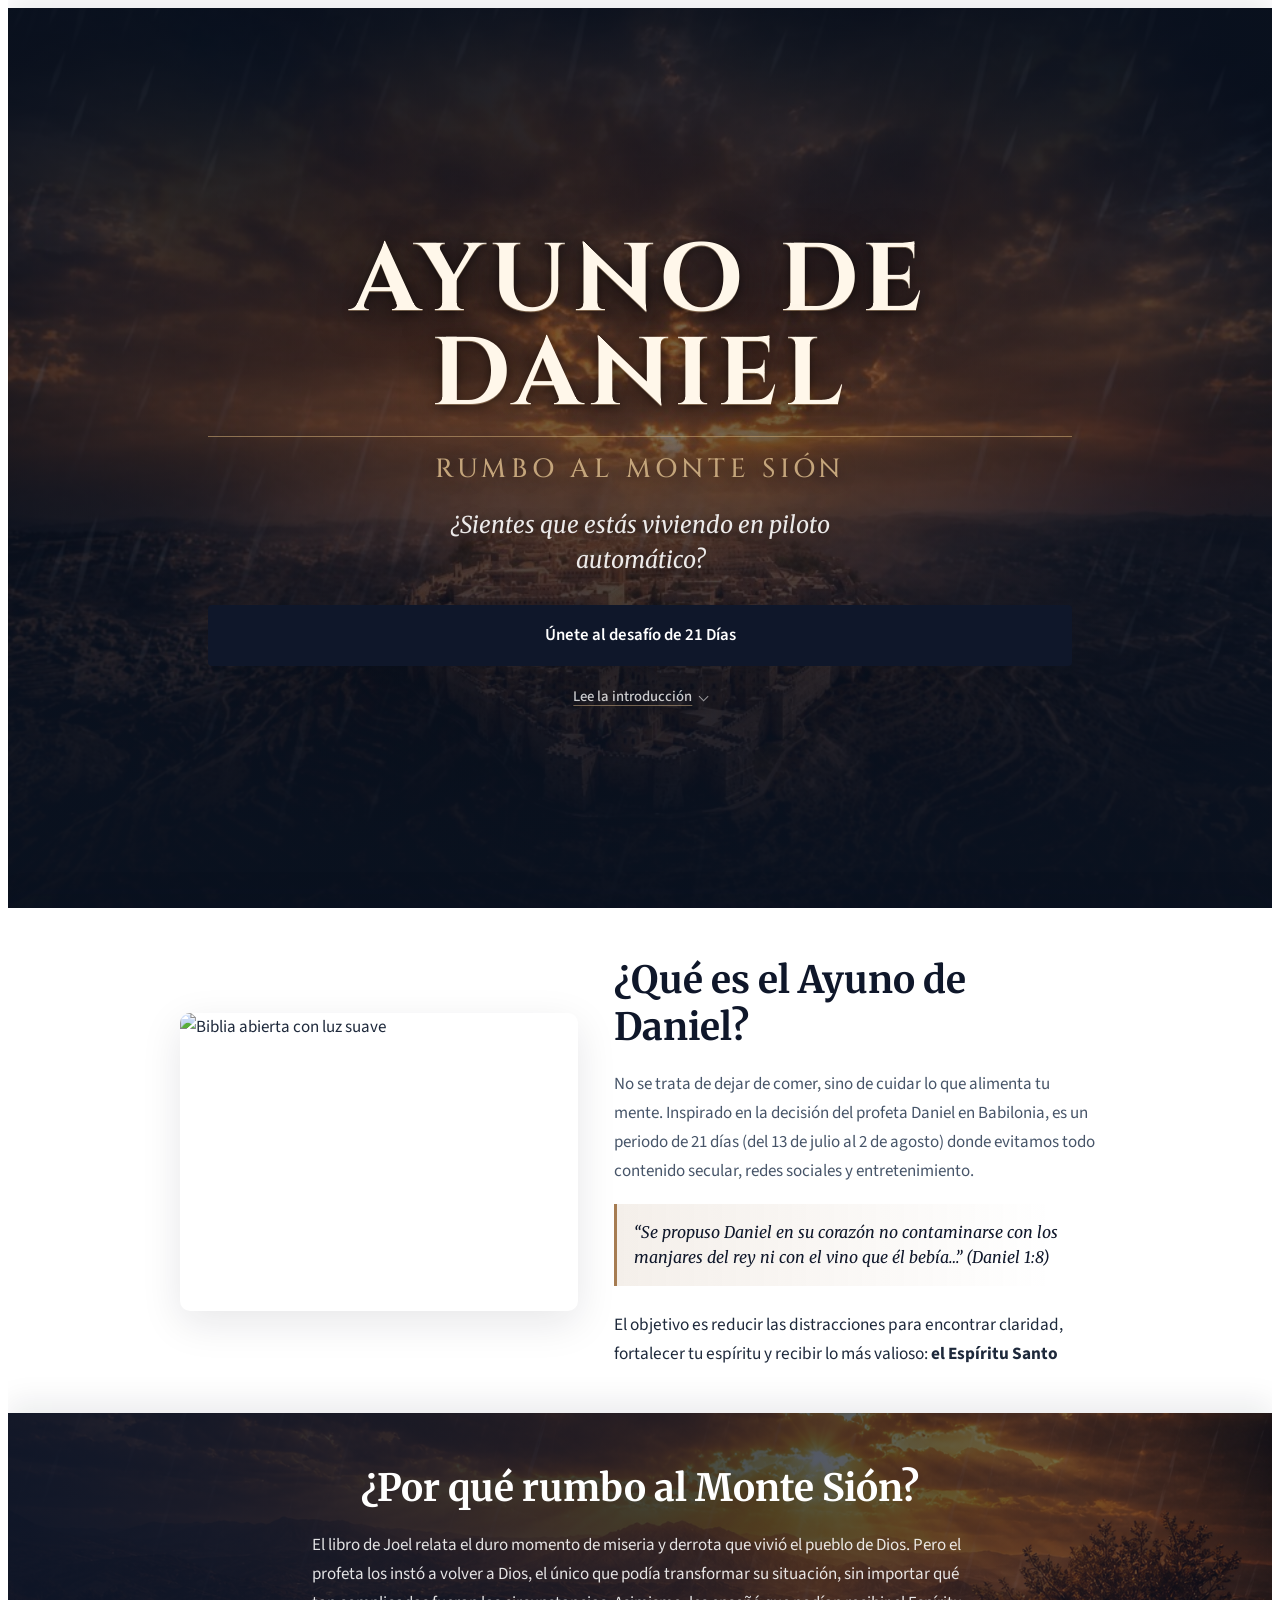
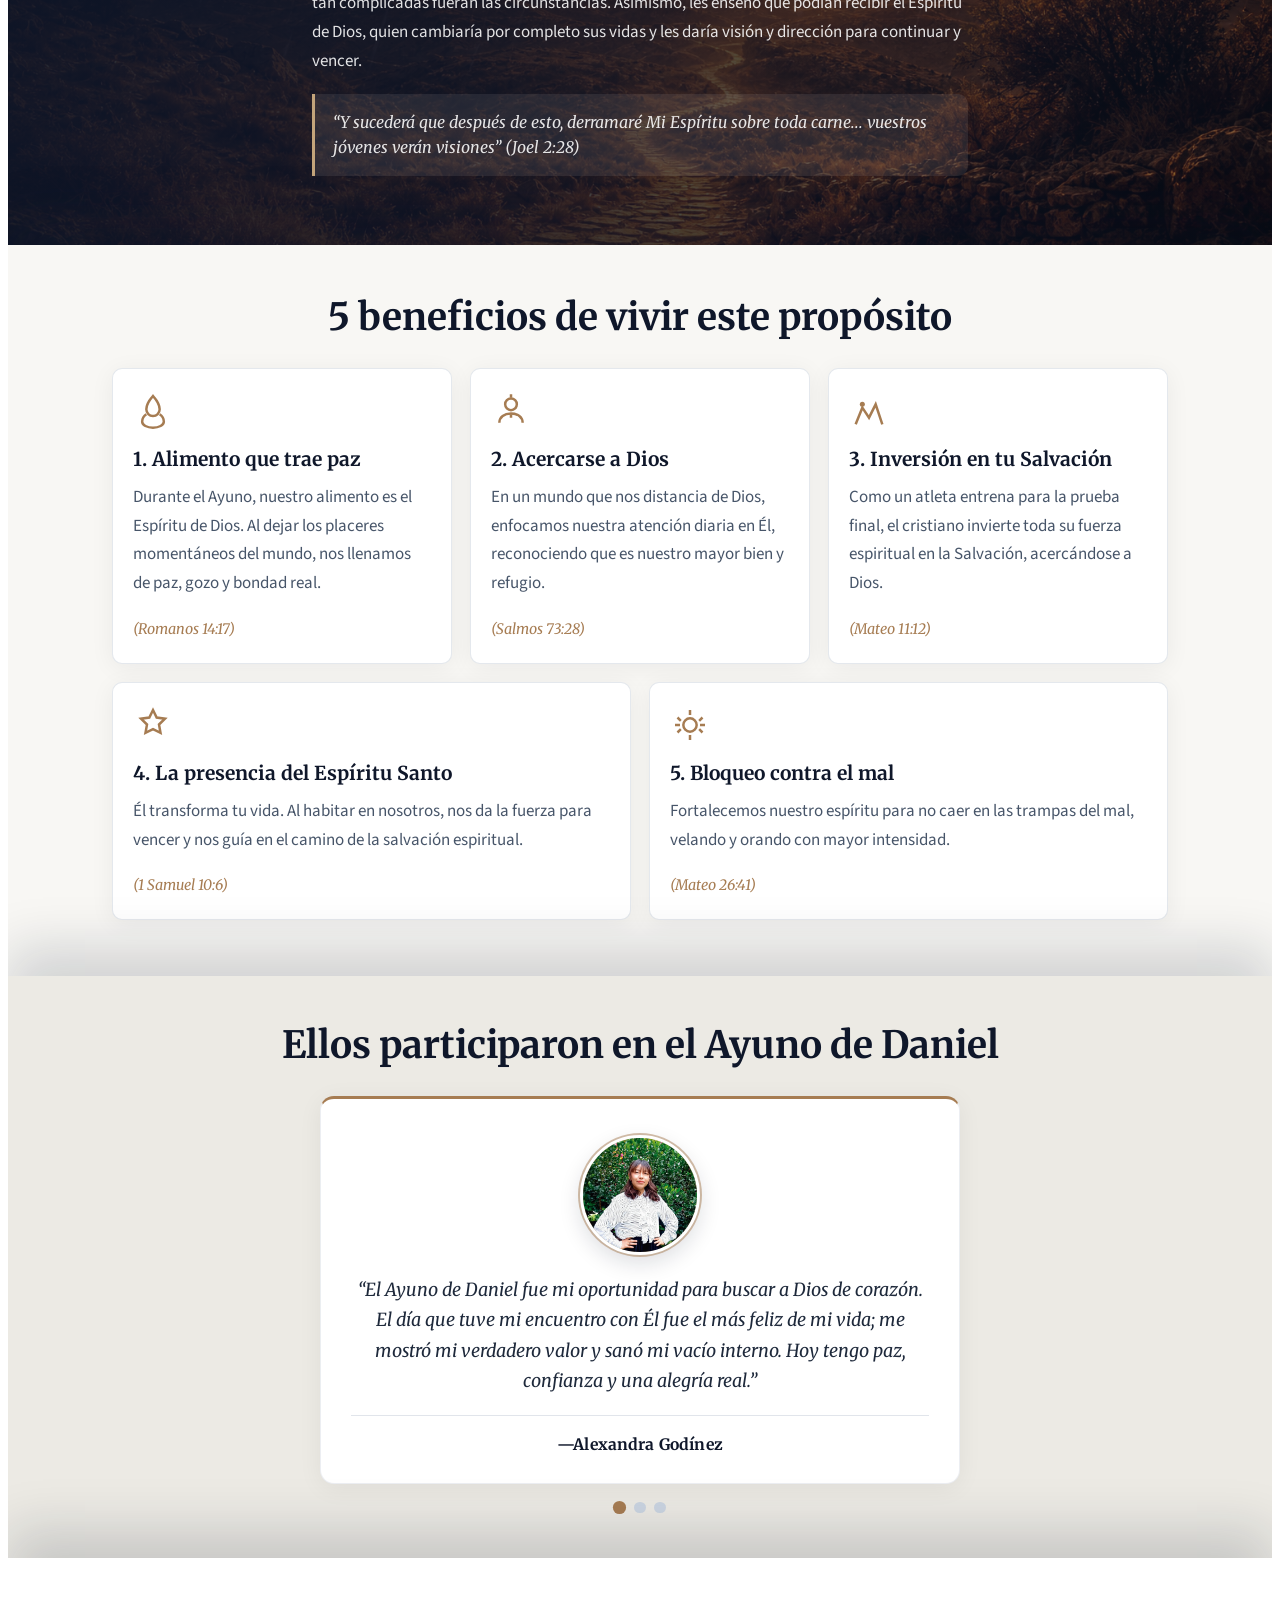
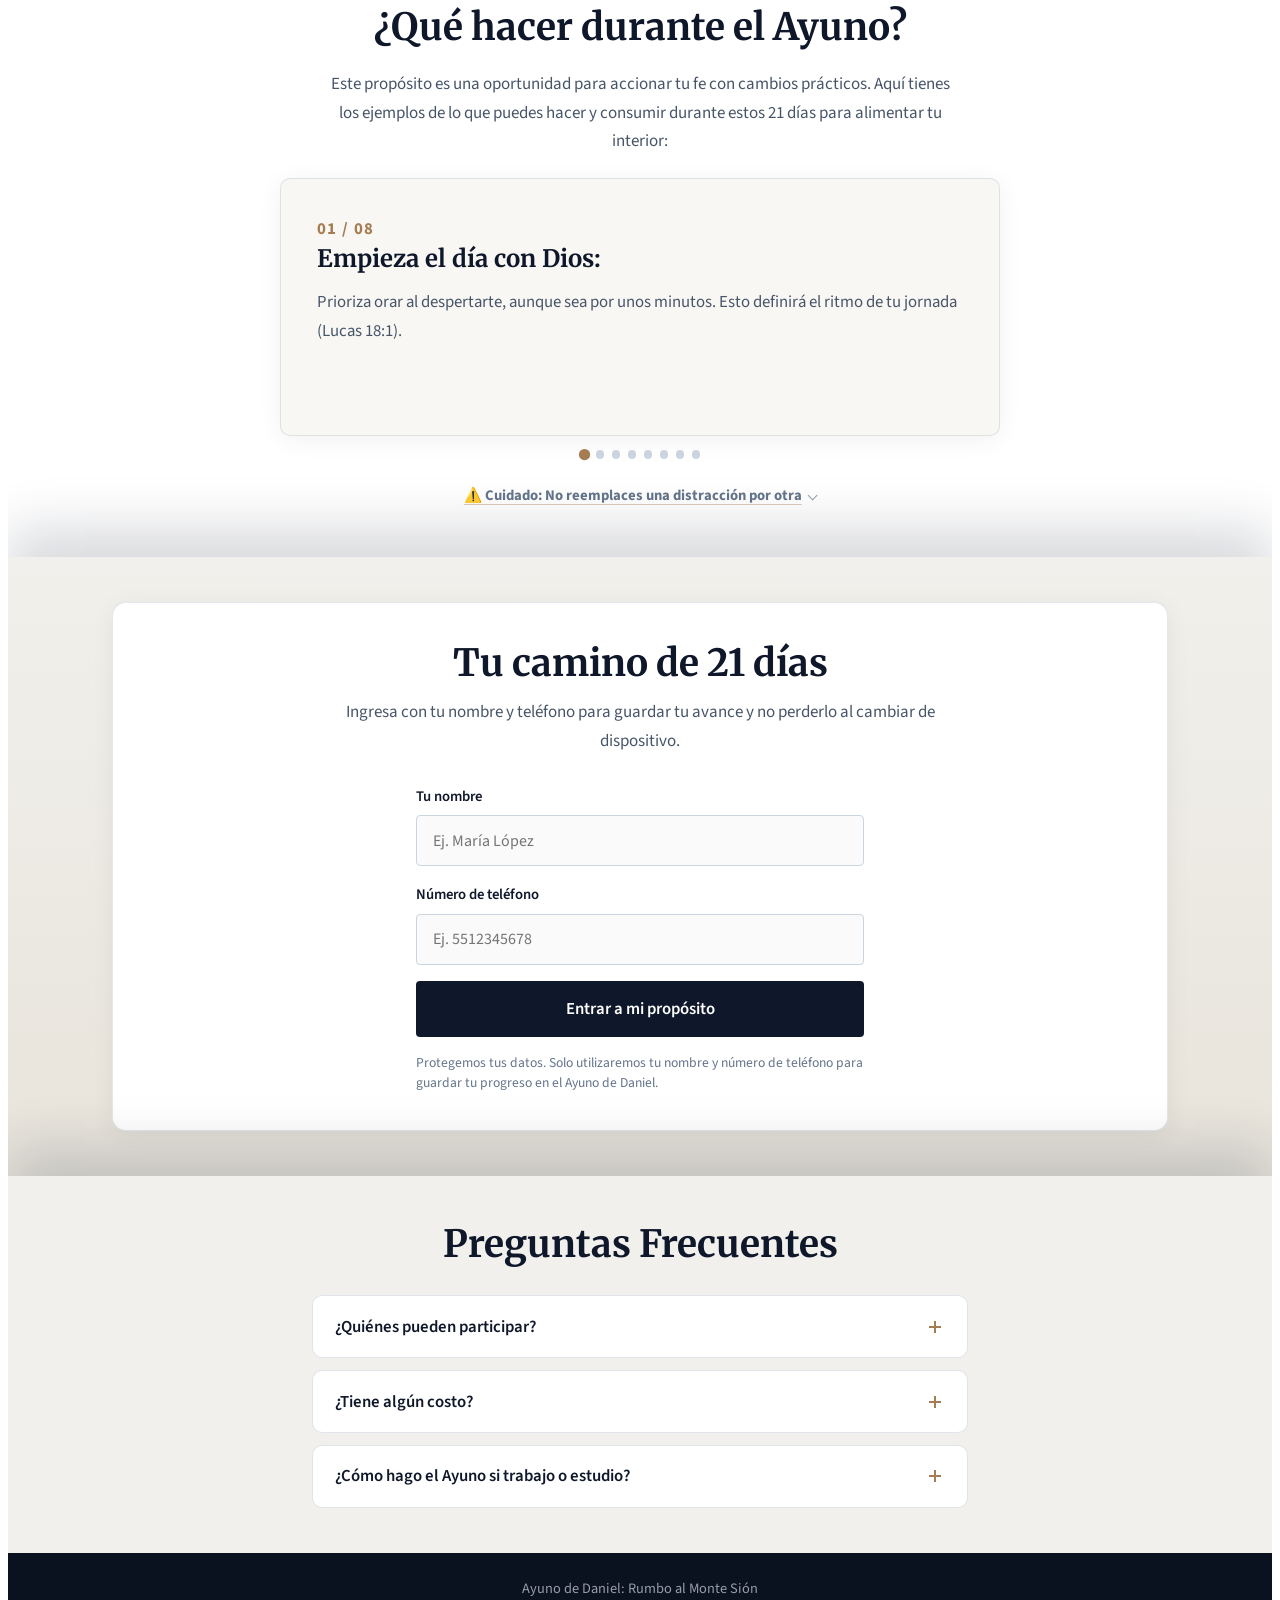
==== commit 7c149f04: "Update landing copy, daily checklist, testimonials photos, and responsive UX. Refine hero messaging," ====
--- a/index.html
+++ b/index.html
@@ -33,7 +33,7 @@
           <p class="hero__lead reveal">¿Sientes que estás viviendo en piloto automático?</p>
 
           <div class="hero__actions reveal">
-            <a class="btn-cta btn-cta--link" href="#mi-camino">Aceptar el desafío de 21 días</a>
+            <a class="btn-cta btn-cta--link" href="#mi-camino">Únete al desafío de 21 Días</a>
           </div>
 
           <div class="alert-disclosure alert-disclosure--hero reveal">
@@ -44,14 +44,11 @@
               aria-expanded="false"
               aria-controls="hero-intro"
             >
-              <span data-alert-label>Leer la introducción</span>
+              <span data-alert-label>Lee la introducción</span>
               <span class="alert-trigger__chevron" aria-hidden="true"></span>
             </button>
             <div class="alert-panel alert-panel--hero" id="hero-intro" role="region" aria-labelledby="hero-intro-title" hidden>
-              <p class="alert-panel__title" id="hero-intro-title">Introducción</p>
-              <p>Desde que te levantas hasta que anochece, pasas el día consumiendo una cantidad interminable de noticias, publicaciones y videos. Al final del día, el cansancio no es solo físico; sientes una profunda saturación mental. Tu mente ya no tiene espacio para procesar más información. Necesitas urgentemente una desintoxicación.</p>
-              <p>Pero sabemos que no se trata solo de fatiga. A solas, cuando el ruido digital se apaga, te das cuenta de que hay un vacío interno. Las distracciones no pueden llenarlo.</p>
-              <p class="hero__emphasis">Ese espacio no necesita más entretenimiento; necesita al Espíritu Santo.</p>
+              <p class="hero__emphasis">Este propósito de 21 días es una oportunidad para fortalecer tu relación con Dios, recibir el Espíritu Santo y transformar tu vida.</p>
             </div>
           </div>
         </div>
@@ -76,11 +73,11 @@
               <h2 id="titulo-definicion">¿Qué es el Ayuno de Daniel?</h2>
               <p>No se trata de dejar de comer, sino de cuidar lo que alimenta tu mente. Inspirado en la decisión del profeta Daniel en Babilonia, es un periodo de 21 días (del 13 de julio al 2 de agosto) donde evitamos todo contenido secular, redes sociales y entretenimiento.</p>
 
-              <blockquote class="verse">
-                <p>“Se propuso Daniel en su corazón no contaminarse con los manjares del rey ni con el vino que él bebía…” (Daniel 1:8).</p>
+              <blockquote class="verse verse--compact">
+                <p>“Se propuso Daniel en su corazón no contaminarse con los manjares del rey ni con el vino que él bebía…” (Daniel 1:8)</p>
               </blockquote>
 
-              <p class="section__closing">El objetivo es reducir las distracciones para encontrar claridad, fortalecer tu espíritu y recibir lo más valioso: el Espíritu Santo.</p>
+              <p class="section__closing">El objetivo es reducir las distracciones para encontrar claridad, fortalecer tu espíritu y recibir lo más valioso: <strong>el Espíritu Santo</strong></p>
             </div>
           </div>
         </div>
@@ -99,10 +96,10 @@
           <div class="concept-banner__overlay">
             <div class="container container--narrow">
               <h2 id="titulo-concepto">¿Por qué rumbo al Monte Sión?</h2>
-              <p>El libro de Joel relata el duro momento de miseria y derrota que vivió el pueblo de Dios. Pero el profeta a los instó a volver a Dios, el único que podía transformar su situación, sin importar qué tan complicadas fueran las circunstancias. Asimismo, les enseñó que podían recibir el Espíritu de Dios, quien cambiaría por completo sus vidas y les daría visión y dirección para continuar y vencer.</p>
-
-              <blockquote class="verse verse--on-dark">
-                <p>“Y sucederá que después de esto, derramaré Mi Espíritu sobre toda carne... vuestros jóvenes verán visiones” (Joel 2:28).</p>
+              <p>El libro de Joel relata el duro momento de miseria y derrota que vivió el pueblo de Dios. Pero el profeta los instó a volver a Dios, el único que podía transformar su situación, sin importar qué tan complicadas fueran las circunstancias. Asimismo, les enseñó que podían recibir el Espíritu de Dios, quien cambiaría por completo sus vidas y les daría visión y dirección para continuar y vencer.</p>
+
+              <blockquote class="verse verse--on-dark verse--compact">
+                <p>“Y sucederá que después de esto, derramaré Mi Espíritu sobre toda carne... vuestros jóvenes verán visiones” (Joel 2:28)</p>
               </blockquote>
             </div>
           </div>
@@ -163,15 +160,24 @@
         </div>
       </section>
 
-      <!-- SECCIÓN 5: TESTIMONIOS (carrusel) -->
-      <section class="section section--testimonials story-panel" id="testimonios" aria-labelledby="titulo-testimonios" data-story-panel data-story-section>
+      <!-- SECCIÓN 5: TESTIMONIOS (carrusel, scroll libre para poder interactuar) -->
+      <section class="section section--testimonials story-layer" id="testimonios" aria-labelledby="titulo-testimonios" data-story-section data-story-layer>
         <div class="container">
           <h2 id="titulo-testimonios" class="section__title-center reveal">Ellos participaron en el Ayuno de Daniel</h2>
 
           <div class="carousel reveal" data-carousel>
             <div class="carousel__track" data-carousel-track>
               <figure class="testimonial-card is-active" data-carousel-slide>
-                <div class="testimonial-card__avatar" aria-hidden="true">AG</div>
+                <div class="testimonial-card__photo testimonial-card__photo--alexandra">
+                  <img
+                    src="assets/testimonials/alexandra-godinez.png"
+                    alt="Alexandra Godínez"
+                    width="240"
+                    height="240"
+                    loading="lazy"
+                    data-avatar-fallback="AG"
+                  />
+                </div>
                 <blockquote>
                   <p>“El Ayuno de Daniel fue mi oportunidad para buscar a Dios de corazón. El día que tuve mi encuentro con Él fue el más feliz de mi vida; me mostró mi verdadero valor y sanó mi vacío interno. Hoy tengo paz, confianza y una alegría real.”</p>
                 </blockquote>
@@ -179,7 +185,16 @@
               </figure>
 
               <figure class="testimonial-card" data-carousel-slide>
-                <div class="testimonial-card__avatar" aria-hidden="true">AM</div>
+                <div class="testimonial-card__photo testimonial-card__photo--alejandra">
+                  <img
+                    src="assets/testimonials/alejandra-morales.png"
+                    alt="Alejandra Morales"
+                    width="240"
+                    height="240"
+                    loading="lazy"
+                    data-avatar-fallback="AM"
+                  />
+                </div>
                 <blockquote>
                   <p>“Durante el propósito me dediqué a orar y a meditar en la Biblia. Tras aprender a perdonar y obedecer a Dios, recibí el Espíritu Santo. Dejé de ser una persona irritable y fui completamente libre de los tormentos espirituales, como ver espíritus, que antes me perturbaban.”</p>
                 </blockquote>
@@ -187,11 +202,20 @@
               </figure>
 
               <figure class="testimonial-card" data-carousel-slide>
-                <div class="testimonial-card__avatar" aria-hidden="true">BG</div>
+                <div class="testimonial-card__photo testimonial-card__photo--beatriz">
+                  <img
+                    src="assets/testimonials/beatriz-gonzalez.png"
+                    alt="Beatriz González"
+                    width="240"
+                    height="240"
+                    loading="lazy"
+                    data-avatar-fallback="BG"
+                  />
+                </div>
                 <blockquote>
                   <p>“Fue el momento perfecto para acercarme a Dios a través de la oración. Al recibir Su Espíritu, dejé de ser una persona impulsiva y acelerada. Él quitó la depresión de mi vida y la llenó de una profunda tranquilidad y fe. Con Él lo tengo todo.”</p>
                 </blockquote>
-                <figcaption>— Beatriz González</figcaption>
+                <figcaption>—Beatriz González</figcaption>
               </figure>
             </div>
 
@@ -269,7 +293,7 @@
               aria-expanded="false"
               aria-controls="cuidado-panel"
             >
-              <span data-alert-label>Cuidado: No reemplaces una distracción por otra</span>
+              <span data-alert-label>⚠️ <strong>Cuidado: No reemplaces una distracción por otra</strong></span>
               <span class="alert-trigger__chevron" aria-hidden="true"></span>
             </button>
             <aside class="alert-panel alert-panel--warn" id="cuidado-panel" role="note" hidden>
@@ -323,7 +347,7 @@
                 </div>
                 <button type="submit" class="btn-cta">Entrar a mi propósito</button>
                 <p class="form-status" data-journey-status hidden></p>
-                <p class="journey-form__note">Al entrar guardamos tu lead de forma segura. Luego podrás marcar cada día cumplido del Ayuno.</p>
+                <p class="journey-form__note">Protegemos tus datos. Solo utilizaremos tu nombre y número de teléfono para guardar tu progreso en el Ayuno de Daniel.</p>
               </form>
             </div>
 
@@ -348,14 +372,46 @@
                 </div>
               </div>
 
+              <div class="journey__daily" data-journey-daily>
+                <h3>Tareas de hoy</h3>
+                <p class="journey__daily-hint">Marca las 4 tareas para poder registrar el día como cumplido.</p>
+                <ul class="daily-checklist" data-daily-checklist>
+                  <li>
+                    <label class="daily-check">
+                      <input type="checkbox" data-daily-task="0" />
+                      <span>Lee la Palabra de Dios durante al menos 15 minutos. Antes de comenzar, haz una oración y pídele a Dios que abra tu entendimiento para meditar en ella.</span>
+                    </label>
+                  </li>
+                  <li>
+                    <label class="daily-check">
+                      <input type="checkbox" data-daily-task="1" />
+                      <span>Ora con base en lo que leíste y busca al Espíritu Santo. Dedica el tiempo que sea necesario.</span>
+                    </label>
+                  </li>
+                  <li>
+                    <label class="daily-check">
+                      <input type="checkbox" data-daily-task="2" />
+                      <span>Fortalece tu fe. Mira un contenido edificante (serie, película o mensaje), lee un libro de fe o comparte tu fe dando tu testimonio, regalando un libro o enviando un mensaje de esperanza.</span>
+                    </label>
+                  </li>
+                  <li>
+                    <label class="daily-check">
+                      <input type="checkbox" data-daily-task="3" />
+                      <span>Reflexiona sobre tu día. Pregúntate: «¿Qué haría Jesús?», y piensa cómo puedes ponerlo en práctica mañana.</span>
+                    </label>
+                  </li>
+                </ul>
+                <p class="form-status" data-daily-status hidden></p>
+              </div>
+
               <div class="journey__calendar-wrap">
                 <div class="journey__calendar-head">
                   <h3>Calendario del Ayuno</h3>
                   <p data-journey-today-hint>Del 13 de julio al 2 de agosto</p>
                 </div>
                 <div class="journey-calendar" data-journey-calendar role="list" aria-label="Días del Ayuno de Daniel"></div>
-                <button type="button" class="btn-mark journey__checkin" data-journey-checkin>
-                  Marcar el día de hoy como cumplido
+                <button type="button" class="btn-mark journey__checkin" data-journey-checkin disabled>
+                  Completa las 4 tareas para marcar el día
                 </button>
               </div>
             </div>
--- a/styles.css
+++ b/styles.css
@@ -28,6 +28,7 @@
   --max-width: 1120px;
   --max-narrow: 720px;
   --section-space: clamp(1.6rem, 3.5vw, 2.8rem);
+  --photo-size: 7.5rem;
 
   box-sizing: border-box;
   color: var(--color-ink);
@@ -36,6 +37,8 @@
   font-size: 1.0625rem;
   line-height: 1.7;
   -webkit-font-smoothing: antialiased;
+  overflow-x: clip;
+  width: 100%;
 }
 
 .ayuno-landing *,
@@ -48,6 +51,15 @@
   max-width: 100%;
   height: auto;
   display: block;
+}
+
+/* Imágenes full-bleed / cover: no heredar height:auto */
+.ayuno-landing .hero__media img,
+.ayuno-landing .concept-banner > img,
+.ayuno-landing .closing__media img,
+.ayuno-landing .split__media img,
+.ayuno-landing .testimonial-card__photo img {
+  max-width: none;
 }
 
 .ayuno-landing h1,
@@ -213,11 +225,6 @@
   justify-content: stretch;
 }
 
-.ayuno-landing .section--testimonials.story-panel {
-  background: var(--color-bg-section);
-  z-index: 5;
-}
-
 /* Oscurecer el panel cubierto SIN transform (mantiene botones usables) */
 .ayuno-landing .story-panel.is-recessed {
   pointer-events: none;
@@ -249,6 +256,11 @@
   z-index: 4;
 }
 
+.ayuno-landing .section--testimonials.story-layer {
+  background: var(--color-bg-section);
+  z-index: 5;
+}
+
 .ayuno-landing .section--journey.story-layer {
   background: linear-gradient(180deg, #f1f0ec 0%, #e8e4db 100%);
 }
@@ -292,6 +304,7 @@
 .ayuno-landing .hero__media img {
   width: 100%;
   height: 100%;
+  max-width: none;
   object-fit: cover;
   object-position: center center;
 }
@@ -373,12 +386,21 @@
   gap: 0.75rem;
   align-items: center;
   justify-content: center;
-  margin-bottom: 1.25rem;
+  margin-bottom: 1rem;
+}
+
+.ayuno-landing .hero__pitch {
+  margin: 0 auto 1.25rem;
+  max-width: 34rem;
+  font-size: clamp(1rem, 2.2vw, 1.15rem);
+  line-height: 1.55;
+  color: rgba(255, 255, 255, 0.92);
+  text-shadow: 0 2px 14px rgba(0, 0, 0, 0.4);
 }
 
 .ayuno-landing .btn-cta--link {
   display: inline-flex;
-  width: auto;
+  width: 40%;
   min-width: 16rem;
   padding: 1.05rem 1.75rem;
   font-size: 1.08rem;
@@ -657,6 +679,7 @@
 .ayuno-landing .split__media img {
   width: 100%;
   height: 100%;
+  max-width: none;
   object-fit: cover;
   transition: transform 0.8s ease;
 }
@@ -682,6 +705,16 @@
   margin: 0;
 }
 
+.ayuno-landing .verse--compact {
+  margin: 1.15rem 0;
+  padding: 1rem 1.1rem;
+}
+
+.ayuno-landing .verse--compact p {
+  font-size: clamp(0.9rem, 1.7vw, 1rem);
+  line-height: 1.55;
+}
+
 .ayuno-landing .verse--on-dark {
   background: rgba(255, 255, 255, 0.08);
   border-left-color: var(--color-gold-light);
@@ -718,6 +751,7 @@
   inset: 0;
   width: 100%;
   height: 100%;
+  max-width: none;
   object-fit: cover;
 }
 
@@ -824,25 +858,30 @@
 }
 
 .ayuno-landing .carousel {
-  max-width: 640px;
+  max-width: 40rem;
   margin: 0 auto;
+  width: 100%;
 }
 
 .ayuno-landing .carousel__track {
   position: relative;
-  min-height: 22rem;
+  min-height: 0;
 }
 
 .ayuno-landing .testimonial-card {
   margin: 0;
   display: none;
   flex-direction: column;
+  align-items: center;
+  text-align: center;
   background: var(--color-surface);
-  border-radius: var(--radius-lg);
-  padding: 2rem 1.75rem 1.6rem;
+  border-radius: calc(var(--radius-lg) + 4px);
+  padding: clamp(1.5rem, 4vw, 2.25rem) clamp(1.15rem, 3vw, 1.85rem) 1.5rem;
+  border: 1px solid rgba(148, 163, 184, 0.18);
   border-top: 3px solid var(--color-gold);
   box-shadow: var(--shadow-soft);
   animation: ayuno-fade 0.4s ease;
+  width: 100%;
 }
 
 .ayuno-landing .testimonial-card.is-active {
@@ -850,8 +889,8 @@
 }
 
 .ayuno-landing .testimonial-card__avatar {
-  width: 3rem;
-  height: 3rem;
+  width: var(--photo-size);
+  height: var(--photo-size);
   border-radius: 50%;
   display: flex;
   align-items: center;
@@ -859,22 +898,87 @@
   background: linear-gradient(135deg, var(--color-gold-light), var(--color-gold));
   color: #fff;
   font-weight: 700;
-  font-size: 0.85rem;
-  margin-bottom: 1.25rem;
+  font-size: 1.25rem;
+  margin: 0 auto 1.25rem;
+  flex: 0 0 var(--photo-size);
+}
+
+.ayuno-landing .testimonial-card__photo {
+  width: var(--photo-size);
+  height: var(--photo-size);
+  flex: 0 0 var(--photo-size);
+  aspect-ratio: 1 / 1;
+  border-radius: 50%;
+  overflow: hidden;
+  position: relative;
+  margin: 0 auto 1.25rem;
+  border: 3px solid #fff;
+  box-shadow:
+    0 0 0 2px rgba(166, 124, 82, 0.5),
+    0 8px 22px rgba(15, 23, 42, 0.14);
+  background: #d6c3a5;
+}
+
+.ayuno-landing .testimonial-card__photo img {
+  position: absolute;
+  inset: 0;
+  width: 100% !important;
+  height: 100% !important;
+  max-width: none !important;
+  max-height: none !important;
+  object-fit: cover;
+  object-position: center 18%;
+  display: block;
+}
+
+.ayuno-landing .testimonial-card__photo--alexandra img {
+  object-position: center 14%;
+}
+
+.ayuno-landing .testimonial-card__photo--alejandra img {
+  object-position: center 22%;
+}
+
+.ayuno-landing .testimonial-card__photo--beatriz img {
+  object-position: center 16%;
+}
+
+.ayuno-landing .testimonial-card__photo .testimonial-card__avatar {
+  position: absolute;
+  inset: 0;
+  width: 100%;
+  height: 100%;
+  margin: 0;
+  border-radius: 0;
+  font-size: 1.35rem;
 }
 
 .ayuno-landing .testimonial-card blockquote {
-  margin: 0 0 1.25rem;
-  flex: 1;
+  margin: 0 0 1.15rem;
+  flex: 1 1 auto;
+  width: 100%;
+  max-width: 36rem;
+}
+
+.ayuno-landing .testimonial-card blockquote p {
+  font-family: var(--font-serif);
+  font-size: clamp(0.98rem, 2.1vw, 1.12rem);
+  font-style: italic;
+  line-height: 1.7;
+  color: var(--color-ink);
+  margin: 0;
 }
 
 .ayuno-landing .testimonial-card figcaption {
   font-family: var(--font-serif);
   font-weight: 700;
-  font-size: 0.95rem;
+  font-size: 0.98rem;
   color: var(--color-slate-deep);
   padding-top: 1rem;
-  border-top: 1px solid rgba(148, 163, 184, 0.3);
+  margin-top: auto;
+  border-top: 1px solid rgba(148, 163, 184, 0.28);
+  width: 100%;
+  letter-spacing: 0.01em;
 }
 
 .ayuno-landing .carousel__controls {
@@ -882,17 +986,19 @@
   align-items: center;
   justify-content: center;
   gap: 1rem;
-  margin-top: 1rem;
+  margin-top: 1.15rem;
 }
 
 .ayuno-landing .carousel__dots {
   display: flex;
-  gap: 0.45rem;
+  gap: 0.55rem;
+  align-items: center;
+  justify-content: center;
 }
 
 .ayuno-landing .carousel__dot {
-  width: 0.55rem;
-  height: 0.55rem;
+  width: 0.7rem;
+  height: 0.7rem;
   border-radius: 50%;
   border: none;
   padding: 0;
@@ -903,7 +1009,7 @@
 
 .ayuno-landing .carousel__dot.is-active {
   background: var(--color-gold);
-  transform: scale(1.25);
+  transform: scale(1.2);
 }
 
 @keyframes ayuno-fade {
@@ -1163,6 +1269,65 @@
   max-width: 28rem;
 }
 
+.ayuno-landing .journey__daily {
+  margin-bottom: 1.75rem;
+  padding: 1.15rem 1.2rem;
+  border: 1px solid rgba(148, 163, 184, 0.28);
+  border-radius: var(--radius-lg);
+  background: var(--color-bg);
+}
+
+.ayuno-landing .journey__daily h3 {
+  margin: 0 0 0.4rem;
+  font-size: 1.15rem;
+}
+
+.ayuno-landing .journey__daily-hint {
+  margin: 0 0 1rem;
+  font-size: 0.9rem;
+  color: var(--color-muted);
+}
+
+.ayuno-landing .daily-checklist {
+  list-style: none;
+  margin: 0;
+  padding: 0;
+  display: flex;
+  flex-direction: column;
+  gap: 0.75rem;
+}
+
+.ayuno-landing .daily-check {
+  display: flex;
+  align-items: flex-start;
+  gap: 0.7rem;
+  cursor: pointer;
+  font-size: 0.95rem;
+  line-height: 1.5;
+  color: var(--color-ink-soft);
+}
+
+.ayuno-landing .daily-check input {
+  flex-shrink: 0;
+  width: 1.15rem;
+  height: 1.15rem;
+  margin-top: 0.2rem;
+  accent-color: var(--color-gold);
+  cursor: pointer;
+}
+
+.ayuno-landing .daily-check input:disabled {
+  cursor: not-allowed;
+}
+
+.ayuno-landing .journey__checkin:disabled {
+  opacity: 0.55;
+  cursor: not-allowed;
+  border-color: rgba(148, 163, 184, 0.45);
+  color: var(--color-muted);
+  background: transparent;
+}
+
 @media (max-width: 520px) {
   .ayuno-landing .journey__stats {
     grid-template-columns: 1fr;
@@ -1405,3 +1570,185 @@
   font-size: 0.9rem;
   color: rgba(226, 232, 240, 0.65);
 }
+
+/* --------------------------------------------------------------------------
+   RESPONSIVE — móvil / tablet
+   Sticky solo en desktop para evitar cortes y sombras en móvil
+   -------------------------------------------------------------------------- */
+@media (max-width: 767px) {
+  .ayuno-landing {
+    font-size: 1rem;
+    --photo-size: 6.75rem;
+    --section-space: clamp(1.4rem, 5vw, 2rem);
+  }
+
+  .ayuno-landing .story-panel {
+    position: relative !important;
+    top: auto !important;
+    min-height: 0 !important;
+    height: auto !important;
+    box-shadow: none !important;
+    overflow: visible;
+  }
+
+  .ayuno-landing .hero.story-panel {
+    min-height: 100svh;
+    min-height: 100dvh;
+    overflow: hidden;
+  }
+
+  .ayuno-landing .story-panel.is-recessed {
+    pointer-events: auto;
+  }
+
+  .ayuno-landing .story-panel.is-recessed::after {
+    display: none;
+  }
+
+  .ayuno-landing .story-layer {
+    box-shadow: none;
+  }
+
+  .ayuno-landing .hero__brand-mark {
+    font-size: clamp(2rem, 11vw, 2.85rem);
+    letter-spacing: 0.04em;
+    padding-bottom: 0.65rem;
+  }
+
+  .ayuno-landing .hero__title {
+    font-size: clamp(0.95rem, 3.6vw, 1.15rem);
+    letter-spacing: 0.12em;
+    margin-bottom: 1rem;
+  }
+
+  .ayuno-landing .hero__lead {
+    font-size: 1.05rem;
+    margin-bottom: 1.25rem;
+  }
+
+  .ayuno-landing .hero__pitch {
+    font-size: 0.95rem;
+    margin-bottom: 1rem;
+    max-width: 22rem;
+  }
+
+  .ayuno-landing .hero__content {
+    padding-top: clamp(3.5rem, 12vw, 5rem);
+    padding-bottom: clamp(2rem, 8vw, 3rem);
+  }
+
+  .ayuno-landing .btn-cta--link {
+    width: 100%;
+    min-width: 0;
+    max-width: 22rem;
+  }
+
+  .ayuno-landing .hero__actions {
+    width: 100%;
+    justify-content: center;
+  }
+
+  .ayuno-landing .split {
+    gap: 1.25rem;
+  }
+
+  .ayuno-landing .split__body h2 {
+    text-align: center;
+  }
+
+  .ayuno-landing .concept-banner {
+    min-height: auto;
+  }
+
+  .ayuno-landing .concept-banner__overlay {
+    padding: 2rem 0;
+    background: linear-gradient(
+      180deg,
+      rgba(15, 23, 42, 0.88) 0%,
+      rgba(15, 23, 42, 0.78) 100%
+    );
+  }
+
+  .ayuno-landing .benefit-card:hover {
+    transform: none;
+  }
+
+  .ayuno-landing .practice-slider__track {
+    min-height: 0;
+  }
+
+  .ayuno-landing .practice-slide {
+    padding: 1.25rem 1.15rem;
+  }
+
+  .ayuno-landing .journey {
+    padding: 1.25rem 1rem;
+    border-radius: var(--radius-lg);
+  }
+
+  .ayuno-landing .journey__stats {
+    max-width: none;
+  }
+
+  .ayuno-landing .journey__daily {
+    padding: 1rem;
+  }
+
+  .ayuno-landing .daily-check {
+    font-size: 0.9rem;
+  }
+
+  .ayuno-landing .journey__checkin,
+  .ayuno-landing .btn-mark {
+    width: 100%;
+    max-width: none;
+  }
+
+  .ayuno-landing .journey-calendar {
+    grid-template-columns: repeat(4, 1fr);
+    gap: 0.4rem;
+  }
+
+  .ayuno-landing .carousel__dot,
+  .ayuno-landing .practice-slider__dot {
+    width: 0.8rem;
+    height: 0.8rem;
+  }
+}
+
+@media (max-width: 380px) {
+  .ayuno-landing {
+    --photo-size: 6rem;
+  }
+
+  .ayuno-landing .hero__brand-mark {
+    font-size: 1.75rem;
+    letter-spacing: 0.03em;
+  }
+
+  .ayuno-landing .container {
+    padding: 0 1rem;
+  }
+}
+
+@media (min-width: 768px) and (max-width: 959px) {
+  .ayuno-landing {
+    --photo-size: 7rem;
+  }
+
+  .ayuno-landing .benefits-grid {
+    grid-template-columns: repeat(2, 1fr);
+  }
+
+  .ayuno-landing .benefit-card:nth-child(5) {
+    grid-column: 1 / -1;
+  }
+}
+
+@media (hover: none) {
+  .ayuno-landing .benefit-card:hover,
+  .ayuno-landing .split:hover .split__media img {
+    transform: none;
+  }
+}
+
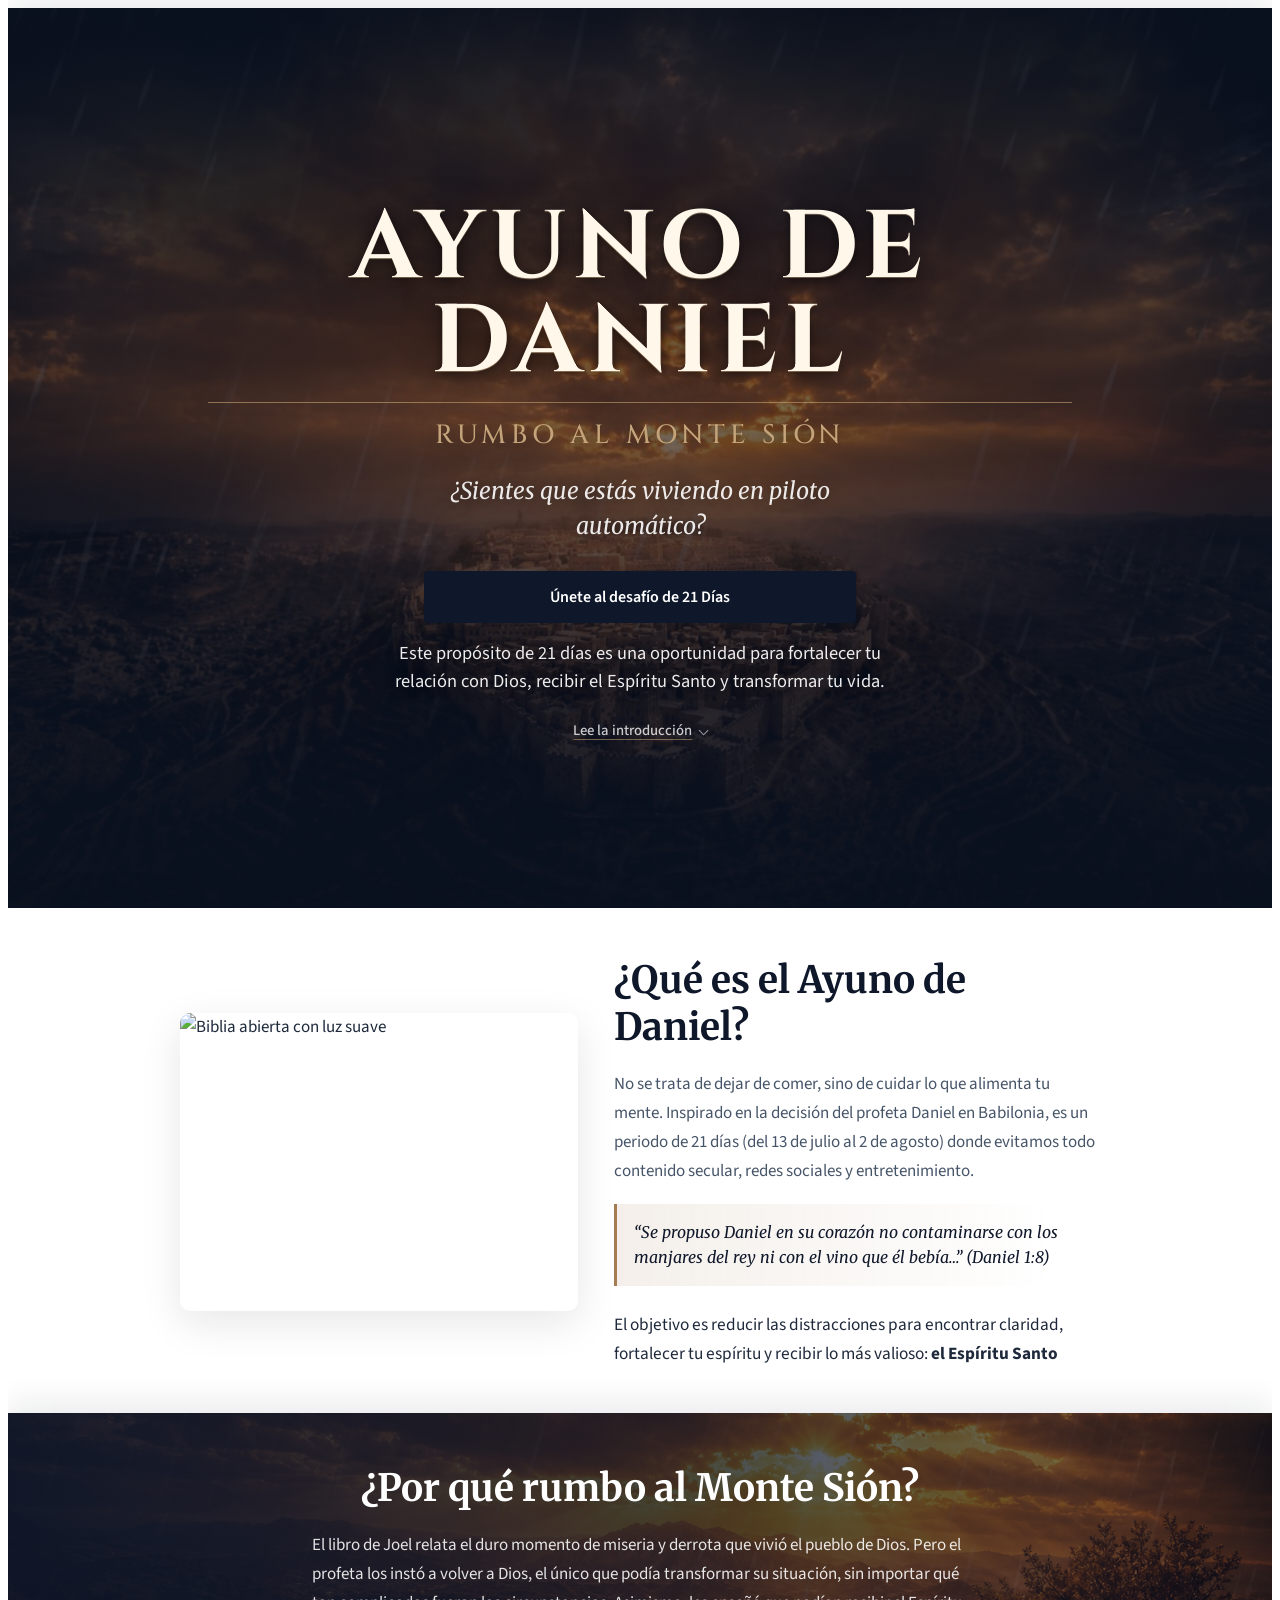
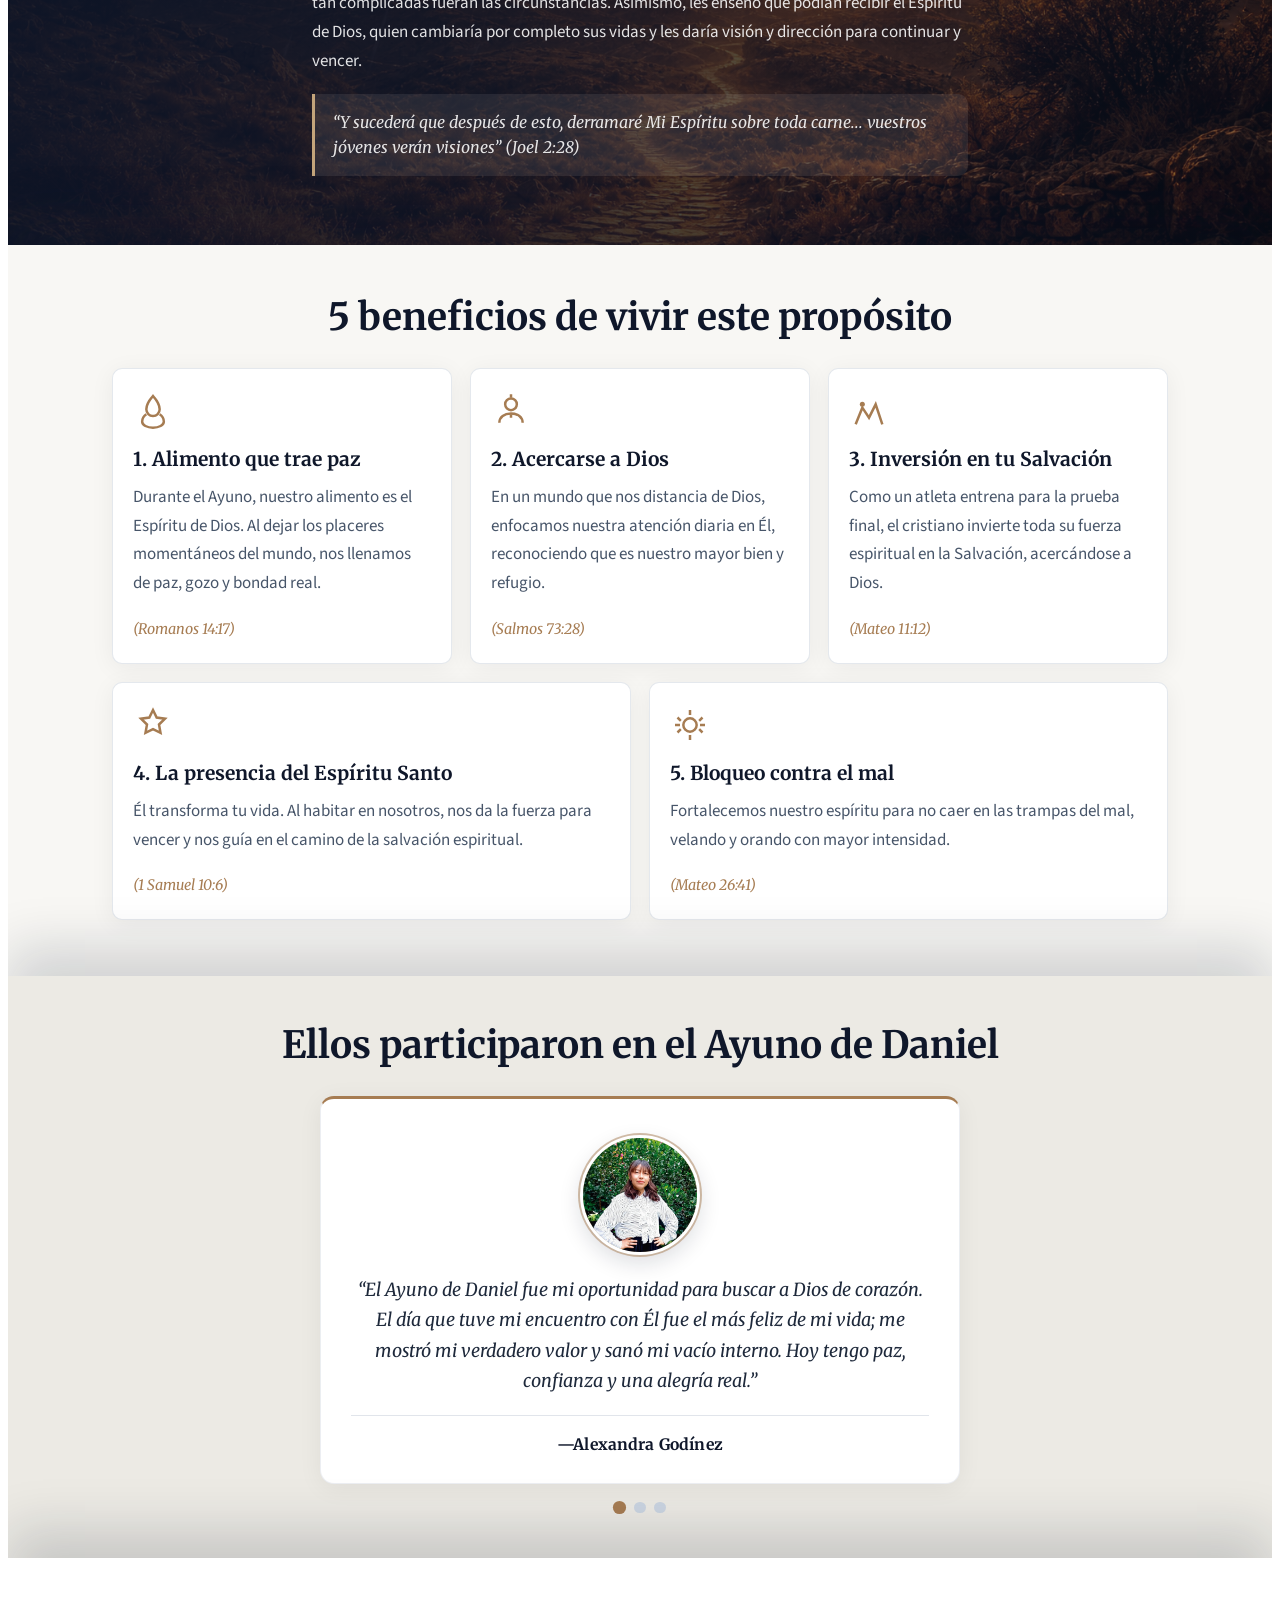
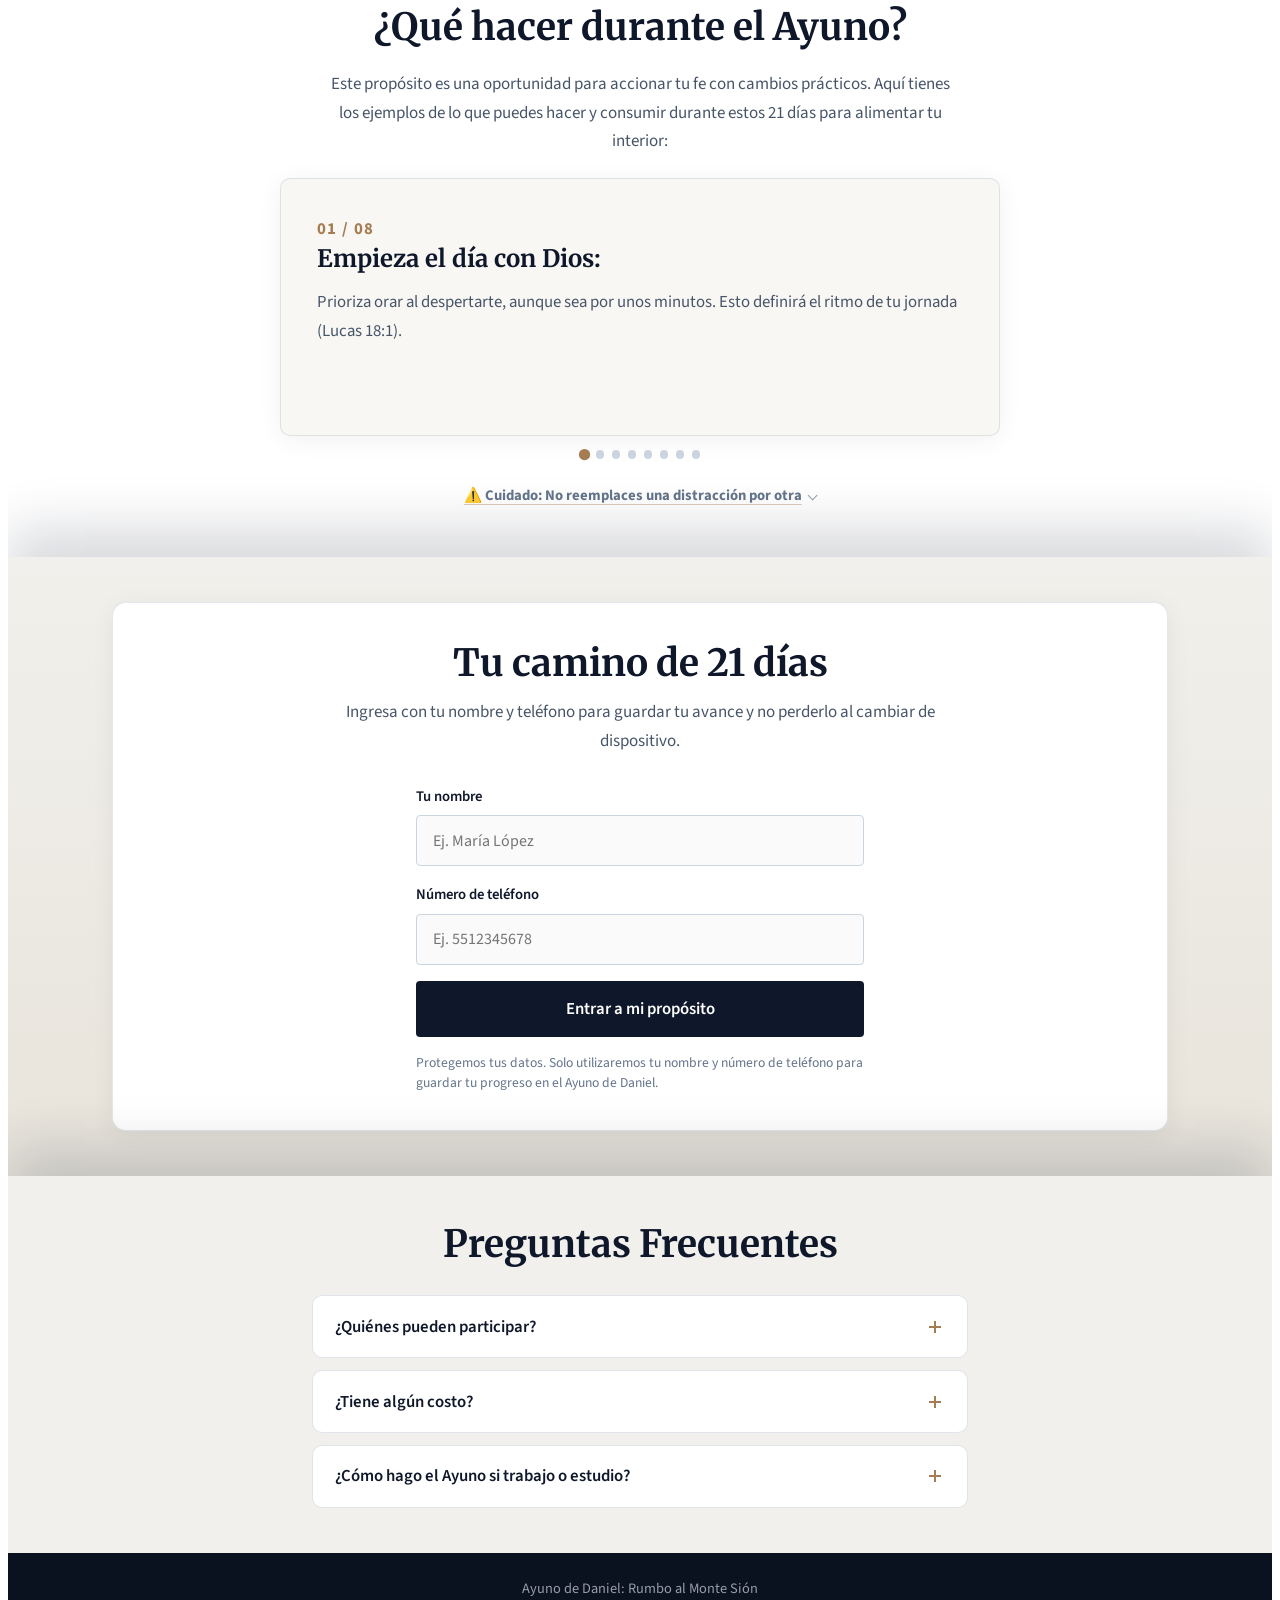
==== commit 842f5c34: "Restore hero intro copy and separate hero CTA sizing. Show the short purpose line under the button, " ====
--- a/index.html
+++ b/index.html
@@ -33,8 +33,10 @@
           <p class="hero__lead reveal">¿Sientes que estás viviendo en piloto automático?</p>
 
           <div class="hero__actions reveal">
-            <a class="btn-cta btn-cta--link" href="#mi-camino">Únete al desafío de 21 Días</a>
-          </div>
+            <a class="btn-hero" href="#mi-camino">Únete al desafío de 21 Días</a>
+          </div>
+
+          <p class="hero__pitch reveal">Este propósito de 21 días es una oportunidad para fortalecer tu relación con Dios, recibir el Espíritu Santo y transformar tu vida.</p>
 
           <div class="alert-disclosure alert-disclosure--hero reveal">
             <button
@@ -48,7 +50,10 @@
               <span class="alert-trigger__chevron" aria-hidden="true"></span>
             </button>
             <div class="alert-panel alert-panel--hero" id="hero-intro" role="region" aria-labelledby="hero-intro-title" hidden>
-              <p class="hero__emphasis">Este propósito de 21 días es una oportunidad para fortalecer tu relación con Dios, recibir el Espíritu Santo y transformar tu vida.</p>
+              <p class="alert-panel__title" id="hero-intro-title">Introducción</p>
+              <p>Desde que te levantas hasta que anochece, pasas el día consumiendo una cantidad interminable de noticias, publicaciones y videos. Al final del día, el cansancio no es solo físico; sientes una profunda saturación mental. Tu mente ya no tiene espacio para procesar más información. Necesitas urgentemente una desintoxicación.</p>
+              <p>Pero sabemos que no se trata solo de fatiga. A solas, cuando el ruido digital se apaga, te das cuenta de que hay un vacío interno. Las distracciones no pueden llenarlo.</p>
+              <p class="hero__emphasis">Ese espacio no necesita más entretenimiento; necesita al Espíritu Santo.</p>
             </div>
           </div>
         </div>
--- a/styles.css
+++ b/styles.css
@@ -386,7 +386,37 @@
   gap: 0.75rem;
   align-items: center;
   justify-content: center;
+  width: 100%;
   margin-bottom: 1rem;
+}
+
+.ayuno-landing .btn-hero {
+  display: inline-flex;
+  align-items: center;
+  justify-content: center;
+  width: 50%;
+  max-width: 50%;
+  box-sizing: border-box;
+  margin: 0 auto;
+  padding: 0.95rem 1.1rem;
+  border: none;
+  border-radius: var(--radius);
+  background: var(--color-slate-deep);
+  color: #fff;
+  font-family: var(--font-sans);
+  font-size: clamp(0.92rem, 2.2vw, 1rem);
+  font-weight: 600;
+  line-height: 1.3;
+  text-decoration: none;
+  text-align: center;
+  cursor: pointer;
+  transition: background 0.25s ease, transform 0.2s ease;
+}
+
+.ayuno-landing .btn-hero:hover {
+  background: #1e293b;
+  transform: translateY(-1px);
+  color: #fff;
 }
 
 .ayuno-landing .hero__pitch {
@@ -396,16 +426,6 @@
   line-height: 1.55;
   color: rgba(255, 255, 255, 0.92);
   text-shadow: 0 2px 14px rgba(0, 0, 0, 0.4);
-}
-
-.ayuno-landing .btn-cta--link {
-  display: inline-flex;
-  width: 40%;
-  min-width: 16rem;
-  padding: 1.05rem 1.75rem;
-  font-size: 1.08rem;
-  text-decoration: none;
-  text-align: center;
 }
 
 .ayuno-landing .hero__emphasis {
@@ -625,6 +645,11 @@
   transform: none;
 }
 
+/* CTA del formulario (ancho completo) */
+.ayuno-landing .journey-form .btn-cta {
+  width: 100%;
+}
+
 .ayuno-landing .form-status {
   margin: 0.35rem 0 0;
   font-size: 0.9rem;
@@ -1637,10 +1662,11 @@
     padding-bottom: clamp(2rem, 8vw, 3rem);
   }
 
-  .ayuno-landing .btn-cta--link {
-    width: 100%;
-    min-width: 0;
-    max-width: 22rem;
+  .ayuno-landing .btn-hero {
+    width: 50%;
+    max-width: 50%;
+    padding: 0.85rem 0.75rem;
+    font-size: 0.9rem;
   }
 
   .ayuno-landing .hero__actions {
